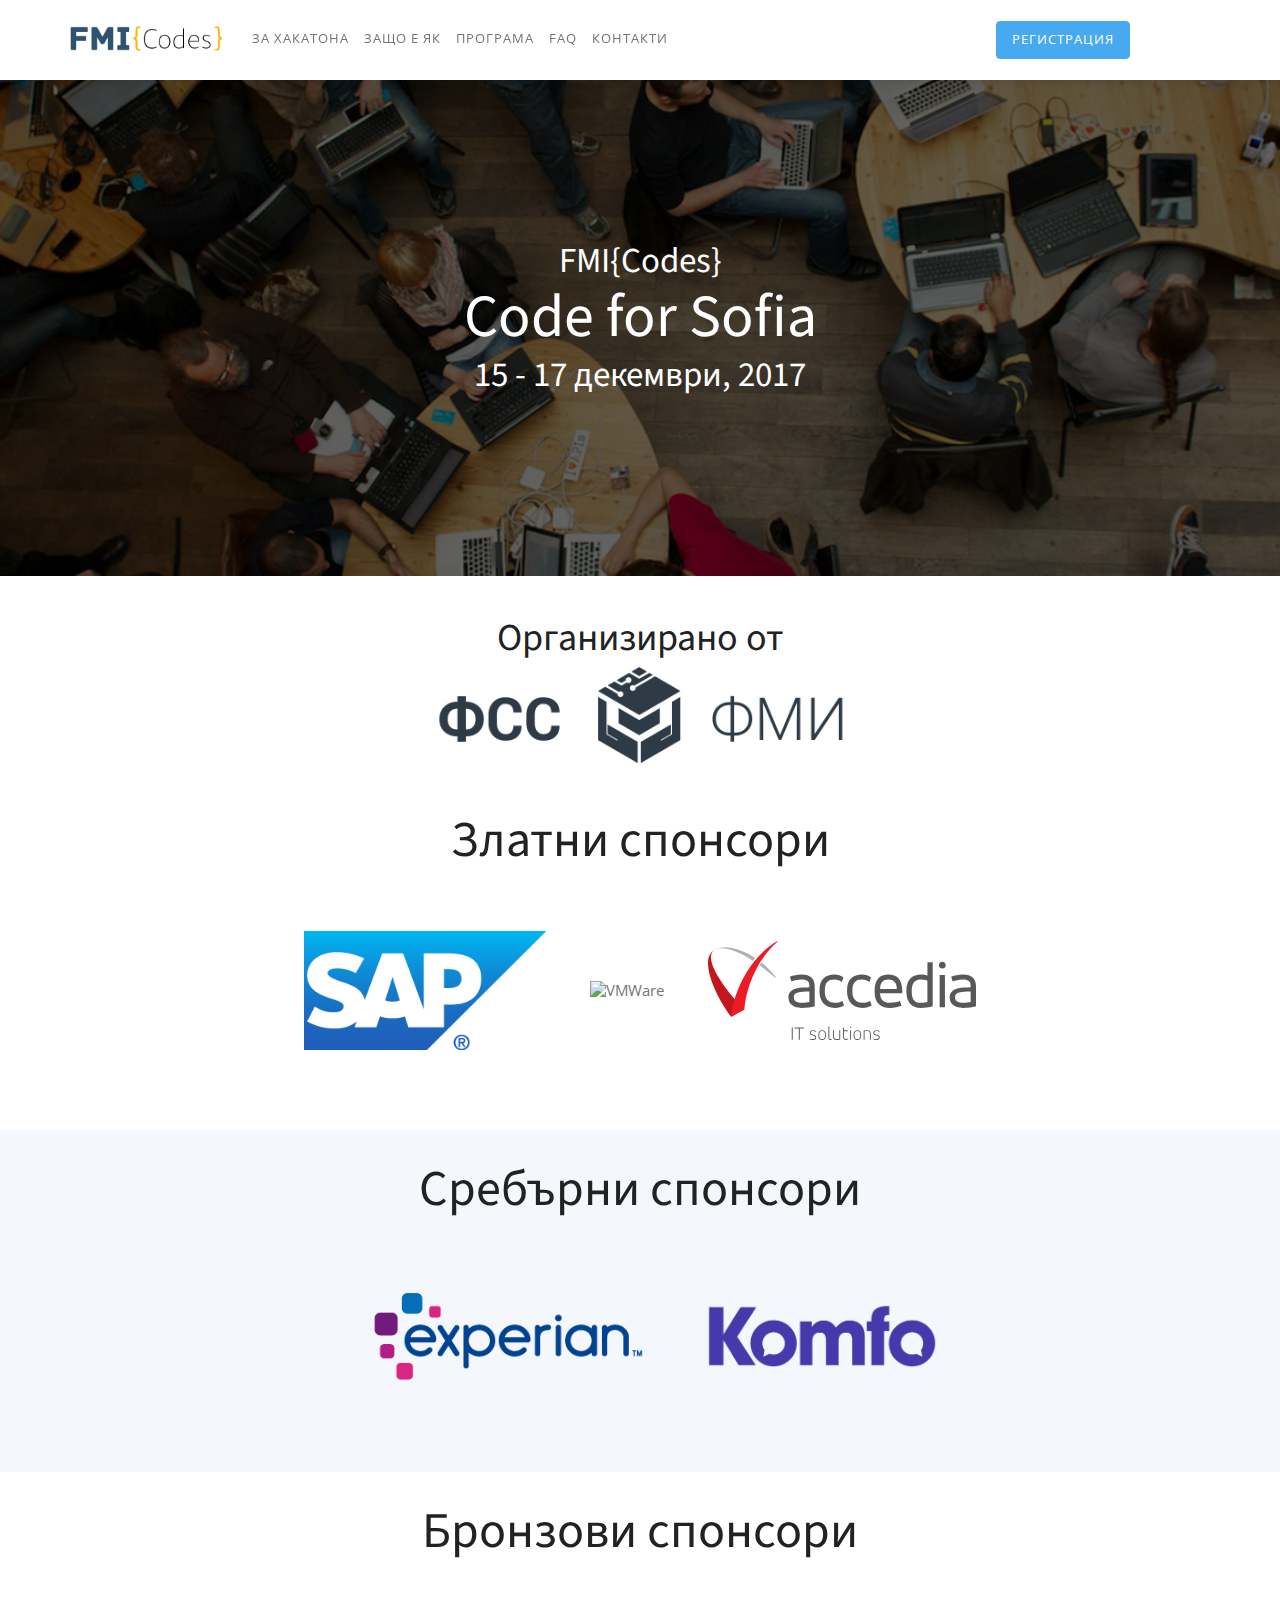
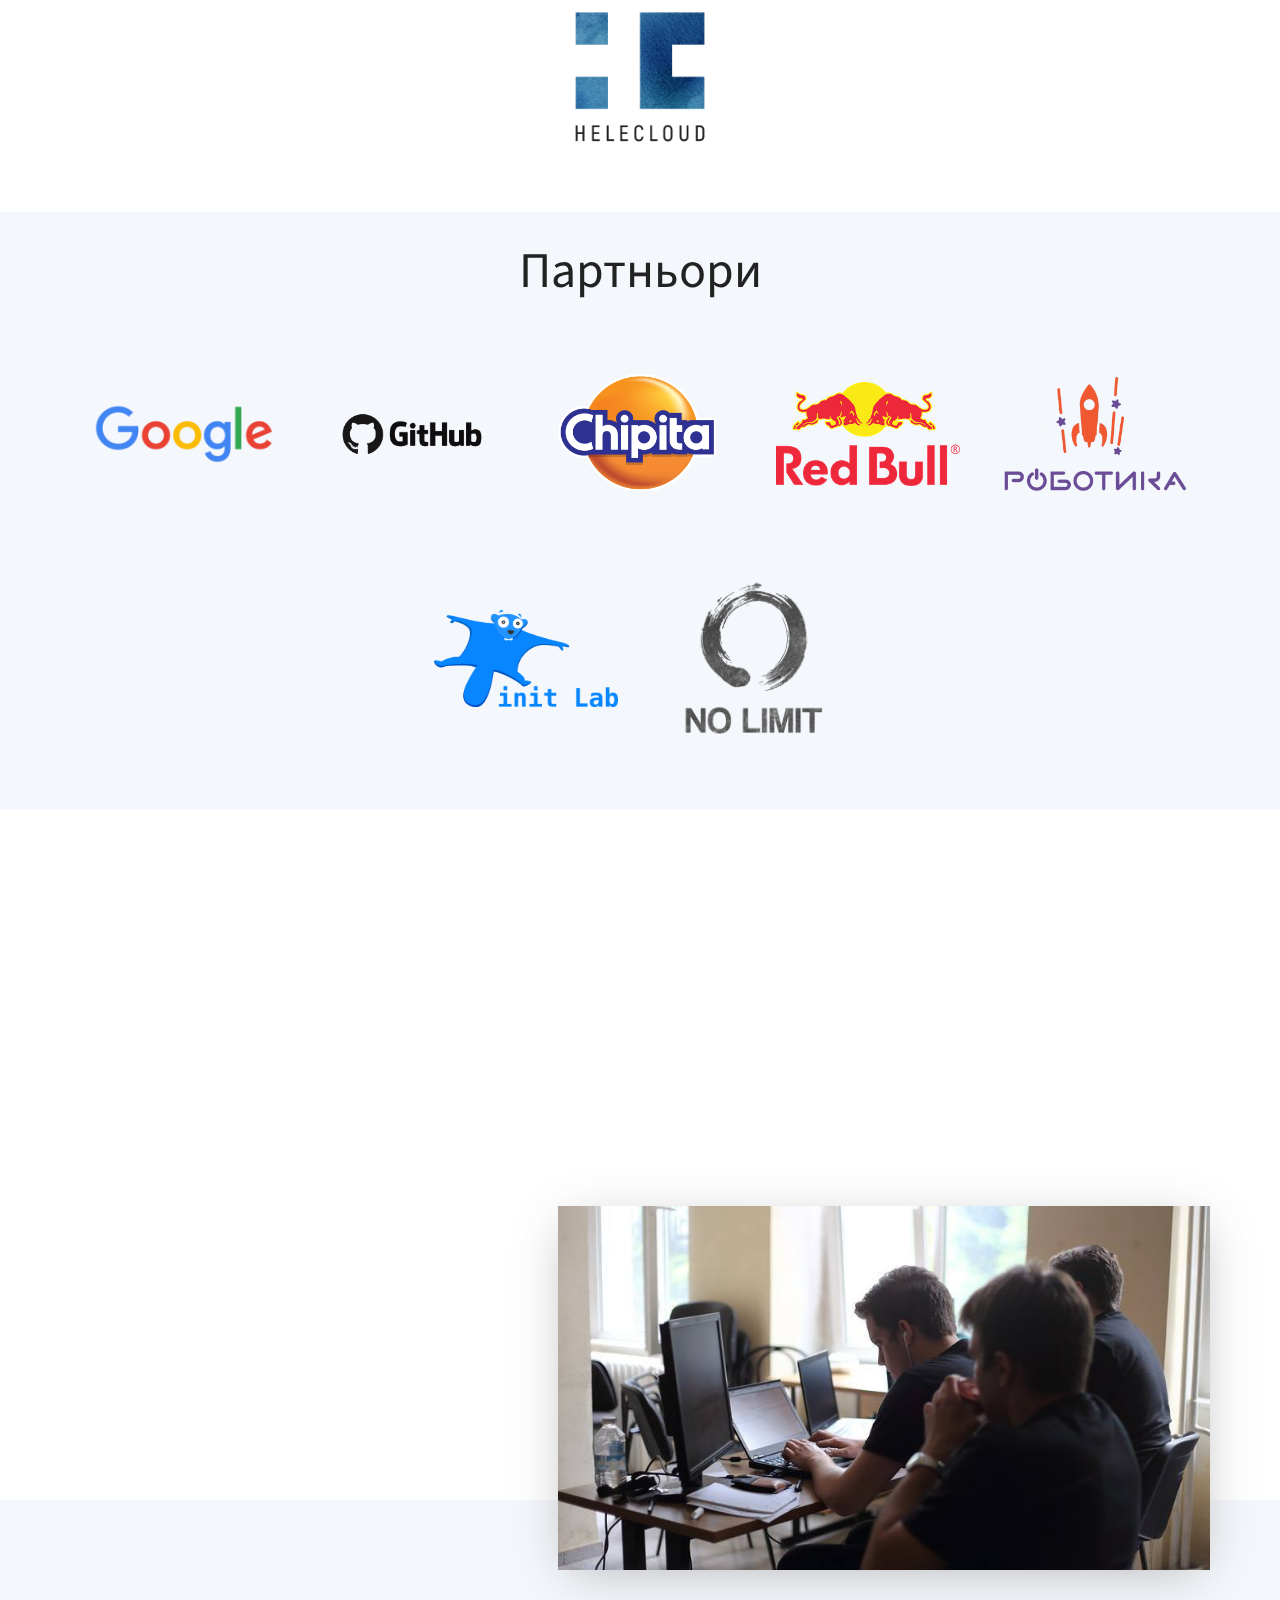
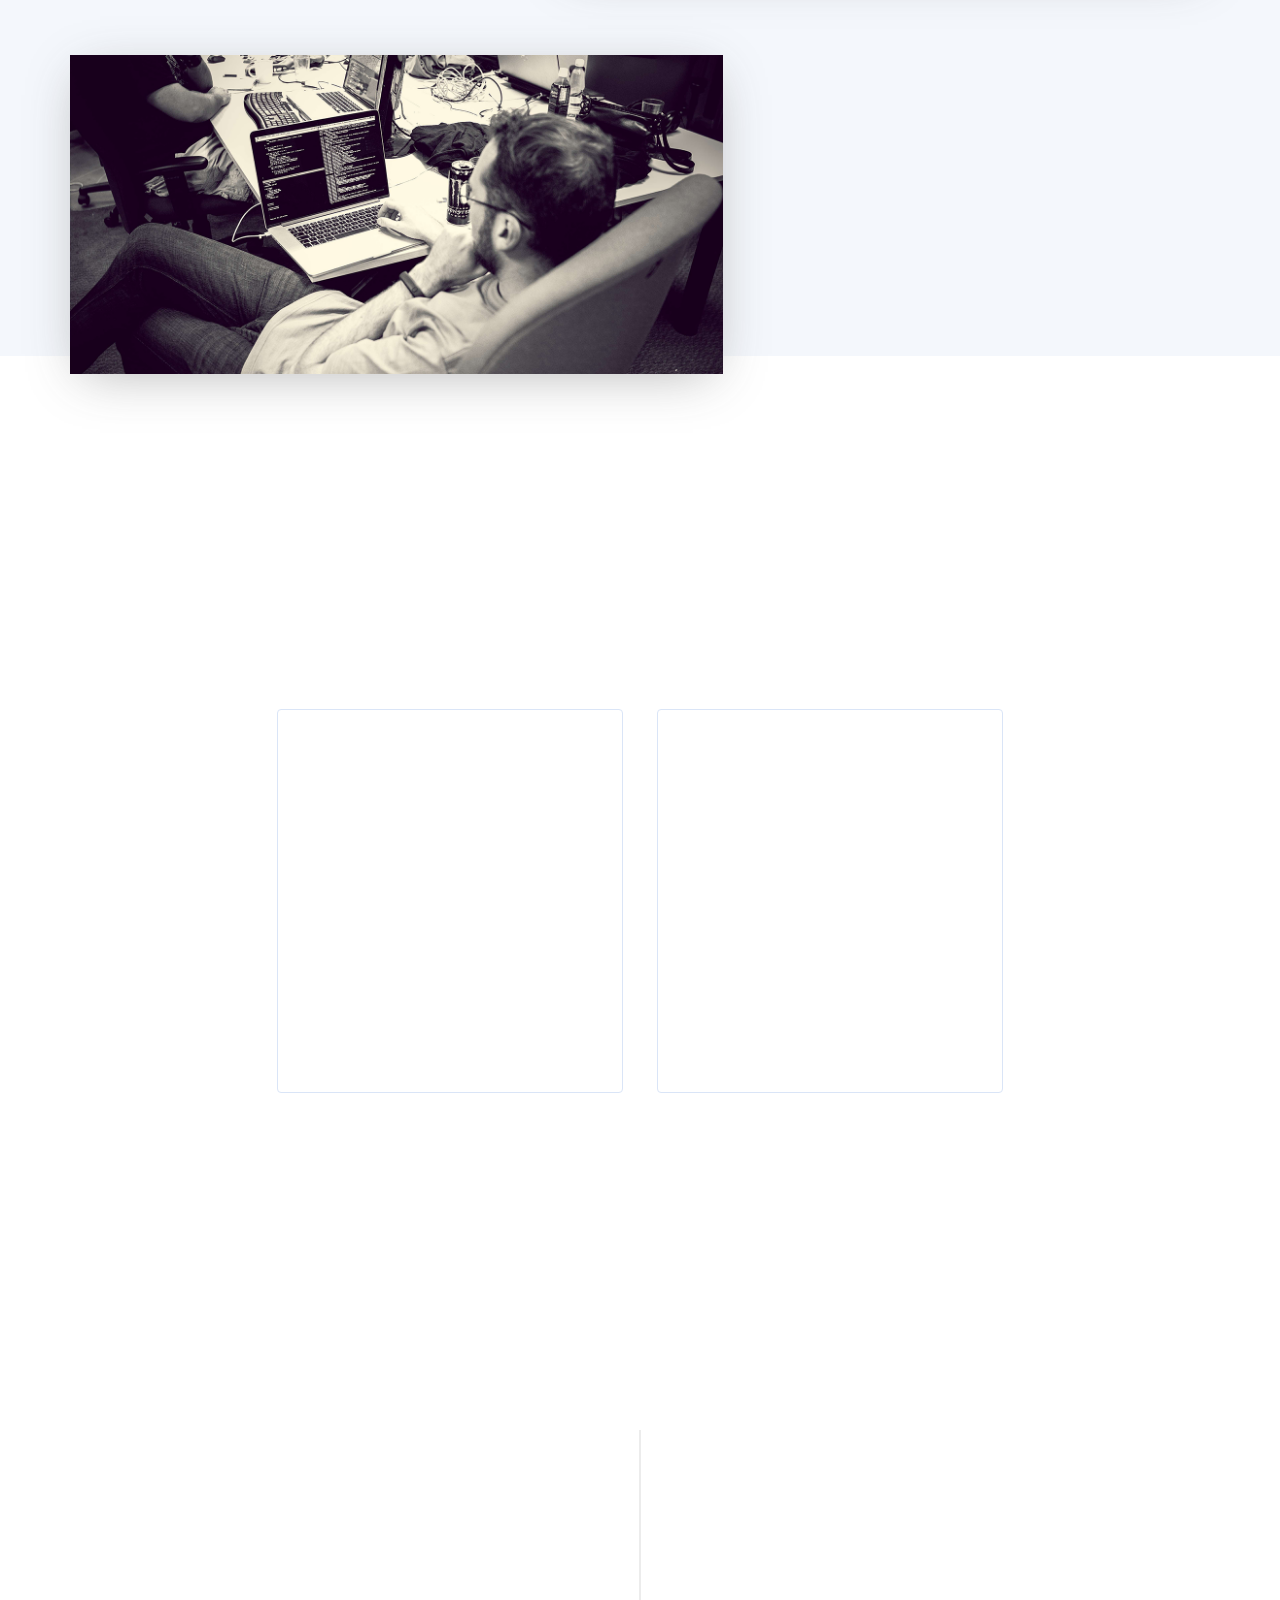
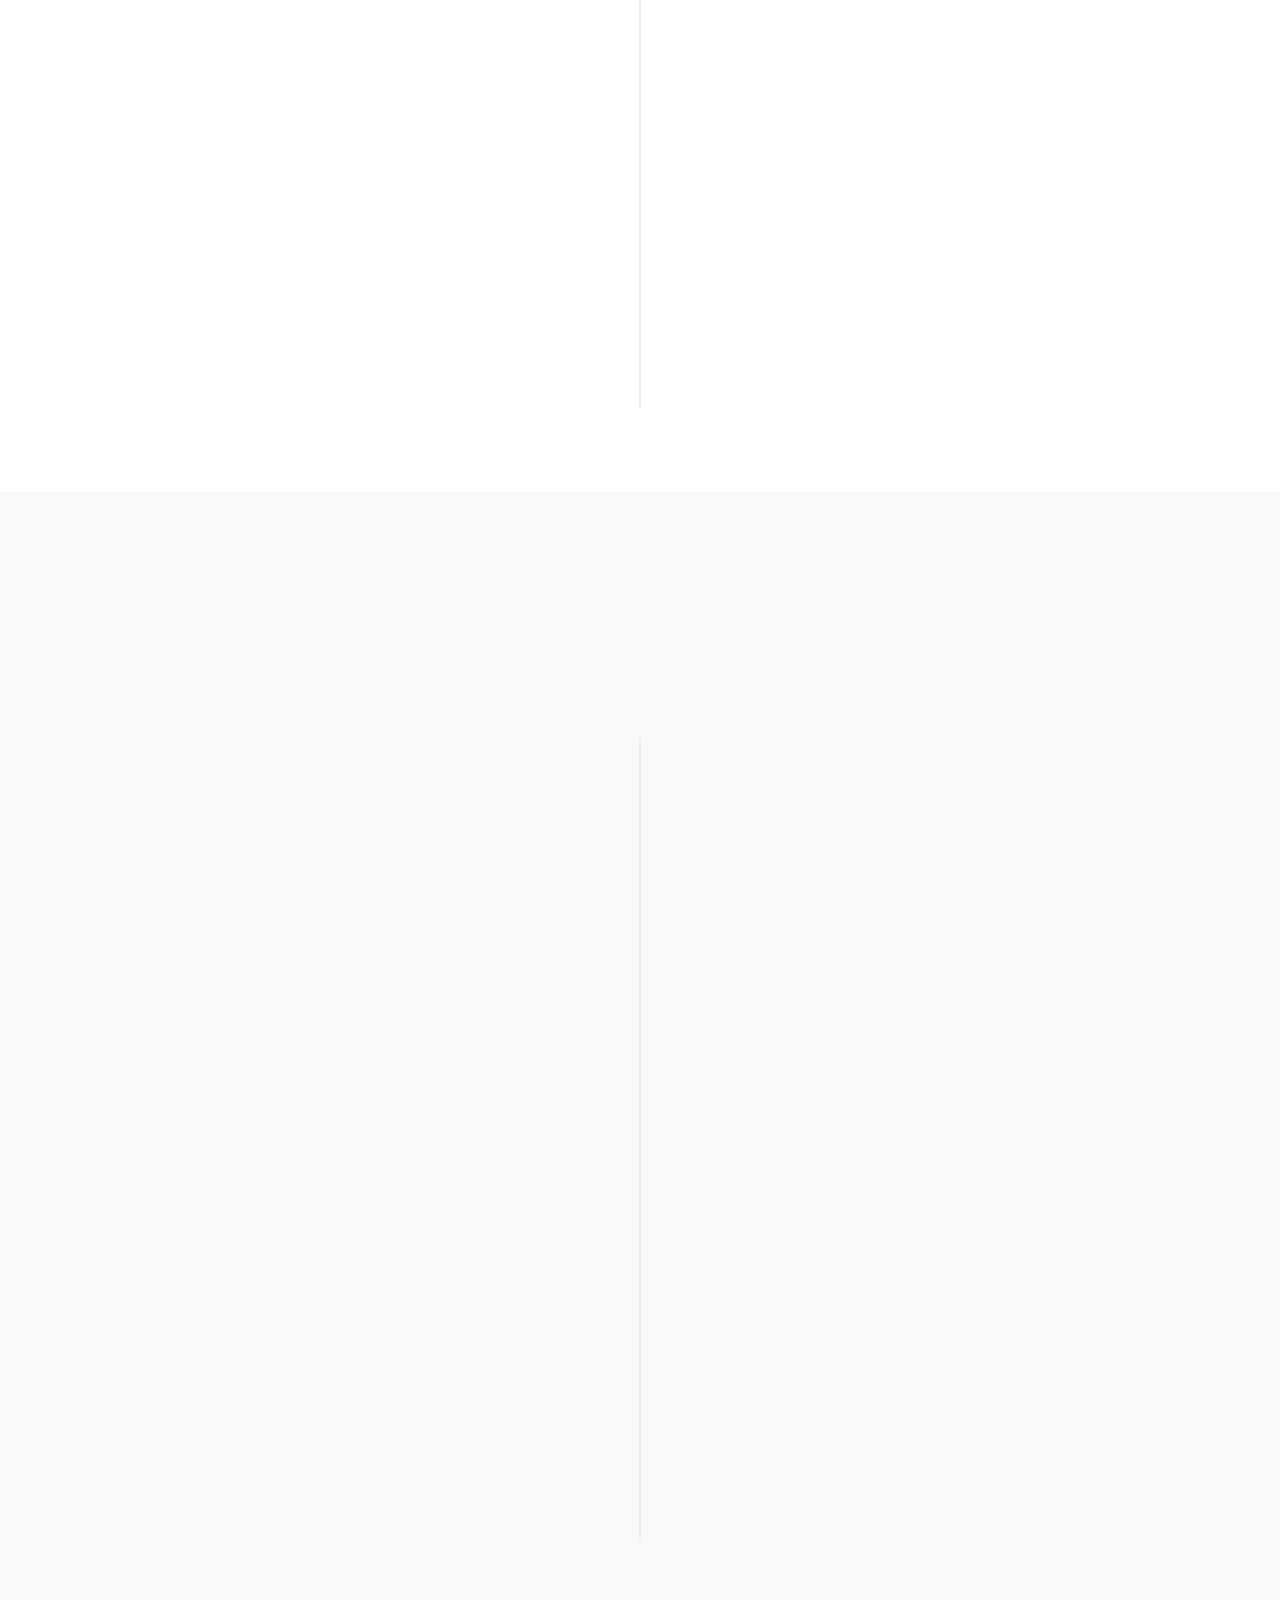
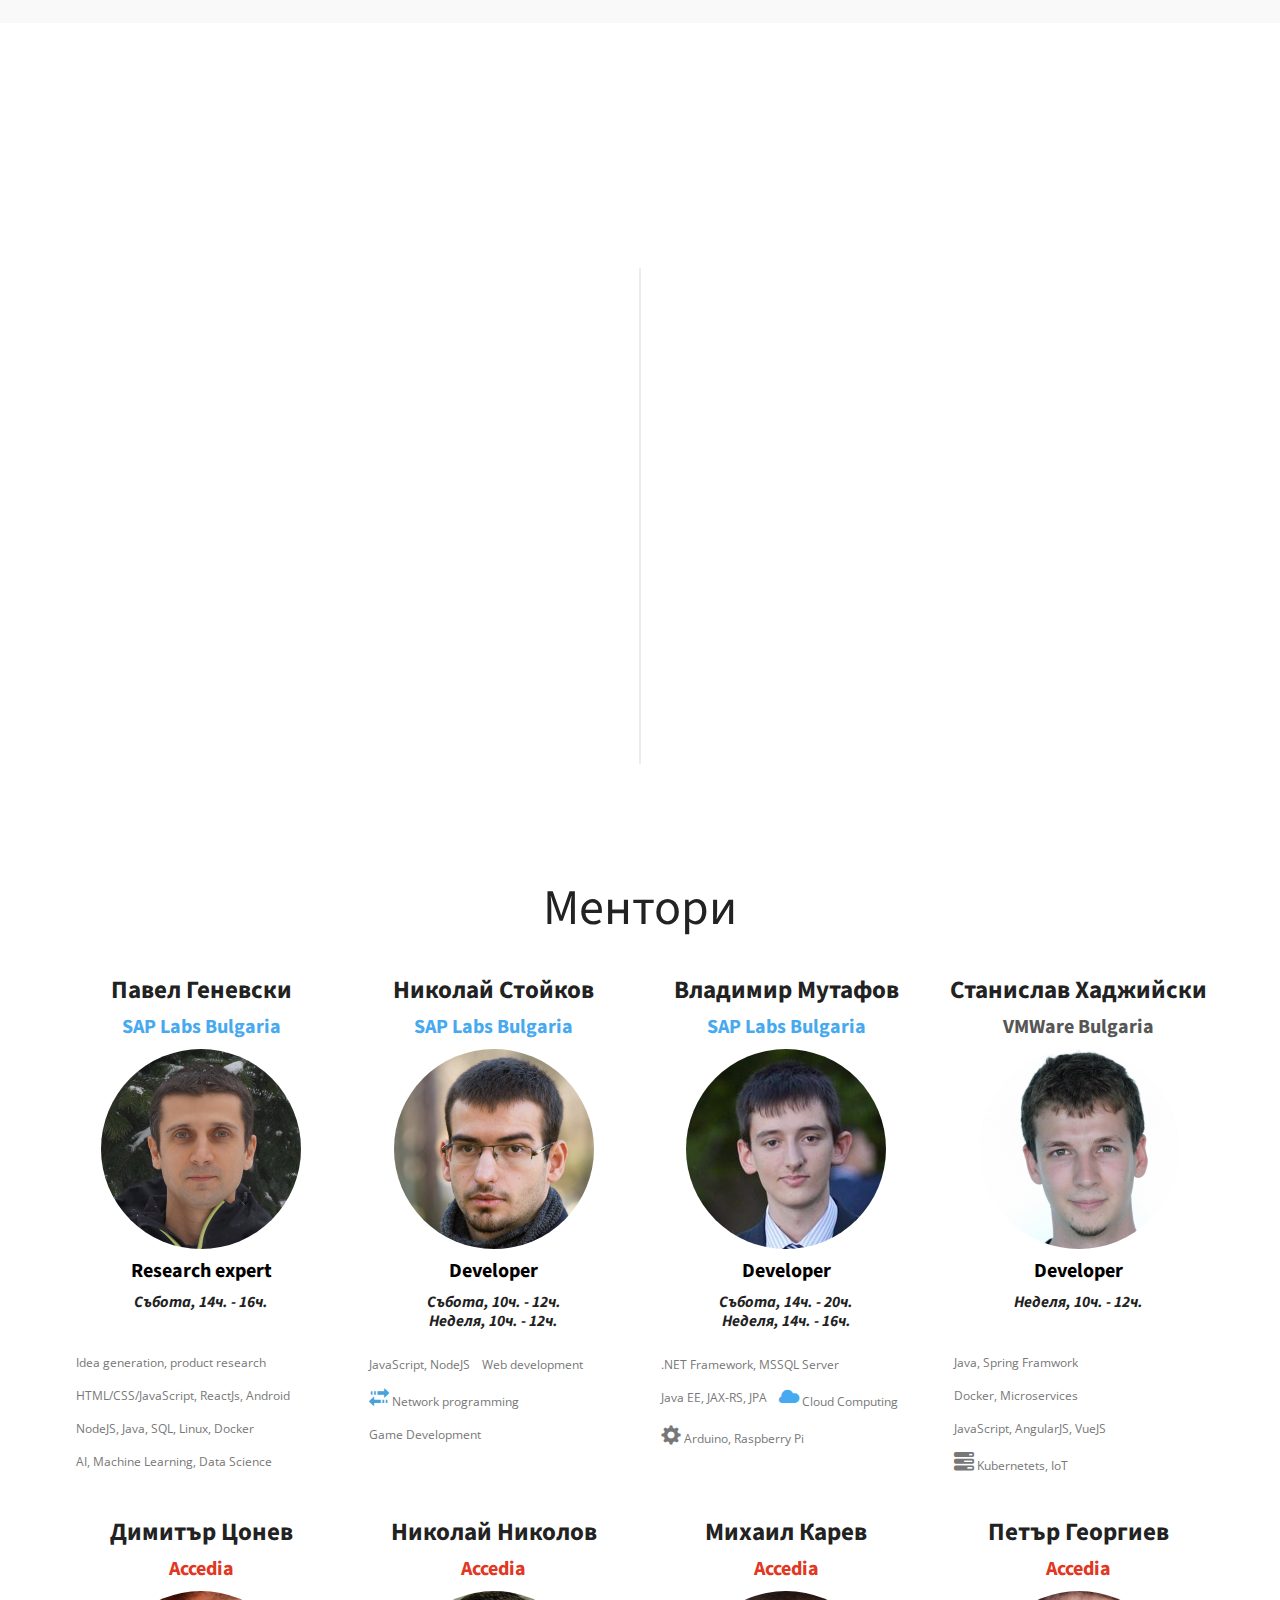
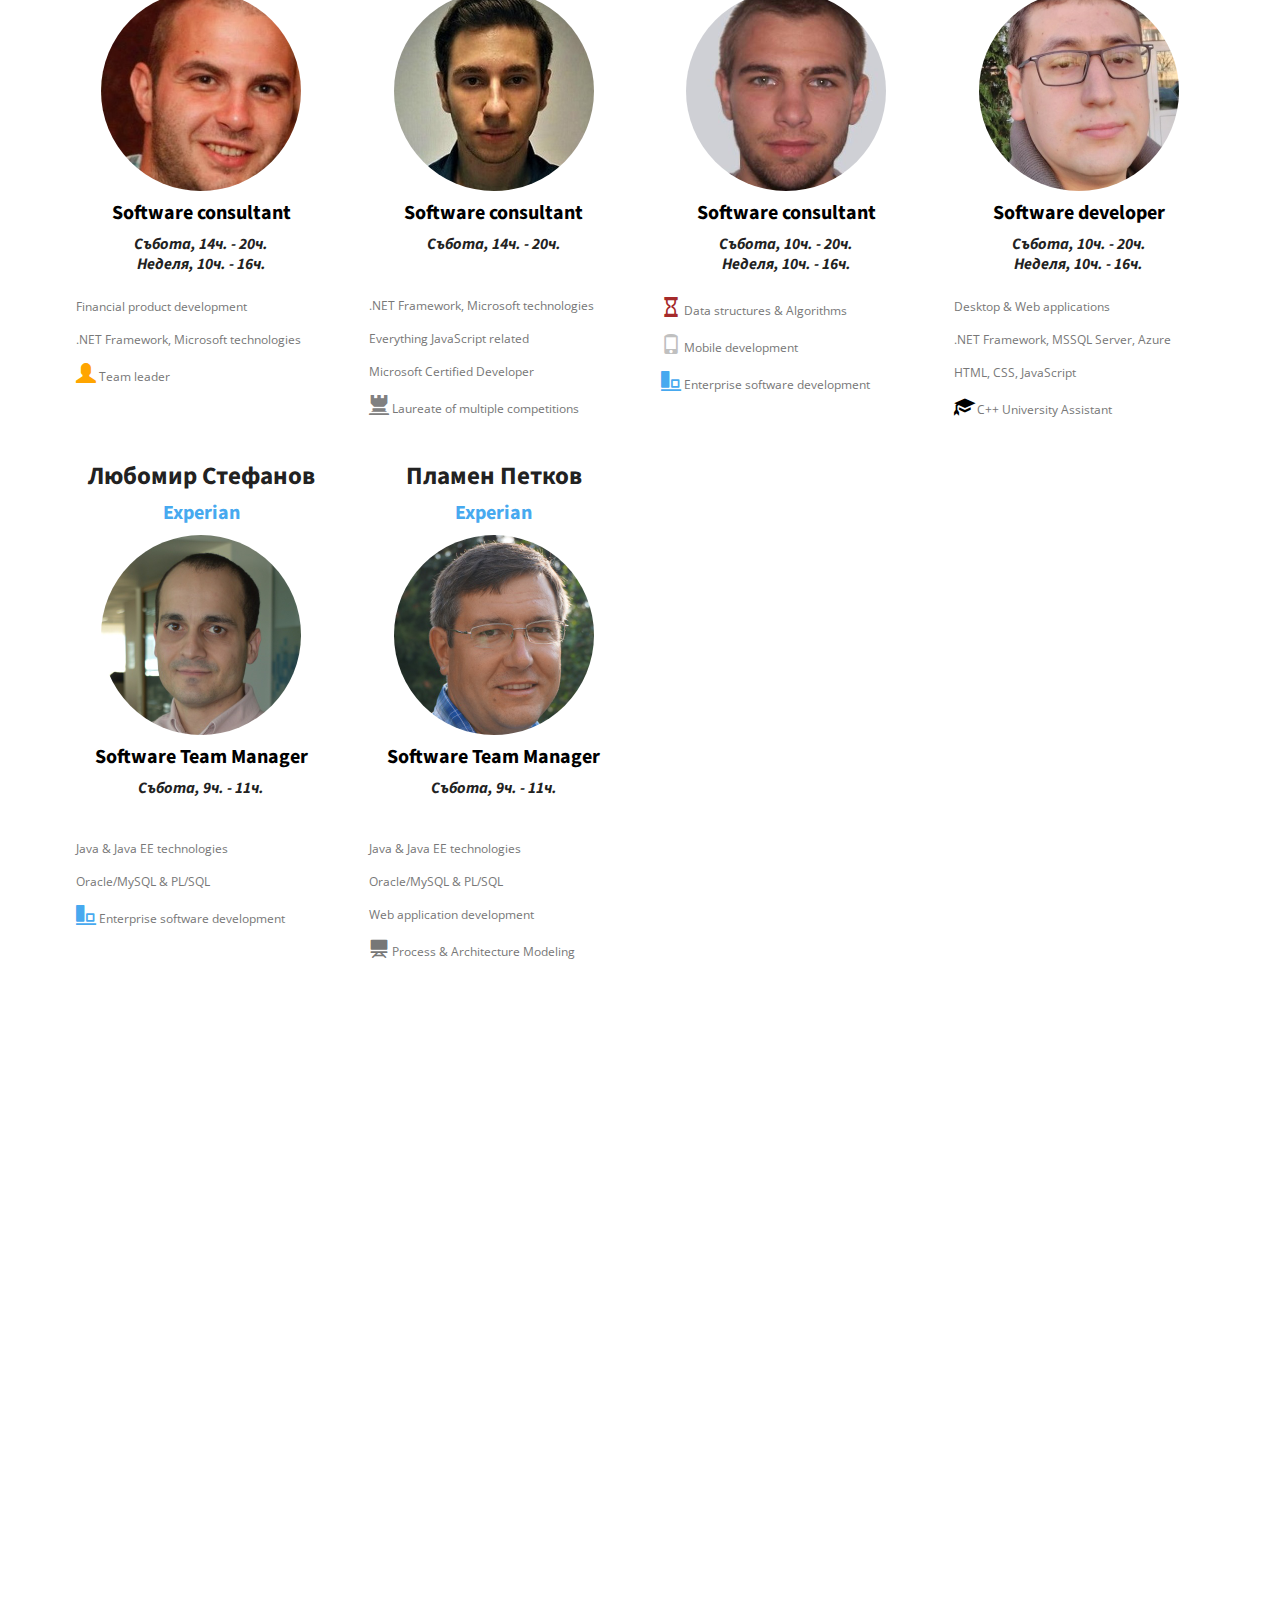
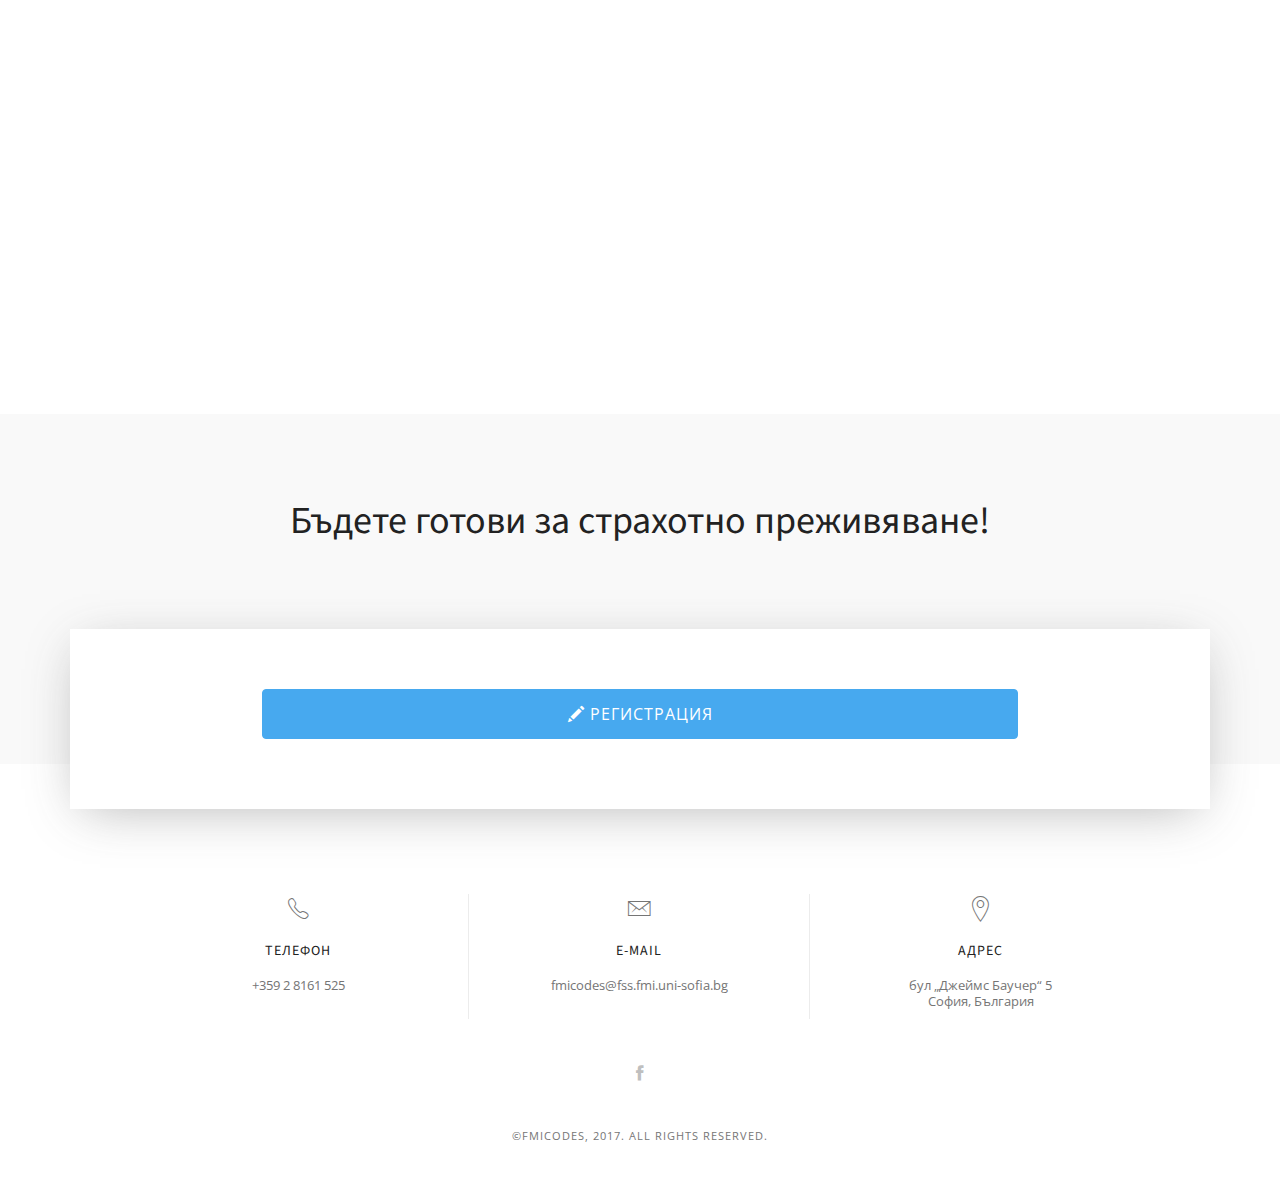
==== index.html @ cb4eb37b "Add Experian mentors" ====
<!DOCTYPE html>
<!--[if IE 9]>    <html class="ie9" lang="en"> <![endif]-->
<html class="" lang="en">

<head>
<meta http-equiv="Content-Type" content="text/html; charset=utf-8" />
<meta name="viewport" content="width=device-width, initial-scale=1"/>
<link rel="icon" sizes="60x60" href="images/icon-60x60.png">
<title>FMI{Codes}</title>
<!-- Google Fonts -->
<link href="https://fonts.googleapis.com/css?family=Open+Sans:400,400i,600,600i%7cSource+Sans+Pro:300" rel="stylesheet">
<!-- Ionicons CSS -->
<link href="css/ionicons.min.css" rel="stylesheet" type="text/css">
<!-- Main Bootstrap CSS -->
<link href="css/bootstrap.min.css" rel="stylesheet" type="text/css">
<!-- Owl Carousel CSS -->
<link href="css/owl.carousel.min.css" rel="stylesheet" type="text/css">
<!-- Owl Carousel Default Theme  CSS -->
<link href="css/owl.theme.default.min.css" rel="stylesheet" type="text/css">
<!-- Animate CSS  -->
<link href="css/animate.css" rel="stylesheet" type="text/css">
<!-- Magnific Popup CSS  -->
<link href="css/magnific-popup.css" rel="stylesheet" type="text/css">
<!-- in your header -->
<!-- Dev icons -->
<link rel="stylesheet" href="https://cdn.rawgit.com/konpa/devicon/df6431e323547add1b4cf45992913f15286456d3/devicon.min.css">
<!-- Main CSS  -->
<link href="css/style.css" rel="stylesheet" type="text/css">
<!-- Custom CSS  -->
<link href="css/custom.css" rel="stylesheet" type="text/css">
<!-- Modernizer JS Script -->
<script src="js/lib/modernizr-min.js" type="text/javascript"></script>
<!-- Font awesome -->
<script defer src="https://use.fontawesome.com/releases/v5.0.1/js/all.js"></script>
</head>

<body>
   <div class="preloader">
       <div class="disp-table">
           <div class="disp-tablecell">
               <div class="preloader-in text-center">
                   <div class="preload-elem"></div>
                   <!--.preload-elem-->
               </div>
               <!--.preloader-in-->
           </div>
           <!--.disp-tablecell-->
       </div>
       <!--.disp-table-->
   </div>
   <!--.preloader-->

    <div id="page-wrap">
        <!--<a id="mlh-trust-badge" style="display:block;max-width:100px;min-width:60px;position:fixed;right:50px;top:0;width:10%;z-index:10000" href="https://mlh.io/seasons/eu-2017/events?utm_source=eu-2017&utm_medium=TrustBadge&utm_campaign=eu-2017&utm_content=white" target="_blank"><img src="https://s3.amazonaws.com/logged-assets/trust-badge/2017/white.svg" alt="Major League Hacking 2017 Hackathon Season" style="width:100%"></a>-->
        <header id="top-main-header" class="navbar">
            <div id="top-main-header-in" class="container">
               <div class="navbar-left">
                    <a class="navbar-brand" href="#hero-section">
                        <img src="images/fmicodes.png" alt="Shuka Landing Bootstrap Template">
                    </a>
                    <!--.navbar-brand-->
                    <ul class="nav navbar-nav main-nav">
                       <li><a href="#about">За Хакатона</a></li>
                        <li><a href="#whyjoin">Защо е як</a></li>
                        <li><a href="#schedule">Програма</a></li>
						<li><a href="#FAQ">FAQ</a></li>
                        <li><a href="#contact-area">Контакти</a></li>
                    </ul>
                    <!--.navbar-nav-->
               </div>
               <!--.navbar-left-->

                <div class="navbar-right">
                    <ul class="nav navbar-nav">
                        <li>
                            <a href="#footer-sign-up" class="btn btn-primary navbar-btn top-cta">Регистрация</a>
                        </li>
                    </ul>
                </div>
                <!--.navbar-right-->
            </div>
            <!--#top-main-header-in-->
        </header>
        <!--#top-main-header-->

        <div id="hero-section" class="hero-default-style hero-app">
            <div class="hero-bg-image-holder hero-bg-media-holder">
                <img src="images/application-landing-hero.jpg" alt="Shuka is a bootstrap-based landing page template">
           </div>
           <!--.hero-bg-media-holder-->
            <div class="container section-content-container">
                <div class="row section-padd-hor">
                   <div class="col-md-12 section-content-cols padd-bot-top">
                      <div class="hero-copy white-text text-center">
                            <div class="hero-copy-title wow fadeInDown" data-wow-delay="0.3s" data-wow-duration="1s">
                              <h1 id="ogi-hero-name">FMI{Codes}</h1>
								<h1 id="ogi-hero-theme">Code for Sofia</h1>
								<h1 id="ogi-hero-date">15 - 17 декември, 2017</h1>
                            </div>
                            <!--.hero-copy-title-->
                            <!--.hero-copy-desc-->
                            <!--.cta-cont-->
                       </div>
                       <!--.hero-copy-->
                   </div>
                   <!--.col-md-12-->
                </div>
                <!--.row-->
            </div>
            <!--.container-->

        </div>
        <!--#hero-section-->
        <div id="" class="page-sections" style="  padding-top: 30px;">
              <div class="container section-content-container">
                <div class="row">
                    <div class="col-md-12 text-center" style="padding-top:10px">
                        <h2>Организирано от</h2>
                        <a href="http://fss.fmi.uni-sofia.bg/">
                          <img src="images/new-fss-fmi-logo.png" alt="FSSFMI" class="img-responsive fss-special">
                        </a>
                    </div>
                </div>
              </div>
        </div>
	<div id="gold-sponsors" class="page-sections">
            <div class="container section-content-container">
                <div class="row">
                    <div class="col-md-12 clients-list text-center">
                        <header class="clients-list-head">
                            <h1>Златни спонсори</h1>
                        </header>
                        <div class="sponsors-list margin-40-0">
                            <a href="https://www.sap.com/bulgaria/about.html">
                                <img class="max-width-gold" src="images/SAP_grad_R_pref.png" alt="SAP Labs">
                            </a>
                            <a href="https://www.vmware.com">
                                <img class="max-width-gold vmware-special" src="images/vmware-10years.png" alt="VMWare">
                            </a>
                            <a href="https://accedia.com/">
                                <img class="max-width-gold accedia-special" src="images/accedia_logo.svg" alt="Accedia">
                            </a>
							<!--
                            <a href="https://students.uni-sofia.bg/">
                                <img class="max-width-gold" src="images/LogoSS.png" alt="Sofia University Student Union">
                            </a>
							-->
                        </div>

                    </div>
                    <!--.clients-list-->
                </div>
                <!--.row-->
            </div>
            <!--.container-->
        </div>
        <!-- gold -->

        <div id="" class="page-sections divider">
            <div class="container section-content-container">
                <div class="row">
                    <div class="col-md-12 clients-list text-center">
						<header class="clients-list-head">
                            <h1>Сребърни спонсори</h1>
                        </header>
                        <div class="sponsors-list margin-20-0">
                            <a href="https://www.experian.com/">
                                <img class="max-width-silver experian-special" src="images/Experian-BM-TM-RGB.png" alt="Experian">
                            </a>
                            <a href="https://komfo.com/careers/">
                                <img class="max-width-silver" src="images/logo blue high res.png" alt="Komfo">
                            </a>
							<!--
							<a href="https://students.uni-sofia.bg/">
                                <img class="max-width-silver" src="images/LogoSS.png" alt="Sofia University Student Union">
                            </a>
							-->
                        </div>
                    </div>
                    <!--.clients-list-->
                </div>
                <!--.row-->
            </div>
            <!--.container-->
        </div>
        <!-- silver -->

        <div id="" class="page-sections">
            <div class="container section-content-container">
                <div class="row">
                    <div class="col-md-12 clients-list text-center">
						<header class="clients-list-head">
                            <h1>Бронзови спонсори</h1>
                        </header>
                        <div class="sponsors-list margin-20-0">
                            <a href="https://www.helecloud.com/">
                                <img class="max-width-bronze hele-special" src="images/HeleCloud_logo_big.png" alt="HeleCould">
                            </a>
							<!--
							<a href="https://students.uni-sofia.bg/">
                                <img class="max-width-bronze" src="images/LogoSS.png" alt="Sofia University Student Union">
                            </a>
							-->
                        </div>
                    </div>
                    <!--.clients-list-->
                </div>
                <!--.row-->
            </div>
            <!--.container-->
        </div>
        <!-- bronze -->

        <div id="partners" class="page-sections divider">
            <div class="container section-content-container">
                <div class="row">
                    <div class="col-md-12 clients-list text-center">
                        <header class="clients-list-head">
                            <h1>Партньори</h1>
                        </header>
                        <div class="sponsors-list margin-20-0">
                            <a href="https://www.google.com/intl/en/about/" target="_blank">
                                <img class="max-width-bronze" src="images/google_logo.png" alt="Google">
                            </a>
                            <a href="https://github.com/" target="_blank">
                                <img class="max-width-bronze" src="images/github_logo.png" alt="GitHub">
                            </a>
                            <a href="http://www.chipita.com/" target="_blank">
                                <img class="max-width-bronze" src="images/chipita_logo.png" alt="Chipita">
                            </a>
                            <a href="https://www.redbull.com/" target="_blank">
                                <img class="max-width-bronze" src="images/redbull_logo.png" alt="Redbull">
                            </a>
                            <a href="https://robotika.bg/" target="_blank">
                                <img class="max-width-bronze" src="images/robotika logo_png.png" alt="robotika">
                            </a>
							<a href="https://initlab.org/" target="_blank">
                                <img class="max-width-bronze" src="images/initlab-both.png" alt="initLab">
                            </a>
							<a href="http://www.nolimit.studio/" target="_blank">
                                <img class="max-width-bronze" src="images/no_limit.png" alt="NoLimit">
                            </a>
                            <!--
                            <a href="https://students.uni-sofia.bg/">
                                <img class="max-width-bronze" src="images/LogoSS.png" alt="Sofia University Student Union">
                            </a>
                            -->
                        </div>
                    </div>
                    <!--.clients-list-->
                </div>
                <!--.row-->
            </div>
            <!--.container-->
        </div>
        <!-- partners -->

        <div id="about" class="page-sections">
           <section class="sub-sections proposition-container">
                <div class="container section-content-container">
                    <div class="row" style="padding-bottom:70px; padding-top:50px">
                        <div class="col-md-8 col-md-offset-2 text-center">
                           <div class="text-copy">
                               <header class="text-copy-ttl page-section-ttl wow fadeInUp" data-wow-delay="0.1s" data-wow-duration="1.4s">
                                   <h2>Какво е FMI{Codes}</h2>
                               </header>
                               <!--.text-copy-ttl-->
                               <div class="text-copy-body wow fadeInUp" data-wow-delay="0.1s" data-wow-duration="1.6s">
                                   <p>
									<strong>FMI{Codes}</strong> е хакатонът, който се провежда във <strong>Факултета по Математика и Информатика на Софийски университет</strong>. Участието е отворено за студенти от цялата страна и е напълно безплатно. Състезанието е отборно като всяко издание има своя тема, по която отборът разработва своя проект. Тази година темата е “<strong>Code for Sofia</strong>”. Ние от <strong>ФСС при ФМИ</strong> искаме да дадем поле за изява на всички, които имат идея как да подобрят заобикалящата ни среда. Иновации. Образование. Култура. Екология. Достъпност. Транспорт. Качеството на живот. Ти избираш в коя насока да бъде твоят проект!
								   </p>
                               </div>
                               <!--.text-copy-body-->
                           </div>
                           <!--.text-copy-->
                        </div>
                        <!--.col-md-10-->
                    </div>
                    <!--.row-->
                </div>
                <!--.container-->
           </section>
           <!--.sub-sections-->

           <section class="sub-sections features-list-container">
                <div class="features-list-item">
                    <div class="container section-content-container">
                       <div class="row">
                            <div class="feature-text-desc col-md-5">
                                   <header class="feature-text-desc-head wow fadeInUp" data-wow-delay="0.1s" data-wow-duration="1.4s">
                                       <h3>FMI{Codes} : Code for Sofia</h3>
                                   </header>
                                   <!--.feature-text-desc-head-->
                                    <div class="feature-text-desc-body wow fadeInUp" data-wow-delay="0.1s" data-wow-duration="1.6s">
                                        <p>
										Дали някога си се чудил възможно ли е да промениш света? Ние не се чудим. Ние вярваме, че това е възможно, защото малки проекти водят до нещо голямо. Сега даваме сцена на <b>теб</b>, ти, който имаш идеи и ентусиазъм, с които да започнеш промяната. И то не от къде да е, а от мястото, където се намираме тук и сега - София. Средата, в която живеем е в твои ръце! Какво ще избереш да подобриш, решаваш сам, а ние ще ти помогнем да реализираш идеята си.
										</p>
                                    </div>
                                    <!--.feature-text-desc-body-->
                            </div>
                            <!--.feature-text-desc-->
                            <figure class="feature-img col-md-7">
                                    <img src="images/fmicodes-codeforfun-last1.jpg" alt="Shuka is a bootstrap-based landing page template">
                            </figure>
                            <!--.feature-img-->
                       </div>
                       <!--.row-->
                   </div>
                   <!--.container-->
                </div>
                <!--features-list-item-->

                <div class="features-list-item">
                    <div class="container section-content-container">
                       <div class="row">
                            <div class="feature-text-desc col-md-5">
                                    <header class="feature-text-desc-head wow fadeInUp" data-wow-delay="0.1s" data-wow-duration="1.4s">
                                       <h3>Какво ще представлява хакатонът?</h3>
                                   </header>
                                   <!--.feature-text-desc-head-->
                                    <div class="feature-text-desc-body wow fadeInUp" data-wow-delay="0.1s" data-wow-duration="1.6s">
                                        <p>
										Един уикенд 15-17 декември, една сграда - тази на ФМИ, ще съберат енергията, която е нужна, за да направим по една малка крачка към по-добрата среда. Не е нужно идеята да бъде грандиозна, а ти - да бъдеш специалист. Важното е да събереш съмишленици - това всъщност е твоят отбор от 2 до 6 човека. А ние ще ти осигурим ментори, които ще дават насоки, място където да се съберете и работите по своята инициатива, безплатен WI-FI, хапване, swag, игри и много изненади, за които скоро ще споделим. Регистрацията е отворена до <b>12.12.2017г</b>.										</p>
                                    </div>
                                    <!--.feature-text-desc-body-->
                            </div>
                            <!--.feature-text-desc-->
                            <figure class="feature-img col-md-7">
                                    <img src="images/screenshot-2.png" alt="Shuka is a bootstrap-based landing page template">
                            </figure>
                            <!--.feature-img-->
                       </div>
                       <!--.row-->
                   </div>
                   <!--.container-->
                </div>
                <!--features-list-item-->
           </section>
           <!--.sub-sections -->

           <section id="whyjoin" class="sub-sections proposition-container">
                <div class="container section-content-container">
                    <div class="row section-padd-hor">
                        <div class="col-md-8 col-md-offset-2 text-center">
                           <div class="text-copy">
                               <header class="text-copy-ttl page-section-ttl wow fadeInUp" data-wow-delay="0.1s" data-wow-duration="1.5s">
                                   <h2>Защо трябва да се включите</h2>
                               </header>
                               <!--.text-copy-ttl-->
                               <div class="text-copy-body wow fadeInUp" data-wow-delay="0.1s" data-wow-duration="1.8s">
                                   <p>Трябва да се включите, ако споделяте нашата страст за:</p>
                               </div>
                               <!--.text-copy-body-->
                           </div>
                           <!--.text-copy-->
                        </div>
                        <!--.col-md-10-->
                    </div>
                    <!--.row-->
                </div>
                <!--.container-->
           </section>
           <!--.sub-sections-->
           <section class="sub-sections benefit-list-container">
               <div class="container section-content-container">
                   <div class="benefit-list-items">
                       <div class="benefit-list-item">
                           <div class="benefit-logo wow fadeInUp" data-wow-delay="0.2s" data-wow-duration="1.6s">
                               <span class="benefit-logo-icon ion-heart"></span>
                           </div>
                           <!--benefit-logo-->
                           <div class="benefit-desc wow fadeInUp" data-wow-delay="0.1s" data-wow-duration="1.8s">
                               <h3>Създаване на проекти</h3>
                               <p>
							   Ние обичаме всичко свързано с писането на код, обичаме да създаваме красив софтуер. Ако се чуствате като нас и знаете, че винаги има нещо готино, което да научите за софтуера и че българските програмисти имат едни от най-интересните идеи, определено трябва да присъствате.
							   </p>
                           </div>
                           <!--benefit-desc-->
                       </div>
                       <!--.benefit-list-item-->
                       <div class="benefit-list-item">
                           <div class="benefit-logo wow fadeInUp" data-wow-delay="0.2s" data-wow-duration="1.6s">
                               <span class="benefit-logo-icon ion-person-stalker"></span>
                           </div>
                           <!--benefit-logo-->
                           <div class="benefit-desc wow fadeInUp" data-wow-delay="0.1s" data-wow-duration="1.8s">
                               <h3>Запознанства с нови хора</h3>
                               <p>
							  За нас запознанствата с нови хора са много ценни, освен това вярваме, че създаването на позитивна и голяма общност е от съществено значение за IT сферата. Ако искате да разширите своя кръг от приятели и познати, да споделяте идеи и преживяжания и да си прекарате стахотно, то този хакатон е точно за вас.
							   </p>
                           </div>
                           <!--benefit-desc-->
                       </div>
                       <!--.benefit-list-item-->
       <!-- Ogi
                       <div class="benefit-list-item">
                           <div class="benefit-logo wow fadeInUp" data-wow-delay="0.2s" data-wow-duration="1.6s">
                               <span class="benefit-logo-icon ion-pizza"></span>
                           </div>
                           <div class="benefit-desc wow fadeInUp" data-wow-delay="0.1s" data-wow-duration="1.8s">
                               <h3>Pizza!</h3>
                               <p>Lorem ipsum dolor sit amet, consectetur adipiscing elit. Quisque dapibus dignissim sapien eget gravida. Praesent sit amet tristique lorem. Vivamus in tellus lobortis, maximus ex quis, posuere ligula.</p>
                           </div>
		//-->
                           <!--benefit-desc-->
                       </div>
                       <!--.benefit-list-item-->
                   </div>
                   <!--.benefit-list-items-->
               </div>
               <!--.container-->
           </section>
           <!--.sub-sections-->
        </div>
        <!--#features-->




        <div id="schedule" class="padd-sections page-sections">
            <div class="container section-content-container">
                <div class="row section-padd-hor">
                   <div class="col-md-8 col-md-offset-2 text-center">
                       <div class="text-copy">
                           <header class="text-copy-ttl page-section-ttl wow fadeInUp" data-wow-delay="0.1s" data-wow-duration="1.5s">
                               <h2>Ден 1</h2>
                           </header>
                           <!--.text-copy-ttl-->
                       </div>
                       <!--.text-copy-->
                    </div>
                    <!--.col-md-8-->
                </div>
                <!--.row-->
                <div class="row">
                    <ul class="how-list col-md-10 col-md-offset-1 col-sm-12 col-xs-12  text-center">
                    <!--  <li class="wow fadeInUp" data-wow-delay="0.3s" data-wow-duration="1.4s">
                            <span class="step-no-cont"><span class="step-no">1</span></span>
                            <div class="step-desc">
                                <header class="step-desc-head">
                                    <span class="step-desc-icon ion-document-text"></span>
                                    <h3 class="step-desc-title">Registration</h3>
                                </header>
                                <div class="step-desc-body">
                                    <p>
									On spot registration will be at the lobby of FMI.
									</p>
                                </div>
                            </div>
                        </li>
					//-->
                        <li class="wow fadeInUp" data-wow-delay="0.3s" data-wow-duration="1.4s">
                            <span class="step-no-cont"><span class="step-no">1</span></span>
                            <div class="step-desc">
                                <header class="step-desc-head">
                                    <span class="step-desc-icon ion-chatbubbles"></span>
                                    <h3 class="step-desc-title">Oткриване</h3>
                                </header>
                                <div class="step-desc-body">
                                    <p>
									Регистрацията започва в 17:00 часа на 15.12.2017 във фоайето на ФМИ. В <b>18:00 часа</b>, <b>зала 325</b> е <b>официалното откриване</b>, на което ще се запознаете с това, което ще правим през следващите дни. Отборите, които предварително са заявили, че искат да разкажат за идеята си, ще имат тази възможност.									</p>
                                </div>
                                <!--.step-desc-body-->
                            </div>
                            <!--step-desc-->
                        </li>
                        <li class="wow fadeInUp" data-wow-delay="0.3s" data-wow-duration="1.4s">
                            <span class="step-no-cont"><span class="step-no">2</span></span>
                            <div class="step-desc">
                                <header class="step-desc-head">
                                    <!--<span class="step-desc-icon ion-code-working"></span>-->
									<span class="step-desc-icon ion-laptop"></span>
                                    <h3 class="step-desc-title">Ready, Set, Code!</h3>
                                </header>
                                <div class="step-desc-body">
                                    <p>
									Настаняване по залите.
									</p>
                                </div>
                                <!--.step-desc-body-->
                            </div>
                            <!--step-desc-->
                        </li>
						<li class="wow fadeInUp" data-wow-delay="0.3s" data-wow-duration="1.4s">
                            <span class="step-no-cont"><span class="step-no">3</span></span>
                            <div class="step-desc">
                                <header class="step-desc-head">
                                    <!--<span class="step-desc-icon ion-code-working"></span>-->
									<span class="step-desc-icon ion-pizza"></span>
                                    <h3 class="step-desc-title">Вечеря</h3>
                                </header>
                                <div class="step-desc-body">
                                    <p>
									От 19:00 вечеря, с която ще се заредите с енергия за през нощта.
									</p>
                                </div>
                                <!--.step-desc-body-->
                            </div>
                            <!--step-desc-->
                        </li>
<!--
                         <li class="wow fadeInUp" data-wow-delay="0.3s" data-wow-duration="1.4s">
                            <span class="step-no-cont"><span class="step-no">3</span></span>
                            <div class="step-desc">
                                <header class="step-desc-head">
                                    <span class="step-desc-icon ion-code-working"></span>
                                    <h3 class="step-desc-title">Code</h3>
                                </header>
                                <div class="step-desc-body">
                                    <p>
Lorem ipsum dolor sit amet, consectetur adipiscing elit. Quisque dapibus dignissim sapien eget gravida. Praesent sit amet tristique lorem. Vivamus in tellus lobortis, maximus ex quis, posuere ligula.</p>
                                </div>
                            </div>
                      </li>
   //-->                   </ul>
                    <!--.how-list-->
                </div>
                <!--row-->
            </div>
            <!--.container-->
        </div>
        <!--#how-it-works-->

		<div id="how-it-works" class="padd-sections page-sections">
            <div class="container section-content-container">
                <div class="row section-padd-hor">
                   <div class="col-md-8 col-md-offset-2 text-center">
                       <div class="text-copy">
                           <header class="text-copy-ttl page-section-ttl wow fadeInUp" data-wow-delay="0.1s" data-wow-duration="1.5s">
                               <h2>Ден 2</h2>
                           </header>
                           <!--.text-copy-ttl-->
                       </div>
                       <!--.text-copy-->
                    </div>
                    <!--.col-md-8-->
                </div>
                <!--.row-->

                <div class="row">
                    <ul class="how-list col-md-10 col-md-offset-1 col-sm-12 col-xs-12  text-center">

						<li class="wow fadeInUp" data-wow-delay="0.3s" data-wow-duration="1.4s">
                            <span class="step-no-cont"><span class="step-no">1</span></span>
                            <div class="step-desc">
                                <header class="step-desc-head">
                                    <!--<span class="step-desc-icon ion-code-working"></span>-->
									<span class="step-desc-icon ion-coffee"></span>
                                    <h3 class="step-desc-title">Похапване</h3>
                                </header>
                                <div class="step-desc-body">
                                    <p>
									Не се притеснявайте - няма да останете гладни! Ще има закуска от 9:00ч., обяд от 13:00ч. и вечеря от 19:30ч.
									</p>
                                </div>
                                <!--.step-desc-body-->
                            </div>
                            <!--step-desc-->
                        </li>

						<li class="wow fadeInUp" data-wow-delay="0.3s" data-wow-duration="1.4s">
                            <span class="step-no-cont"><span class="step-no">2</span></span>
                            <div class="step-desc">
                                <header class="step-desc-head">
                                    <span class="step-desc-icon ion-ios-compose"></span>
                                    <h3 class="step-desc-title">Design Thinking</h3>
                                </header>
                                <div class="step-desc-body">
                                    <p>
                                    Отборът ви все още няма идея какво да накоди или се опитва да доизбистри сегашната си идея? От 9:00ч. до 11:00ч. ще можете да посетите специалния ни <strong>Design Thinking</strong> уъркшоп, където с помощта на специализирани треньори, ще можете да доразвиете вашата идея.
									</p>
                                </div>
                                <!--.step-desc-body-->
                            </div>
                            <!--step-desc-->
                        </li>

                        <li class="wow fadeInUp" data-wow-delay="0.3s" data-wow-duration="1.4s">
                            <span class="step-no-cont"><span class="step-no">3</span></span>
                            <div class="step-desc">
                                <header class="step-desc-head">
                                    <span class="step-desc-icon ion-ios-people"></span>
                                    <h3 class="step-desc-title">Мentor hours</h3>
                                </header>
                                <div class="step-desc-body">
                                    <p>
									Менторите ще обикалят из стаите и ще ви помагат, ако имате някакви затруднения. Ще може да ги попитате за всеки един ваш проблем.
									</p>
                                </div>
                                <!--.step-desc-body-->
                            </div>
                            <!--step-desc-->
                        </li>

                        <li class="wow fadeInUp" data-wow-delay="0.3s" data-wow-duration="1.4s">
                            <span class="step-no-cont"><span class="step-no">4</span></span>
                            <div class="step-desc">
                                <header class="step-desc-head">
                                    <span class="step-desc-icon ion-happy-outline"></span>
                                    <h3 class="step-desc-title">Cup stacking/Board Games</h3>
                                </header>
                                <div class="step-desc-body">
                                    <p>
									Подготвили сме ви Cup stacking турнир и Board Games, c които да разпуснете, да се позабавлявате и да се запознаете с другите участници.
									</p>
                                </div>
                                <!--.step-desc-body-->
                            </div>
                            <!--step-desc-->
                        </li>
                    </ul>
                    <!--.how-list-->
                </div>
                <!--row-->
            </div>
            <!--.container-->
        </div>
        <!--#how-it-works-->

		<div id="schedule" class="padd-sections page-sections">
            <div class="container section-content-container">
                <div class="row section-padd-hor">
                   <div class="col-md-8 col-md-offset-2 text-center">
                       <div class="text-copy">
                           <header class="text-copy-ttl page-section-ttl wow fadeInUp" data-wow-delay="0.1s" data-wow-duration="1.5s">
                               <h2>Ден 3</h2>
                           </header>
                           <!--.text-copy-ttl-->
                       </div>
                       <!--.text-copy-->
                    </div>
                    <!--.col-md-8-->
                </div>
                <!--.row-->
                <div class="row">
                    <ul class="how-list col-md-10 col-md-offset-1 col-sm-12 col-xs-12  text-center">
                    <!--  <li class="wow fadeInUp" data-wow-delay="0.3s" data-wow-duration="1.4s">
                            <span class="step-no-cont"><span class="step-no">1</span></span>
                            <div class="step-desc">
                                <header class="step-desc-head">
                                    <span class="step-desc-icon ion-document-text"></span>
                                    <h3 class="step-desc-title">Registration</h3>
                                </header>
                                <div class="step-desc-body">
                                    <p>
									On spot registration will be at the lobby of FMI.
									</p>
                                </div>
                            </div>
                        </li>
					//-->
                        <li class="wow fadeInUp" data-wow-delay="0.3s" data-wow-duration="1.4s">
                            <span class="step-no-cont"><span class="step-no">1</span></span>
                            <div class="step-desc">
                                <header class="step-desc-head">
                                    <span class="step-desc-icon ion-ios-people"></span>
                                    <h3 class="step-desc-title">Mentor hours</h3>
                                </header>
                                <div class="step-desc-body">
                                    <p>
									Отново ще имате възможността, да споделите проблемите си с менторите. Те ще са готови да ви помогнат във всеки един момент.
									</p>
                                </div>
                                <!--.step-desc-body-->
                            </div>
                            <!--step-desc-->
                        </li>

                        <li class="wow fadeInUp" data-wow-delay="0.3s" data-wow-duration="1.4s">
                            <span class="step-no-cont"><span class="step-no">2</span></span>
                            <div class="step-desc">
                                <header class="step-desc-head">
                                    <span class="step-desc-icon ion-android-bulb"></span>
                                    <h3 class="step-desc-title">Закриване и представяне на идеите</h3>
                                </header>
                                <div class="step-desc-body">
                                    <p>
									От 16:00ч. ще започне закриването на хакатона и отборите ще представят своите проекти пред публиката и журито.
									</p>
                                </div>
                                <!--.step-desc-body-->
                            </div>
                            <!--step-desc-->
                        </li>

						<li class="wow fadeInUp" data-wow-delay="0.3s" data-wow-duration="1.4s">
                            <span class="step-no-cont"><span class="step-no">4</span></span>
                            <div class="step-desc">
                                <header class="step-desc-head">
                                    <span class="step-desc-icon ion-ribbon-a"></span>
                                    <h3 class="step-desc-title">Награди</h3>
                                </header>
                                <div class="step-desc-body">
                                    <p>
									Накрая журито ще излъчи победителите.
									</p>
                                </div>
                                <!--.step-desc-body-->
                            </div>
                            <!--step-desc-->
                        </li>
<!--
                         <li class="wow fadeInUp" data-wow-delay="0.3s" data-wow-duration="1.4s">
                            <span class="step-no-cont"><span class="step-no">3</span></span>
                            <div class="step-desc">
                                <header class="step-desc-head">
                                    <span class="step-desc-icon ion-code-working"></span>
                                    <h3 class="step-desc-title">Code</h3>
                                </header>
                                <div class="step-desc-body">
                                    <p>
Lorem ipsum dolor sit amet, consectetur adipiscing elit. Quisque dapibus dignissim sapien eget gravida. Praesent sit amet tristique lorem. Vivamus in tellus lobortis, maximus ex quis, posuere ligula.</p>
                                </div>
                            </div>
                      </li>
   //-->                   </ul>
                    <!--.how-list-->
                </div>
                <!--row-->
            </div>
            <!--.container-->
        </div>
        <!--#how-it-works-->

        <div id="coaches" class="page-sections">
            <div class="container section-content-container">
                <div class="row">
                    <div class="col-md-12 clients-list text-center">
                        <header class="clients-list-head">
                            <h1>Ментори</h1>
                        </header>
                        <br>
                        <br>
                        <!-- FIRST ROW -->
                        <section class="row text-center placeholders">
                            <div class="col-6 col-sm-3 placeholder">
                              <h4 class="coach-name">Павел Геневски</h4>
                              <h5 class="organization sap-org">SAP Labs Bulgaria</h5>
                              <img src="images/coaches/sap/p_genevski.jpg" width="200" height="200" class="img-fluid rounded-circle" alt="Generic placeholder thumbnail">
                              <h5 class="coach-expertise">Research expert</h5>
                              <h6 class="coach-availability">Събота, 14ч. - 16ч.</h6>
                              <br>
                              <div class="skills">
                                <div class="skill text-muted"><i class="devicon far fa-lightbulb"></i> Idea generation, product research</div>
                                <div class="skill text-muted"><i class="devicon devicon-android-plain-wordmark"></i> HTML/CSS/JavaScript, ReactJs, Android</div>
                                <div class="skill text-muted"><i class="devicon devicon-linux-plain colored"></i> NodeJS, Java, SQL, Linux, Docker</div>
                                <div class="skill text-muted"><i class="devicon fab fa-connectdevelop"></i> AI, Machine Learning, Data Science</div>
                              </div>
                            </div>
                            <div class="col-6 col-sm-3 placeholder">
                              <h4 class="coach-name">Николай Стойков</h4>
                              <h5 class="organization sap-org">SAP Labs Bulgaria</h5>
                              <img src="images/coaches/sap/n_stoykov.jpg" width="200" height="200" class="img-fluid rounded-circle" alt="Generic placeholder thumbnail">
                              <h5 class="coach-expertise">Developer</h5>
                              <h6 class="coach-availability">Събота, 10ч. - 12ч.</h6>
                              <h6 class="coach-availability">Неделя, 10ч. - 12ч.</h6>
                              <div class="skills">
                                <div class="skill text-muted"><i class="devicon devicon-nodejs-plain"></i> JavaScript, NodeJS</div>
                                <div class="skill text-muted"><i class="devicon fas fa-globe"></i> Web development</div>
                                <div class="skill text-muted"><i class="devicon glyphicon glyphicon-transfer"></i> Network programming</div>
                                <div class="skill text-muted"><i class="devicon fas fa-gamepad"></i> Game Development</div>
                              </div>
                            </div>
                            <div class="col-6 col-sm-3 placeholder">
                              <h4 class="coach-name">Владимир Мутафов</h4>
                              <h5 class="organization sap-org">SAP Labs Bulgaria</h5>
                              <img src="images/coaches/sap/v_mutafov.png" width="200" height="200" class="img-fluid rounded-circle" alt="Generic placeholder thumbnail">
                              <h5 class="coach-expertise">Developer</h5>
                              <h6 class="coach-availability">Събота, 14ч. - 20ч.</h6>
                              <h6 class="coach-availability">Неделя, 14ч. - 16ч.</h6>
                              <div class="skills">
                                <div class="skill text-muted"><i class="devicon devicon-dot-net-plain-wordmark colored"></i> .NET Framework, MSSQL Server</div>
                                <div class="skill text-muted"><i class="devicon devicon-java-plain-wordmark"></i> Java EE, JAX-RS, JPA </div>
                                <div class="skill text-muted"><i class="devicon glyphicon glyphicon-cloud"></i> Cloud Computing</div>
                                <div class="skill text-muted"><i class="devicon glyphicon glyphicon-cog"></i> Arduino, Raspberry Pi</div>
                              </div>
                            </div>
                            <div class="col-6 col-sm-3 placeholder">
                              <h4 class="coach-name">Станислав Хаджийски</h4>
                              <h5 class="organization vm-org">VMWare Bulgaria</h5>
                              <img src="images/coaches/vmware/s_hadjiiski.jpg" width="200" height="200" class="img-fluid rounded-circle" alt="Generic placeholder thumbnail">
                              <h5 class="coach-expertise">Developer</h5>
                              <h6 class="coach-availability">Неделя, 10ч. - 12ч.</h6>
                              <br>
                              <div class="skills">
                                <div class="skill text-muted"><i class="devicon devicon-java-plain-wordmark"></i> Java, Spring Framwork</div>
                                <div class="skill text-muted"><i class="devicon devicon-docker-plain"></i> Docker, Microservices</div>
                                <div class="skill text-muted"><i class="devicon devicon-angularjs-plain colored"></i> JavaScript, AngularJS, VueJS </div>
                                <div class="skill text-muted"><i class="devicon glyphicon glyphicon-tasks"></i> Kubernetets, IoT</div>
                              </div>
                            </div>
                        </section>
                        <br>
                        <br>
                        <!-- SECOND ROW -->
                        <section class="row text-center placeholders">
                            <div class="col-6 col-sm-3 placeholder">
                              <h4 class="coach-name">Димитър Цонев</h4>
                              <h5 class="organization accedia-org">Accedia</h5>
                              <img src="images/coaches/accedia/d_tsonev.png" width="200" height="200" class="img-fluid rounded-circle" alt="Generic placeholder thumbnail">
                              <h5 class="coach-expertise">Software consultant</h5>
                              <h6 class="coach-availability">Събота, 14ч. - 20ч.</h6>
                              <h6 class="coach-availability">Неделя, 10ч. - 16ч.</h6>
                              <div class="skills">
                                <div class="skill text-muted"><i class="devicon fas fa-credit-card"></i> Financial product development</div>
                                <div class="skill text-muted"><i class="devicon devicon-dot-net-plain-wordmark colored"></i> .NET Framework, Microsoft technologies</div>
                                <div class="skill text-muted"><i class="devicon glyphicon glyphicon-user"></i> Team leader</div>
                                <br>
                              </div>
                            </div>
                            <div class="col-6 col-sm-3 placeholder">
                              <h4 class="coach-name">Николай Николов</h4>
                              <h5 class="organization accedia-org">Accedia</h5>
                              <img src="images/coaches/accedia/n_nikolov.jpg" width="200" height="200" class="img-fluid rounded-circle" alt="Generic placeholder thumbnail">
                              <h5 class="coach-expertise">Software consultant</h5>
                              <h6 class="coach-availability">Събота, 14ч. - 20ч.</h6>
                              <br>
                              <div class="skills">
                                <div class="skill text-muted"><i class="devicon devicon-dot-net-plain-wordmark colored"></i> .NET Framework, Microsoft technologies</div>
                                <div class="skill text-muted"><i class="devicon devicon-javascript-plain colored"></i> Everything JavaScript related</div>
                                <div class="skill text-muted"><i class="devicon fas fa-trophy"></i> Microsoft Certified Developer</div>
                                <div class="skill text-muted"><i class="devicon glyphicon glyphicon-tower"></i> Laureate of multiple competitions</div>
                              </div>
                            </div>
                            <div class="col-6 col-sm-3 placeholder">
                              <h4 class="coach-name">Михаил Карев</h4>
                              <h5 class="organization accedia-org">Accedia</h5>
                              <img src="images/coaches/accedia/m_karev.jpg" width="200" height="200" class="img-fluid rounded-circle" alt="Generic placeholder thumbnail">
                              <h5 class="coach-expertise">Software consultant</h5>
                              <h6 class="coach-availability">Събота, 10ч. - 20ч.</h6>
                              <h6 class="coach-availability">Неделя, 10ч. - 16ч.</h6>
                              <div class="skills">
                                <div class="skill text-muted"><i class="devicon glyphicon glyphicon-hourglass"></i> Data structures & Algorithms</div>
                                <div class="skill text-muted"><i class="devicon glyphicon glyphicon-phone"></i> Mobile development</div>
                                <div class="skill text-muted"><i class="devicon glyphicon glyphicon-object-align-bottom"></i> Enterprise software development</div>
                                <br>
                              </div>
                            </div>
                            <div class="col-6 col-sm-3 placeholder">
                              <h4 class="coach-name">Петър Георгиев</h4>
                              <h5 class="organization accedia-org">Accedia</h5>
                              <img src="images/coaches/accedia/p_georgiev.jpg" width="200" height="200" class="img-fluid rounded-circle" alt="Generic placeholder thumbnail">
                              <h5 class="coach-expertise">Software developer</h5>
                              <h6 class="coach-availability">Събота, 10ч. - 20ч.</h6>
                              <h6 class="coach-availability">Неделя, 10ч. - 16ч.</h6>
                              <div class="skills">
                                <div class="skill text-muted"><i class="devicon fas fa-tv"></i> Desktop & Web applications</div>
                                <div class="skill text-muted"><i class="devicon devicon-dot-net-plain-wordmark colored"></i> .NET Framework, MSSQL Server, Azure</div>
                                <div class="skill text-muted"><i class="devicon  devicon-javascript-plain colored"></i> HTML, CSS, JavaScript</div>
                                <div class="skill text-muted"><i class="devicon glyphicon glyphicon-education"></i> C++ University Assistant</div>
                              </div>
                            </div>
                        </section>
                        <br>
                        <br>
                        <!-- THIRD ROW -->
                        <section class="row text-center placeholders">
                            <div class="col-6 col-sm-3 placeholder">
                              <h4 class="coach-name">Любомир Стефанов</h4>
                              <h5 class="organization experian-org">Experian</h5>
                              <img src="images/coaches/experian/l_stefanov.jpg" width="200" height="200" class="img-fluid rounded-circle" alt="Generic placeholder thumbnail">
                              <h5 class="coach-expertise">Software Team Manager</h5>
                              <h6 class="coach-availability">Събота, 9ч. - 11ч.</h6>
                              <br>
                              <div class="skills">
                                <div class="skill text-muted"><i class="devicon devicon-java-plain-wordmark"></i> Java & Java EE technologies</div>
                                <div class="skill text-muted"><i class="devicon fas fa-database"></i> Oracle/MySQL & PL/SQL</div>
                                <div class="skill text-muted"><i class="devicon glyphicon glyphicon-object-align-bottom"></i> Enterprise software development</div>
                                <br>
                              </div>
                            </div>
                            <div class="col-6 col-sm-3 placeholder">
                              <h4 class="coach-name">Пламен Петков</h4>
                              <h5 class="organization experian-org">Experian</h5>
                              <img src="images/coaches/experian/p_petkov.jpg" width="200" height="200" class="img-fluid rounded-circle" alt="Generic placeholder thumbnail">
                              <h5 class="coach-expertise">Software Team Manager</h5>
                              <h6 class="coach-availability">Събота, 9ч. - 11ч.</h6>
                              <br>
                              <div class="skills">
                                <div class="skill text-muted"><i class="devicon devicon-java-plain-wordmark"></i> Java & Java EE technologies</div>
                                <div class="skill text-muted"><i class="devicon fas fa-database"></i> Oracle/MySQL & PL/SQL</div>
                                <div class="skill text-muted"><i class="devicon fas fa-laptop"></i> Web application development</div>
                                <div class="skill text-muted"><i class="devicon glyphicon glyphicon-blackboard"></i> Process & Architecture Modeling</div>
                              </div>
                            </div>
                            <!--
                            <div class="col-6 col-sm-3 placeholder">
                              <h4 class="coach-name">Владимир Мутафов</h4>
                              <h5 class="organization sap-org">SAP Labs Bulgaria</h5>
                              <img src="images/coaches/sap/v_mutafov.png" width="200" height="200" class="img-fluid rounded-circle" alt="Generic placeholder thumbnail">
                              <h5 class="coach-expertise">Developer</h5>
                              <h6 class="coach-availability">Събота, 14ч. - 20ч.</h6>
                              <h6 class="coach-availability">Неделя, 14ч. - 16ч.</h6>
                              <div class="skills">
                                <div class="skill text-muted"><i class="devicon devicon-dot-net-plain-wordmark colored"></i> .NET Framework, MSSQL Server</div>
                                <div class="skill text-muted"><i class="devicon devicon-java-plain-wordmark"></i> Java EE, JAX-RS, JPA </div>
                                <div class="skill text-muted"><i class="devicon glyphicon glyphicon-cloud"></i> Cloud Computing</div>
                                <div class="skill text-muted"><i class="devicon glyphicon glyphicon-cog"></i> Arduino, Raspberry Pi</div>
                              </div>
                            </div>
                            <div class="col-6 col-sm-3 placeholder">
                              <h4 class="coach-name">Станислав Хаджийски</h4>
                              <h5 class="organization vm-org">VMWare Bulgaria</h5>
                              <img src="images/coaches/vmware/s_hadjiiski.jpg" width="200" height="200" class="img-fluid rounded-circle" alt="Generic placeholder thumbnail">
                              <h5 class="coach-expertise">Developer</h5>
                              <h6 class="coach-availability">Неделя, 10ч. - 12ч.</h6>
                              <br>
                              <div class="skills">
                                <div class="skill text-muted"><i class="devicon devicon-java-plain-wordmark"></i> Java, Spring Framwork</div>
                                <div class="skill text-muted"><i class="devicon devicon-docker-plain"></i> Docker, Microservices</div>
                                <div class="skill text-muted"><i class="devicon devicon-angularjs-plain colored"></i> JavaScript, AngularJS, VueJS </div>
                                <div class="skill text-muted"><i class="devicon glyphicon glyphicon-tasks"></i> Kubernetets, IoT</div>
                              </div>
                            </div>
                          -->
                        </section>

                    </div>
                    <!--.clients-list-->
                </div>
                <!--.row-->
            </div>
            <!--.container-->
        </div>

		<!--#FAQ -->
        <div id="FAQ" class="page-sections">
     <!--      <section class="sub-sections proposition-container"> -->
                <div class="container section-content-container">
                    <div class="row" style="padding-bottom:70px; padding-top:50px">
                        <div class="col-md-8 col-md-offset-2 text-center">
                           <div class="text-copy">
                               <header class="text-copy-ttl page-section-ttl wow fadeInUp" data-wow-delay="0.1s" data-wow-duration="1.4s">
                                   <h2>F.A.Q</h2>
                               </header>
                               <div class="text-copy-body wow fadeInUp" data-wow-delay="0.1s" data-wow-duration="1.6s">
                                   <p>
								   <strong style="color:black;">Не знаеш какво е хакатон? <br></strong>
								  Това е маратон, на който идеите се превръщат в реални проекти. Отбори от 2-6 човека създават софтуерни и хардуерни продукти в рамките на един уикенд. По време на <strong>FMI{Codes}</strong> те очакват опитни ментори, забавни игри, хапване, swag и oще изненади.
								   </p>
								   <br>
								   <p>
								   <strong style="color:black;">Кой може да участва?<br></strong>
								  Студенти от цялата страна.
								   </p>
								   <br>
								   <p>
								   <strong style="color:black;">Какви са ограниченията?<br></strong>
								  Участниците в отборите са между 2 и 6 човека. Броят на участниците е ограничен, така че не оставяйте регистрацията за последния момент.
								   </p>
								   <br>
								   <p>
								   <strong style="color:black;">Какво трябва да си носиш?<br></strong>
								  Собствен лаптоп. Хардуерните устройства, които биха били необходими за проекта, се осигуряват от участниците. <b>Препоръчваме</b> всеки отбор да има GitHub repository, в което да качва своя код, още от началото на хакатона.
								   </p>
								   <br>
								   <p>
								   <strong style="color:black;">Има ли награди?<br></strong>
								  Печелят се знания, печелят се приятели, печелят се и спомени. Разбира се, има и награди, има и шампиони, които се определят от нашето почетно жури на финала на събитието.
								   </p>
								   <br>
								   <p>
								   <strong style="color:black;">Code of Conduct<br></strong>
								Целта на <strong>FMI{Codes}</strong> е да даде възможност на всички, които имат идеи да им вдъхнат живот докато се забавляват. Не толерираме тормоз, използването на обидни и груби думи, изрази и действия, както и дискриминация под никаква форма. Употребата на алкохол на територията на ФМИ е забранена. Участниците, които нарушават тези правила ще бъдат предупредени да прекратят действията си и при необходимост задължени да напуснат събитието.
								   </p>
								   <br>
								   <p>
								   <strong style="color:black;">Имаш още въпроси?<br></strong>
								   Пиши ни на <a href="mailto:fmicodes@fss.fmi.uni-sofia.bg">fmicodes@fss.fmi.uni-sofia.bg</a> или ни намери във <a href="https://www.facebook.com/FMICodes/">Facebook</a>.
								   </p>
                              </div>
						   </div>
					    </div>
			        </div>
			    </div>
	</div>

        <div id="footer-sign-up">
            <div class="container">
                <div class="row section-padd-hor">
                    <div class="col-md-12 footer-sign-up-in site-form text-center">
                       <header class="footer-sign-up-in-header text-center">
                           <h2>Бъдете готови за страхотно преживяване!</h2>
                       </header>
                       <!--.sign-up-in-header-->
                       <form>
                            <!--.form-group-->
                            <button id="register-footer-btn" onclick="window.open('https://goo.gl/forms/wC0mTb56UJ73y0VD3')" target="_blank" class="btn btn-primary button-confirm center"><span class="glyphicon glyphicon-pencil"></span> Регистрация</button>
                            <div class="msgSubmit hidden"></div>
                        </form>
                    </div>
                    <!--sign-up-in-->
                </div>
                <!--.row-->
            </div>
            <!--.container-->
        </div>
        <!--#footer-sign-up-->

        <footer id="contact-area" class="page-sections">
                <div class="container">
                    <div class="row footer-contact-details contact-area-rows">
                        <div class="col-md-12">
                            <div class="contact-details-module">
                                <div class="contact-details-module-head ion-ios-telephone-outline">
                                    <h4>Телефон</h4>
                                </div>
                                <!--.contact-details-module-head-->
                                <div class="contact-details-module-body">
                                    <p><a href="tel:+254700000000">+359 2 8161 525 </a></p>
                                </div>
                                <!--.contact-details-module-body-->
                            </div>
                            <!--.contact-details-module-->

                            <div class="contact-details-module">
                                <div class="contact-details-module-head ion-ios-email-outline">
                                    <h4>E-mail</h4>
                                </div>
                                <!--.contact-details-module-head-->
                                <div class="contact-details-module-body">
                                    <p>fmicodes@fss.fmi.uni-sofia.bg</p>
                                </div>
                                <!--.contact-details-module-body-->
                            </div>
                            <!--.contact-details-module-->

                            <div class="contact-details-module">
                                <div class="contact-details-module-head ion-ios-location-outline">
                                    <h4>Адрес</h4>
                                </div>
                                <!--.contact-details-module-head-->
                                <div class="contact-details-module-body">
                                    <p> <a href = "https://www.google.bg/maps/dir//42.6745631,23.3303717/@42.6745486,23.331043,18z/data=!4m2!4m1!3e0?hl=en">бул „Джеймс Баучер“ 5<br>
                                    София, България</a></p>
                                </div>
                                <!--.contact-details-module-body-->
                            </div>
                            <!--.contact-details-module-->
                        </div>
                        <!--.col-md-12-->
                    </div>
                    <!--.row-->

                    <div class="row footer-social contact-area-rows">
                        <div class="col-md-12">
                            <ul class="social-icons-list">
                                 <li><a href="https://www.facebook.com/FMICodes/" class="ion-social-facebook"></a></li>
                               <!-- <li><a href="#" class="ion-social-twitter"></a></li>
                                <li><a href="#" class="ion-social-instagram"></a></li>
                                <li><a href="#" class="ion-social-pinterest"></a></li> -->
                            </ul>
                        </div>
                        <!--.col-md-12-->
                    </div>
                    <!--.row-->

                    <div class="row footer-copyright contact-area-rows">
                        <div class="col-md-12">
                            <p class="copyright text-center">&copy;FMICodes, 2017. All Rights Reserved.</p>
                        </div>
                        <!--.col-md-12-->
                    </div>
                    <!--.row-->
                </div>
                <!--.container-->
            </footer>
            <!--#contact-area-->
        </div>
        <!--page-wrap-->

        <!-- jQuery Library -->
        <script src="js/lib/jquery-1.11.1.min.js" type="text/javascript"></script>
        <!-- Bootstrap JS -->
        <script src="js/lib/bootstrap.min.js" type="text/javascript"></script>
        <!-- Owl Carousel Js -->
        <script src="js/lib/owl.carousel.min.js" type="text/javascript"></script>
        <!-- Resize Sensor JS -->
        <script src="js/lib/resizesensor.min.js" type="text/javascript"></script>
        <!-- Theia Sticky Sidebar JS -->
        <script src="js/lib/theia-sticky-sidebar.min.js" type="text/javascript"></script>
        <!-- WOW JS -->
        <script src="js/lib/wow.min.js" type="text/javascript"></script>
        <!-- Validator JS -->
        <script src="js/lib/validator.min.js" type="text/javascript"></script>
        <!-- Magnific Popup JS -->
        <script src="js/lib/jquery.magnific-popup.min.js" type="text/javascript"></script>
        <!-- Main Custom JS -->
        <script src="js/main.js" type="text/javascript"></script>
        <!-- Custom Document Scrolling JS -->
        <script src="js/scroll.js" type="text/javascript"></script>
    </body>
</html>
---- css/style.css ----
/************ RESET **/
* {
  margin: 0;
  padding: 0;
  outline: 0;
  border: none;
  -o-box-sizing: border-box;
  -webkit-box-sizing: border-box;
  -moz-box-sizing: border-box;
  box-sizing: border-box; }

body {
  font-family: "Open Sans", Helvetica, Arial, sans-serif;
  font-weight: 400;
  font-style: normal;
  font-size: 15px;
  line-height: 120%;
  color: #757575;
  background: #ffffff; }

a, a:focus, a:hover {
  text-decoration: none;
  outline: 0;
  outline-offset: 0; }

a {
  color: #757575; }
  a:hover {
    color: #222222; }

ul, ol {
  list-style: none;
  margin-bottom: 0; }

input[type="text"], input[type="email"], textarea {
  -o-transition: all ease-in-out 0.4s;
  -webkit-transition: all ease-in-out 0.4s;
  transition: all ease-in-out 0.4s; }

iframe {
  width: 100%;
  overflow: hidden; }

/************ TYPOGRAPHY **/
p {
  font-size: 16px;
  line-height: 170%;
  padding: 0 0 10px;
  margin: 0; }

h1, h2, h3, h4, h5, h6 {
  font-family: "Source Sans Pro", Helvetica, Arial, sans-serif;
  font-weight: 400;
  font-style: normal;
  line-height: 120%;
  margin: 0;
  color: #222222; }

h1 {
  font-size: 50px; }

h2 {
  font-size: 38px; }

h3 {
  font-size: 30px; }

h4 {
  font-size: 25px; }

h5 {
  font-size: 20px; }

h6 {
  font-size: 16px; }

/************ GENERAL ELEMENTS AND CLASSES  **/
strong, b {
  font-family: "Open Sans", Helvetica, Arial, sans-serif;
  font-weight: 600;
  font-style: normal; }

em, i {
  font-family: "Open Sans", Helvetica, Arial, sans-serif;
  font-weight: 400;
  font-style: italic; }

em strong, i strong, em bold, i bold, strong em, strong i, bold em, bold i {
  font-family: "Open Sans", Helvetica, Arial, sans-serif;
  font-weight: 600;
  font-style: italic; }

.view-port-size .container, .view-port-size .section-padd-hor, .view-port-size .section-content-cols {
  height: 100%; }
.view-port-size .section-padd-hor {
  padding-top: 0 !important;
  padding-bottom: 0 !important; }
  .no-flexbox .view-port-size .section-padd-hor {
    padding-top: 105px !important; }
.view-port-size .section-content-cols {
  padding-top: 80px; }

.disp-table {
  display: table;
  width: 100%;
  height: 100%; }

.disp-tablecell {
  display: table-cell;
  width: 100%;
  height: 100%;
  vertical-align: middle; }

.btn {
  line-height: 120%;
  text-transform: uppercase;
  letter-spacing: 1px;
  font-size: 13px;
  padding: 11px 14px;
  -o-transition: all ease-in-out 0.4s;
  -webkit-transition: all ease-in-out 0.4s;
  transition: all ease-in-out 0.4s; }
  .btn.active, .btn:active {
    -webkit-box-shadow: none;
    box-shadow: none;
    outline: 0; }
    .btn.active:focus, .btn.active.focus, .btn:active:focus, .btn:active.focus {
      outline: 0;
      outline-offset: 0; }
  .btn:focus, .btn.focus {
    outline: 0;
    outline-offset: 0; }

.btn-default {
  border-color: #47a9ef;
  color: #47a9ef;
  background: transparent; }
  .btn-default:hover, .btn-default:focus {
    background: #286090;
    border-color: #286090;
    color: #ffffff; }

.btn-primary {
  color: #ffffff;
  background-color: #47a9ef;
  border-color: #47a9ef; }
  .btn-primary:hover, .btn-primary:focus {
    background-color: #286090;
    border-color: #286090; }

.btn.disabled, .btn[disabled], fieldset[disabled] .btn {
  opacity: 1; }

.page-sections {
  background: #ffffff;
  overflow: hidden; }

.padd-sections {
  padding: 0 0 85px; }

.white-text {
  color: #ffffff; }
  .white-text .hero-copy-title h1, .white-text .app-showcase-title h1 {
    color: #ffffff; }
    .white-text .hero-copy-title h1:after, .white-text .app-showcase-title h1:after {
      /* ogi content: ""; */
      display: block;
      width: 30px;
      height: 1px;
      background: #dae5f7;
      margin: 30px 0; }
  .white-text .watch-video {
    color: #dae5f7; }
    .white-text .watch-video:hover {
      color: #ffffff; }
      .white-text .watch-video:hover:before {
        color: #ffffff;
        -webkit-box-shadow: 0 0 0 1px #ffffff;
        box-shadow: 0 0 0 1px #ffffff; }
    .white-text .watch-video:before {
      color: #dae5f7;
      -webkit-box-shadow: 0 0 0 1px #dae5f7;
      box-shadow: 0 0 0 1px #dae5f7; }
  .white-text.text-center .hero-copy-title h1:after, .white-text.text-center .app-showcase-title h1:after {
    margin-left: auto;
    margin-right: auto; }

.owl-dots {
  margin: 30px 0 0;
  text-align: center; }
  .owl-dots .owl-dot {
    display: inline-block;
    width: 12px;
    height: 12px;
    background: transparent;
    border-color: #222222;
    border: 1px solid;
    -webkit-border-radius: 50%;
    border-radius: 50%;
    margin: 0 5px; }
    .owl-dots .owl-dot.active {
      background: #222222; }

.text-danger {
  color: #e692a8; }

.text-success {
  color: #2fb979; }

.text-content h2 {
  padding: 10px 0 30px;
  color: #47a9ef;
  font-size: 30px; }
.text-content h3 {
  font-size: 25px;
  padding: 10px 0; }
.text-content h4 {
  font-size: 20px;
  padding: 10px 0; }
.text-content ol, .text-content ul {
  padding: 0 0 10px 10px; }
.text-content ol {
  list-style: decimal inside; }
.text-content ul li {
  position: relative;
  padding-left: 16px; }
  .text-content ul li:before {
    content: "";
    position: absolute;
    left: 0;
    top: 10px;
    width: 5px;
    height: 5px;
    background: #222222; }
.text-content li {
  font-size: 16px;
  line-height: 170%;
  padding: 0 0 10px; }

/** Animations **/
@-o-keyframes rotate {
  0% {
    -o-transform: rotate(0deg); }
  100% {
    -o-transform: rotate(360deg); } }
@-webkit-keyframes rotate {
  0% {
    -webkit-transform: rotate(0deg); }
  100% {
    -webkit-transform: rotate(360deg); } }
@keyframes rotate {
  0% {
    transform: rotate(0deg); }
  100% {
    transform: rotate(360deg); } }
/**** Small Screens Default Settings **/
.sml-scrn-menu {
  overflow: hidden;
  position: fixed;
  right: 0;
  top: 0;
  z-index: 2;
  width: 300px;
  height: 100%;
  background: #ffffff;
  -webkit-transform: translate3d(300px, 0, 0);
  transform: translate3d(300px, 0, 0);
  -o-transition: all ease-in-out 0.4s;
  -webkit-transition: all ease-in-out 0.4s;
  transition: all ease-in-out 0.4s; }
  .menu-open .sml-scrn-menu {
    -webkit-transform: translate3d(0, 0, 0);
    transform: translate3d(0, 0, 0); }
  .no-csstransforms3d .sml-scrn-menu {
    -ms-transform: translate(300px, 0);
    -o-transform: translate(300px, 0);
    -webkit-transform: translate(300px, 0);
    transform: translate(300px, 0); }
    .menu-open .no-csstransforms3d .sml-scrn-menu {
      -ms-transform: translate(0, 0);
      -o-transform: translate(0, 0);
      -webkit-transform: translate(0, 0);
      transform: translate(0, 0); }

.sml-scrn-menu-in {
  height: 100%;
  overflow: auto; }
  .sml-scrn-menu-in .navbar-nav, .sml-scrn-menu-in .navbar-right {
    width: 100%;
    margin: 0; }
  .sml-scrn-menu-in .navbar-nav > li {
    width: 100%;
    margin: 0;
    text-align: center; }
    .sml-scrn-menu-in .navbar-nav > li.active a {
      color: #47a9ef; }
    .sml-scrn-menu-in .navbar-nav > li a {
      padding: 20px;
      border-bottom: 1px solid #ececec; }
      .sml-scrn-menu-in .navbar-nav > li a:hover {
        color: #47a9ef; }
      .sml-scrn-menu-in .navbar-nav > li a:after {
        display: none; }
  .sml-scrn-menu-in .navbar-right {
    margin: 30px 0; }
    .sml-scrn-menu-in .navbar-right .navbar-text {
      text-align: center;
      width: 100%;
      padding-bottom: 20px;
      margin-left: 0; }
      .sml-scrn-menu-in .navbar-right .navbar-text a {
        font-size: 16px; }
    .sml-scrn-menu-in .navbar-right .navbar-nav > li a.navbar-btn {
      padding: 15px 20px;
      display: inline-block;
      border-bottom: none; }

.sml-scrn-tog-btn {
  position: absolute;
  right: 150px;
  top: 50%;
  margin: -17.5px 0 0;
  font-size: 15px;
  line-height: 35px;
  text-transform: uppercase;
  letter-spacing: 1px;
  cursor: pointer;
  display: none; }
  .sml-scrn-tog-btn:before {
    display: inline-block;
    vertical-align: middle;
    font-size: 32px;
    line-height: 35px;
    margin: -3px 10px 0 0; }

.close-menu span {
  display: block;
  background: #47a9ef;
  color: #ffffff;
  text-transform: uppercase;
  line-height: 100%;
  font-size: 15px;
  letter-spacing: 1px;
  cursor: pointer;
  padding: 20px 0;
  text-align: center; }

/************ SITE LAYOUT **/
.preloader {
  position: fixed;
  left: 0;
  top: 0;
  z-index: 3;
  width: 100%;
  height: 100%;
  background: #ffffff;
  -o-transition: all ease-in-out 0.7s;
  -webkit-transition: all ease-in-out 0.7s;
  transition: all ease-in-out 0.7s;
  -webkit-transform: translate3d(0, 0, 0);
  transform: translate3d(0, 0, 0); }
  .no-csstransforms3d .preloader {
    -ms-transform: translate(0, 0);
    -o-transform: translate(0, 0);
    -webkit-transform: translate(0, 0);
    transform: translate(0, 0); }
  .preloader.slide-out {
    -webkit-transform: translate3d(-100%, 0, 0);
    transform: translate3d(-100%, 0, 0); }
    .no-csstransforms3d .preloader.slide-out {
      -ms-transform: translate(-100%, 0);
      -o-transform: translate(-100%, 0);
      -webkit-transform: translate(-100%, 0);
      transform: translate(-100%, 0); }

.preload-elem {
  width: 70px;
  height: 70px;
  display: inline-block;
  -webkit-border-radius: 50%;
  border-radius: 50%;
  border: 2px solid;
  border-top-color: rgba(0, 0, 0, 0.65);
  border-bottom-color: rgba(0, 0, 0, 0.15);
  border-left-color: rgba(0, 0, 0, 0.65);
  border-right-color: rgba(0, 0, 0, 0.15);
  -o-animation: rotate 0.8s linear infinite;
  -webkit-animation: rotate 0.8s linear infinite;
  animation: rotate 0.8s linear infinite; }

#page-wrap {
  position: relative;
  z-index: 1;
  background: #ffffff; }
  .menu-open #page-wrap:before {
    content: "";
    position: fixed;
    top: 0;
    left: 0;
    z-index: 20;
    width: 100%;
    height: 100%;
    background: rgba(0, 0, 0, 0.38);
    display: block; }

/******* Header Section **/
#top-main-header {
  padding: 20px 0;
  background: #ffffff;
  margin-bottom: 0;
  position: fixed;
  left: 0;
  top: 0;
  z-index: 10;
  width: 100%;
  -webkit-box-shadow: 1px 2px 8px rgba(0, 0, 0, 0.1);
  box-shadow: 1px 2px 8px rgba(0, 0, 0, 0.1);
  -o-transition: all ease-in-out 0.4s;
  -webkit-transition: all ease-in-out 0.4s;
  transition: all ease-in-out 0.4s;
  -ms-transform: translate(0, 0);
  -o-transform: translate(0, 0);
  -webkit-transform: translate(0, 0);
  transform: translate(0, 0);
  -webkit-backface-visibility: hidden;
  backface-visibility: hidden; }
  #top-main-header.hide-header {
    -ms-transform: translate(0, -100%);
    -o-transform: translate(0, -100%);
    -webkit-transform: translate(0, -100%);
    transform: translate(0, -100%); }
  #top-main-header.show-header {
    -ms-transform: translate(0, 0);
    -o-transform: translate(0, 0);
    -webkit-transform: translate(0, 0);
    transform: translate(0, 0); }

#top-main-header-in {
  position: relative; }

.navbar {
  min-height: initial;
  -webkit-border-radius: 0px;
  border-radius: 0px; }
  .navbar .container .navbar-brand {
    margin: 0 10px 0 0; }

.navbar-brand {
  height: 25px;
  padding: 0;
  float: none;
  display: inline-block;
  vertical-align: middle; }
  .navbar-brand img {
    max-height: 100%;
    width: auto; }

.navbar-right {
  margin-right: 80px; }

.main-nav > li > a {
  position: relative; }
  .main-nav > li > a:after {
    content: "";
    position: absolute;
    right: 0;
    bottom: 0;
    display: block;
    width: 100%;
    height: 1px;
    background: #757575;
    -ms-transform: scaleX(0);
    -o-transform: scaleX(0);
    -webkit-transform: scaleX(0);
    transform: scaleX(0);
    -ms-transform-origin: right;
    -o-transform-origin: right;
    -webkit-transform-origin: right;
    transform-origin: right;
    -o-transition: all ease-in-out 0.4s;
    -webkit-transition: all ease-in-out 0.4s;
    transition: all ease-in-out 0.4s; }
  .main-nav > li > a:hover {
    color: #222222; }
    .main-nav > li > a:hover:after {
      -ms-transform: scaleX(1);
      -o-transform: scaleX(1);
      -webkit-transform: scaleX(1);
      transform: scaleX(1);
      -ms-transform-origin: right;
      -o-transform-origin: right;
      -webkit-transform-origin: right;
      transform-origin: right; }
.main-nav > li.active a {
  color: #222222; }
  .main-nav > li.active a:after {
    -ms-transform: scaleX(1);
    -o-transform: scaleX(1);
    -webkit-transform: scaleX(1);
    transform: scaleX(1);
    -ms-transform-origin: right;
    -o-transform-origin: right;
    -webkit-transform-origin: right;
    transform-origin: right; }

.navbar-left .navbar-nav {
  float: none;
  display: inline-block;
  vertical-align: middle; }
.navbar-right .navbar-nav {
  margin-top: 0; }
.navbar-nav > li {
  margin: 0 0 0 15px; }
  .navbar-nav > li > a {
    padding: 10px 0;
    line-height: 120%;
    text-transform: uppercase;
    letter-spacing: 1px;
    font-size: 13px;
    color: #757575;
    -o-transition: all ease-in-out 0.4s;
    -webkit-transition: all ease-in-out 0.4s;
    transition: all ease-in-out 0.4s; }
    .navbar-nav > li > a:hover, .navbar-nav > li > a:focus {
      background-color: transparent; }
    .navbar-nav > li > a.navbar-btn {
      margin-top: 0;
      margin-bottom: 0;
      padding-left: 15px;
      padding-right: 15px; }
    .navbar-nav > li > a.btn-default {
      color: #47a9ef; }
      .navbar-nav > li > a.btn-default:hover, .navbar-nav > li > a.btn-default:focus {
        background: #286090;
        border-color: #286090;
        color: #ffffff; }
    .navbar-nav > li > a.btn-primary {
      color: #ffffff; }
      .navbar-nav > li > a.btn-primary:hover, .navbar-nav > li > a.btn-primary:focus {
        background-color: #286090;
        border-color: #286090; }

.navbar-text {
  margin-right: 0;
  margin-top: 0;
  margin-bottom: 0;
  padding-top: 10px;
  padding-bottom: 10px;
  line-height: 120%;
  font-size: 14px;
  letter-spacing: 1px; }
  .navbar-text a {
    color: #757575; }
    .navbar-text a:before {
      font-size: 23px;
      vertical-align: middle;
      margin-right: 10px; }
  .mobileapp-layout-2 .navbar-text {
    padding-top: 0;
    padding-bottom: 0; }

.site-form .form-group, .mc_embed_signup .form-group {
  position: relative;
  margin: 0 0 30px; }
  .site-form .form-group:last-child, .mc_embed_signup .form-group:last-child {
    margin-bottom: 0; }
  .site-form .form-group.has-error .form-control, .mc_embed_signup .form-group.has-error .form-control {
    border-color: #e692a8; }
.site-form input:-webkit-autofill, .site-form input:-webkit-autofill:focus, .site-form input:-webkit-autofill:hover, .site-form textarea:-webkit-autofill, .site-form textarea:-webkit-autofill:focus, .site-form textarea:-webkit-autofill:hover, .site-form select:-webkit-autofill, .site-form select:-webkit-autofill:focus, .site-form select:-webkit-autofill:hover, .mc_embed_signup input:-webkit-autofill, .mc_embed_signup input:-webkit-autofill:focus, .mc_embed_signup input:-webkit-autofill:hover, .mc_embed_signup textarea:-webkit-autofill, .mc_embed_signup textarea:-webkit-autofill:focus, .mc_embed_signup textarea:-webkit-autofill:hover, .mc_embed_signup select:-webkit-autofill, .mc_embed_signup select:-webkit-autofill:focus, .mc_embed_signup select:-webkit-autofill:hover {
  background: #f9f9f9 !important; }
.site-form label, .mc_embed_signup label {
  color: #bfbfbf;
  text-transform: uppercase;
  font-family: "Open Sans", Helvetica, Arial, sans-serif;
  font-weight: 600;
  font-style: normal;
  font-size: 13px;
  line-height: 50px;
  letter-spacing: 1px;
  margin-bottom: 0;
  -o-transition: all ease-in-out 0.4s;
  -webkit-transition: all ease-in-out 0.4s;
  transition: all ease-in-out 0.4s; }
  .site-form label.unfocused, .site-form label.focused, .mc_embed_signup label.unfocused, .mc_embed_signup label.focused {
    position: absolute;
    bottom: 100%;
    width: 100%; }
  .site-form label.unfocused, .mc_embed_signup label.unfocused {
    -ms-transform: translate(15px, 50px);
    -o-transform: translate(15px, 50px);
    -webkit-transform: translate(15px, 50px);
    transform: translate(15px, 50px); }
  .site-form label.focused, .mc_embed_signup label.focused {
    -ms-transform: translate(0, 10px);
    -o-transform: translate(0, 10px);
    -webkit-transform: translate(0, 10px);
    transform: translate(0, 10px);
    color: #757575; }
.site-form .form-control, .mc_embed_signup .form-control {
  height: 50px;
  line-height: 50px;
  background: #f9f9f9;
  border: none;
  border-bottom: 2px solid #ececec;
  -webkit-box-shadow: none;
  box-shadow: none;
  -webkit-border-radius: 0px;
  border-radius: 0px;
  -o-transition: all ease-in-out 0.4s;
  -webkit-transition: all ease-in-out 0.4s;
  transition: all ease-in-out 0.4s; }
  .site-form .form-control:focus, .mc_embed_signup .form-control:focus {
    -webkit-box-shadow: 1px 2px 8px rgba(0, 0, 0, 0.1);
    box-shadow: 1px 2px 8px rgba(0, 0, 0, 0.1); }
.site-form textarea, .mc_embed_signup textarea {
  height: 150px; }
.site-form .terms-conditions .checkbox-holder, .mc_embed_signup .terms-conditions .checkbox-holder {
  position: absolute;
  left: 0;
  top: 0; }
.site-form .terms-conditions label, .mc_embed_signup .terms-conditions label {
  font-size: 11px;
  position: relative;
  padding-left: 50px;
  line-height: 20px;
  min-height: 0;
  color: #757575; }
  .site-form .terms-conditions label a, .mc_embed_signup .terms-conditions label a {
    color: #757575;
    border-bottom: 1px dotted #bfbfbf;
    -o-transition: all ease-in-out 0.4s;
    -webkit-transition: all ease-in-out 0.4s;
    transition: all ease-in-out 0.4s; }
    .site-form .terms-conditions label a:hover, .mc_embed_signup .terms-conditions label a:hover {
      color: #222222;
      border-color: #222222; }

.checkbox-holder {
  width: 40px;
  height: 20px;
  display: block; }
  .checkbox-holder input[type="checkbox"] {
    margin-top: 3px;
    position: absolute;
    left: 0;
    top: 0;
    margin-left: 0;
    opacity: 0;
    visibility: hidden;
    width: 100%;
    height: 100%; }
    .checkbox-holder input[type="checkbox"]:checked ~ .checkbox-sub {
      background: #47a9ef; }
      .checkbox-holder input[type="checkbox"]:checked ~ .checkbox-sub:before {
        -webkit-box-shadow: -2px 1px 1px rgba(0, 0, 0, 0.1);
        box-shadow: -2px 1px 1px rgba(0, 0, 0, 0.1);
        -ms-transform: translate(100%, 0);
        -o-transform: translate(100%, 0);
        -webkit-transform: translate(100%, 0);
        transform: translate(100%, 0); }

.checkbox-sub {
  display: block;
  width: 100%;
  height: 100%;
  background: #bfbfbf;
  -webkit-border-radius: 20px;
  border-radius: 20px;
  -o-transition: all ease-in-out 0.4s;
  -webkit-transition: all ease-in-out 0.4s;
  transition: all ease-in-out 0.4s;
  position: relative; }
  .checkbox-sub:before {
    content: "";
    position: absolute;
    left: 0;
    top: 0;
    height: 20px;
    width: 20px;
    display: block;
    background: #ffffff;
    -webkit-box-shadow: 2px 1px 1px rgba(0, 0, 0, 0.1);
    box-shadow: 2px 1px 1px rgba(0, 0, 0, 0.1);
    -ms-transform: translate(0, 0);
    -o-transform: translate(0, 0);
    -webkit-transform: translate(0, 0);
    transform: translate(0, 0);
    -webkit-border-radius: 20px;
    border-radius: 20px;
    -o-transition: all ease-in-out 0.4s;
    -webkit-transition: all ease-in-out 0.4s;
    transition: all ease-in-out 0.4s; }
  .has-error .checkbox-sub {
    background: #e692a8; }

.msgSubmit {
  font-family: "Open Sans", Helvetica, Arial, sans-serif;
  font-weight: 400;
  font-style: italic;
  font-size: 15px;
  line-height: 120%;
  margin: 30px 0 0;
  text-align: center;
  padding: 15px 10px;
  -webkit-border-radius: 4px;
  border-radius: 4px;
  border: 1px solid; }
  .msgSubmit.text-danger {
    border-color: #e692a8; }
  .msgSubmit.text-success {
    border-color: #2fb979; }

.page-section-ttl {
  margin: 0 0 30px; }

/**** Hero Section **/
#hero-section.hero-flexed-style .section-content-cols {
  display: -webkit-box;
  display: -moz-box;
  display: -ms-flexbox;
  display: -webkit-flex;
  display: flex;
  -ms-align-items: center;
  -moz-align-items: center;
  -webkit-align-items: center;
  align-items: center;
  -ms-flex-wrap: nowrap;
  -moz-flex-wrap: nowrap;
  -webkit-flex-wrap: nowrap;
  flex-wrap: nowrap;
  -ms-flex-direction: row;
  -moz-flex-direction: row;
  -webkit-flex-direction: row;
  flex-direction: row;
  -ms-justify-content: flex-start;
  -moz-justify-content: flex-start;
  -webkit-justify-content: flex-start;
  justify-content: flex-start; }
#hero-section.hero-flexed-style.hero-mob-app .section-content-cols {
  display: -webkit-box;
  display: -moz-box;
  display: -ms-flexbox;
  display: -webkit-flex;
  display: flex;
  -ms-align-items: center;
  -moz-align-items: center;
  -webkit-align-items: center;
  align-items: center;
  -ms-flex-wrap: nowrap;
  -moz-flex-wrap: nowrap;
  -webkit-flex-wrap: nowrap;
  flex-wrap: nowrap;
  -ms-flex-direction: row;
  -moz-flex-direction: row;
  -webkit-flex-direction: row;
  flex-direction: row;
  -ms-justify-content: center;
  -moz-justify-content: center;
  -webkit-justify-content: center;
  justify-content: center; }
  .no-flexbox #hero-section.hero-flexed-style.hero-mob-app .section-content-cols {
    text-align: center; }
#hero-section.hero-flexed-style.hero-mob-app .hero-copy {
  width: 60%; }
  .no-flexbox #hero-section.hero-flexed-style.hero-mob-app .hero-copy {
    vertical-align: middle;
    display: inline-block; }
#hero-section.hero-flexed-style.hero-mob-app .hero-media {
  height: 545px; }
  #hero-section.hero-flexed-style.hero-mob-app .hero-media img {
    display: inline;
    max-height: 100%;
    width: auto; }
  .no-flexbox #hero-section.hero-flexed-style.hero-mob-app .hero-media {
    vertical-align: middle;
    display: inline-block; }
#hero-section.hero-flexed-style.hero-form .hero-copy {
  width: 58.33333333%; }
  .no-flexbox #hero-section.hero-flexed-style.hero-form .hero-copy {
    float: left; }
#hero-section.hero-flexed-style.hero-form .hero-media {
  width: 41.66666667%; }
  .no-flexbox #hero-section.hero-flexed-style.hero-form .hero-media {
    float: left; }
#hero-section.hero-flexed-style.hero-form .site-form {
  padding: 30px 30px 40px;
  background: #ffffff;
  -webkit-box-shadow: 0 10px 50px -12px rgba(171, 171, 171, 0.9);
  box-shadow: 0 10px 50px -12px rgba(171, 171, 171, 0.9); }
#hero-section.hero-app .section-padd-hor {
  padding-bottom: 0; }
#hero-section.hero-app .hero-media {
  margin: 50px 0 0;
  width: 100%;
  text-align: center; }
  #hero-section.hero-app .hero-media img {
    display: inline;
    max-width: 100%;
    height: auto;
    -webkit-box-shadow: 0 10px 50px -12px rgba(171, 171, 171, 0.9);
    box-shadow: 0 10px 50px -12px rgba(171, 171, 171, 0.9); }
#hero-section.hero-app .hero-copy {
  width: 66.66666667%;
  margin-left: 16.66666667%;
  padding: 0;
  overflow: hidden; }
#hero-section.hero-services .hero-copy {
  width: 66.66666667%;
  margin-left: 16.66666667%;
  padding: 0;
  overflow: hidden; }

#hero-section, #text-based-banner {
  background: #f9f9f9;
  position: relative; }
  #hero-section .container, #text-based-banner .container {
    position: relative;
    z-index: 2; }
  #hero-section .section-padd-hor, #text-based-banner .section-padd-hor {
    padding-top: 165px; }

.section-content-row {
  display: -webkit-box;
  display: -moz-box;
  display: -ms-flexbox;
  display: -webkit-flex;
  display: flex;
  -ms-align-items: center;
  -moz-align-items: center;
  -webkit-align-items: center;
  align-items: center;
  -ms-flex-wrap: nowrap;
  -moz-flex-wrap: nowrap;
  -webkit-flex-wrap: nowrap;
  flex-wrap: nowrap;
  -ms-flex-direction: row;
  -moz-flex-direction: row;
  -webkit-flex-direction: row;
  flex-direction: row;
  -ms-justify-content: flex-start;
  -moz-justify-content: flex-start;
  -webkit-justify-content: flex-start;
  justify-content: flex-start; }

.section-padd-hor {
  padding-top: 85px;
  padding-bottom: 85px; }

.hero-copy {
  padding: 0 85px 0 0; }

.hero-copy-title {
  margin: 0 0 30px; }

.hero-form-title {
  margin: 0 0 30px; }
  .hero-form-title h2 {
    font-size: 25px;
    letter-spacing: 1px; }

.hero-bg-media-holder {
  position: absolute;
  left: 0;
  right: 0;
  top: 0;
  bottom: 0;
  z-index: 1;
  overflow: hidden; }
  .hero-bg-media-holder video {
    position: absolute;
    top: 50%;
    left: 50%;
    min-width: 100%;
    min-height: 100%;
    width: auto;
    height: auto;
    z-index: -100;
    -ms-transform: translate(-50%, -50%);
    -o-transform: translate(-50%, -50%);
    -webkit-transform: translate(-50%, -50%);
    transform: translate(-50%, -50%); }
  .hero-bg-media-holder:after {
    content: "";
    position: absolute;
    left: 0;
    right: 0;
    top: 0;
    bottom: 0;
    background: rgba(0, 0, 0, 0.61);
    z-index: 1; }

.cta-cont {
  margin: 40px 0 0; }
  .cta-cont a {
    margin: 0 10px;
    vertical-align: middle; }

.watch-video {
  color: #757575;
  text-transform: uppercase;
  font-size: 14px;
  line-height: 100%;
  letter-spacing: 1px;
  display: inline-block;
  -o-transition: all ease-in-out 0.4s;
  -webkit-transition: all ease-in-out 0.4s;
  transition: all ease-in-out 0.4s; }
  .watch-video:before {
    color: #757575;
    font-size: 20px;
    line-height: 30px;
    display: inline-block;
    vertical-align: middle;
    margin: 0 10px 0 0;
    width: 30px;
    height: 30px;
    text-align: center;
    padding: 0 0 0 3px;
    -webkit-border-radius: 50%;
    border-radius: 50%;
    -webkit-box-shadow: 0 0 0 1px #757575;
    box-shadow: 0 0 0 1px #757575;
    -o-transition: all ease-in-out 0.4s;
    -webkit-transition: all ease-in-out 0.4s;
    transition: all ease-in-out 0.4s; }
  .watch-video:hover {
    color: #222222; }
    .watch-video:hover:before {
      color: #222222;
      -webkit-box-shadow: 0 0 0 1px #222222;
      box-shadow: 0 0 0 1px #222222; }

.app-links {
  margin: 40px 0 0; }
  .app-links a {
    display: inline-block;
    margin: 0 20px 0 0; }
  .app-links img {
    height: 50px;
    width: auto; }

/**** Clients Section **/
#clients {
  position: relative;
  z-index: 3;
  overflow-x: hidden;
  -webkit-box-shadow: 1px 2px 8px rgba(0, 0, 0, 0.1);
  box-shadow: 1px 2px 8px rgba(0, 0, 0, 0.1); }

.clients-list {
  padding-top: 30px;
  padding-bottom: 20px; }

.clients-list-head h2 {
  margin: 0 0 30px; }

.clients-list-head h2, .benefit-desc h3, .step-desc-title, .toggle-prices-label {
  text-transform: uppercase;
  letter-spacing: 1px;
  font-size: 14px;
  font-family: "Open Sans", Helvetica, Arial, sans-serif;
  font-weight: 600;
  font-style: normal; }

.clients-list-body.owl-carousel .owl-stage {
  display: inline-block; }
.clients-list-body.owl-carousel .owl-item {
  float: none;
  display: inline-block;
  vertical-align: middle; }
.clients-list-body.owl-carousel .clients-logo {
  margin: 0 40px; }
  .clients-list-body.owl-carousel .clients-logo img {
    max-width: 115px;
    height: auto;
   /*ogi -webkit-filter: grayscale(100%);
	filter: grayscale(100%); */
    opacity: 1 !important; }
.clients-list-body.owl-carousel .owl-nav > div {
  position: absolute;
  top: 50%;
  margin-top: -40px;
  font-size: 0px;
  line-height: 0;
  overflow: hidden;
  white-space: nowrap; }
  .clients-list-body.owl-carousel .owl-nav > div.owl-prev {
    left: -35px; }
    .clients-list-body.owl-carousel .owl-nav > div.owl-prev:after {
      content: "\2039"; }
  .clients-list-body.owl-carousel .owl-nav > div.owl-next {
    right: -35px; }
    .clients-list-body.owl-carousel .owl-nav > div.owl-next:after {
      content: "\203A"; }
  .clients-list-body.owl-carousel .owl-nav > div:after {
    font-size: 60px;
    line-height: 100%;
    display: block;
    color: #bfbfbf;
    -o-transition: all ease-in-out 0.4s;
    -webkit-transition: all ease-in-out 0.4s;
    transition: all ease-in-out 0.4s; }
  .clients-list-body.owl-carousel .owl-nav > div:hover:after {
    color: #222222; }
  .clients-list-body.owl-carousel .owl-nav > div.disabled {
    display: none; }
.clients-list-body.owl-carousel .owl-dots {
  margin: 30px 0 0; }
  .clients-list-body.owl-carousel .owl-dots .owl-dot {
    display: inline-block;
    margin: 0 8px; }
    .clients-list-body.owl-carousel .owl-dots .owl-dot.active span {
      background: #222222; }
    .clients-list-body.owl-carousel .owl-dots .owl-dot span {
      display: block;
      width: 10px;
      height: 10px;
      background: transparent;
      border-color: #222222;
      border: 1px solid;
      -webkit-border-radius: 50%;
      border-radius: 50%; }

/**** Features Section **/
.features-list-item {
  padding-top: 85px;
  position: relative; }
  .features-list-item .section-content-container {
    position: relative;
    z-index: 2; }
  .features-list-item:first-child {
    background: #ffffff;
    padding-top: 0; }
  .features-list-item:nth-child(odd):after {
    background: #f4f7fc; }
  .features-list-item:nth-child(odd):last-child:after {
    background: #ffffff; }
  .features-list-item:nth-child(even) {
    background: #f4f7fc; }
    .features-list-item:nth-child(even) .feature-text-desc {
      float: right;
      padding-left: 30px;
      padding-right: 15px;
      text-align: left; }
    .features-list-item:nth-child(even):after {
      background: #ffffff; }
    .features-list-item:nth-child(even).app-features .feature-text-desc {
      -ms-flex-order: 2;
      -webkit-order: 2;
      order: 2; }
      .no-flexbox .features-list-item:nth-child(even).app-features .feature-text-desc {
        float: none;
        text-align: right;
        display: inline-block;
        vertical-align: middle; }
  .features-list-item:after {
    content: "";
    display: block;
    width: 100%;
    height: 70px;
    position: absolute;
    left: 0;
    bottom: 0;
    z-index: 1; }

.feature-text-desc {
  padding-right: 30px;
  text-align: right; }
  .feature-text-desc h3 {
    line-height: 140%;
    margin: 0 0 30px;
    font-size: 23px;
    font-family: "Open Sans", Helvetica, Arial, sans-serif;
    font-weight: 600;
    font-style: normal; }

.feature-img img {
  max-width: 100%;
  height: auto;
  -webkit-box-shadow: 0 10px 50px -12px rgba(171, 171, 171, 0.9);
  box-shadow: 0 10px 50px -12px rgba(171, 171, 171, 0.9); }

.benefit-list-container {
  margin-bottom: 85px; }

.benefit-list-items {
  display: -webkit-box;
  display: -moz-box;
  display: -ms-flexbox;
  display: -webkit-flex;
  display: flex;
  -ms-align-items: stretch;
  -moz-align-items: stretch;
  -webkit-align-items: stretch;
  align-items: stretch;
  -ms-flex-wrap: wrap;
  -moz-flex-wrap: wrap;
  -webkit-flex-wrap: wrap;
  flex-wrap: wrap;
  -ms-flex-direction: row;
  -moz-flex-direction: row;
  -webkit-flex-direction: row;
  flex-direction: row;
  -ms-justify-content: center;
  -moz-justify-content: center;
  -webkit-justify-content: center;
  justify-content: center;
  margin-bottom: -3%; }
  .no-flexbox .benefit-list-items {
    text-align: center; }

.benefit-list-item {
  text-align: center;
  width: 30.333%;
  margin: 0 1.5% 40px;
  border: 1px solid #dae5f7;
  padding: 30px 15px;
  -webkit-border-radius: 4px;
  border-radius: 4px;
  overflow: hidden; }
  .no-flexbox .benefit-list-item {
    display: inline-block;
    margin-left: 1%;
    margin-right: 1%; }

.benefit-logo-icon, .pricing-table-item-icon {
  width: 70px;
  height: 70px;
  -webkit-border-radius: 50%;
  border-radius: 50%;
  background: #f4f7fc;
  display: inline-block; }
  .benefit-logo-icon:before, .pricing-table-item-icon:before {
    font-size: 29px;
    line-height: 70px; }

.benefit-desc h3 {
  margin: 20px 0 15px; }
.benefit-desc p {
  font-size: 14px; }

/**** How it works Section **/
#how-it-works {
  background: #f9f9f9; }

.how-list-out-head h2 {
  margin: 0 0 30px; }

.how-list {
  position: relative; }
  .how-list li {
    float: left;
    width: 50%;
    clear: both;
    position: relative;
    padding: 0 30px;
    margin-top: -45px;
    -o-transition: all ease-in-out 0.4s;
    -webkit-transition: all ease-in-out 0.4s;
    transition: all ease-in-out 0.4s; }
    .how-list li:first-child {
      margin-top: 0; }
    .how-list li:nth-child(odd) .step-no-cont {
      right: -20px; }
    .how-list li:nth-child(even) {
      float: right; }
      .how-list li:nth-child(even) .step-no-cont {
        left: -20px; }
  .how-list:before {
    content: "";
    position: absolute;
    left: 50%;
    top: 0;
    height: 100%;
    width: 2px;
    margin-left: -1px;
    display: block;
    background: #ececec; }

.step-no-cont {
  position: absolute;
  top: 85px;
  width: 40px;
  height: 40px; }
  .step-no-cont:after {
    content: "";
    position: absolute;
    left: -5px;
    top: -5px;
    right: -5px;
    bottom: -5px;
    z-index: 1;
    display: block; }

.step-no {
  font-size: 15px;
  line-height: 40px;
  position: relative;
  z-index: 2;
  display: block;
  width: 100%;
  height: 100%;
  background: #ececec;
  -webkit-border-radius: 50%;
  border-radius: 50%; }

.step-desc-icon {
  display: block; }
  .step-desc-icon:before {
    display: inline-block;
    font-size: 70px;
    color: #47a9ef; }

.step-desc-title {
  margin: 15px 0 20px; }

/**** Pricing Section **/
.pricing-table {
  display: -webkit-box;
  display: -moz-box;
  display: -ms-flexbox;
  display: -webkit-flex;
  display: flex;
  -ms-align-items: stretch;
  -moz-align-items: stretch;
  -webkit-align-items: stretch;
  align-items: stretch;
  -ms-flex-wrap: nowrap;
  -moz-flex-wrap: nowrap;
  -webkit-flex-wrap: nowrap;
  flex-wrap: nowrap;
  -ms-flex-direction: row;
  -moz-flex-direction: row;
  -webkit-flex-direction: row;
  flex-direction: row;
  -ms-justify-content: flex-start;
  -moz-justify-content: flex-start;
  -webkit-justify-content: flex-start;
  justify-content: flex-start; }
  .no-flexbox .pricing-table {
    text-align: center; }

.pricing-table-item {
  width: 33.333%;
  text-align: center;
  margin: 1.5em -0.5em;
  position: relative;
  z-index: 1;
  border: 1px solid #dae5f7;
  background: #ffffff;
  -webkit-border-radius: 4px;
  border-radius: 4px; }
  .pricing-table-item.pricing-table-item-featured {
    margin: 0;
    z-index: 2; }
  .no-flexbox .pricing-table-item {
    display: inline-block;
    vertical-align: middle; }

.pricing-table-item-plan {
  padding: 30px 15px;
  overflow: hidden; }
  .pricing-table-item-plan.inactive {
    opacity: 0;
    visibility: hidden;
    height: 0;
    padding: 0; }

.pricing-table-item-icon:before {
  font-size: 45px; }

.pricing-table-item-header h3 {
  margin: 20px 0 15px; }

.pricing-table-item-desc {
  display: block;
  line-height: 150%;
  font-size: 14px;
  margin: 0 0 20px; }

.pricing-table-item-features {
  margin: 0 0 20px; }
  .pricing-table-item-features li {
    line-height: 150%;
    font-size: 15px;
    margin: 0 0 5px;
    color: #222222; }

.item-price {
  position: relative;
  display: inline-block; }
  .item-price span {
    display: inline-block;
    line-height: 1;
    vertical-align: bottom; }
    .item-price span.item-price-currency {
      vertical-align: top;
      font-family: "Open Sans", Helvetica, Arial, sans-serif;
      font-weight: 600;
      font-style: normal;
      font-size: 16px; }

.item-price-highlight {
  font-family: "Open Sans", Helvetica, Arial, sans-serif;
  font-weight: 600;
  font-style: normal;
  font-size: 27px;
  color: #47a9ef; }

.item-price-unhighlight {
  font-size: 17px;
  color: #222222; }

.item-price-misc, .billed-type {
  margin: 10px 0 0; }

.item-price-misc-item, .billed-type-label {
  font-size: 11px;
  line-height: 100%;
  text-transform: uppercase;
  letter-spacing: 1px;
  display: inline-block; }

.billed-type-slide {
  display: inline-block;
  vertical-align: middle; }
  .billed-type-slide label {
    margin-bottom: 0; }
  .billed-type-slide .checkbox-sub {
    background: #2fb979; }

.pricing-table-item-cta {
  margin: 30px 0 0; }

.toggle-prices {
  display: none;
  text-align: center; }
  .price-table-action .toggle-prices {
    display: block; }

.toggle-prices-label {
  padding: 0;
  margin: 30px 0 15px;
  color: #222222; }

.toggle-prices-btns {
  display: inline-block;
  background: #ececec;
  -webkit-border-radius: 20px;
  border-radius: 20px; }
  .toggle-prices-btns li {
    float: left; }
    .toggle-prices-btns li.active span {
      background: #47a9ef;
      color: #ffffff; }
  .toggle-prices-btns span {
    display: block;
    font-size: 10px;
    line-height: 100%;
    text-transform: uppercase;
    letter-spacing: 1px;
    padding: 11px;
    cursor: pointer;
    background: transparent;
    -webkit-border-radius: 20px;
    border-radius: 20px;
    -o-transition: all ease-in-out 0.4s;
    -webkit-transition: all ease-in-out 0.4s;
    transition: all ease-in-out 0.4s; }

/**** Testimonials Section **/
#testimonials {
  background: #f4f7fc; }

.testimonial-item {
  display: -webkit-box;
  display: -moz-box;
  display: -ms-flexbox;
  display: -webkit-flex;
  display: flex;
  -ms-align-items: center;
  -moz-align-items: center;
  -webkit-align-items: center;
  align-items: center;
  -ms-flex-wrap: nowrap;
  -moz-flex-wrap: nowrap;
  -webkit-flex-wrap: nowrap;
  flex-wrap: nowrap;
  -ms-flex-direction: row;
  -moz-flex-direction: row;
  -webkit-flex-direction: row;
  flex-direction: row;
  -ms-justify-content: flex-start;
  -moz-justify-content: flex-start;
  -webkit-justify-content: flex-start;
  justify-content: flex-start; }
  .no-flexbox .testimonial-item {
    text-align: center; }

.testimonial-item-image {
  -ms-flex: 0 1 20%;
  -moz-flex: 0 1 20%;
  -webkit-flex: 0 1 20%;
  flex: 0 1 20%; }
  .testimonial-item-image img {
    max-width: 100%;
    height: auto;
    -webkit-border-radius: 50%;
    border-radius: 50%; }
  .no-flexbox .testimonial-item-image {
    vertical-align: middle;
    display: inline-block;
    width: 19%; }

.testimonial-item-text {
  -ms-flex: 0 1 80%;
  -moz-flex: 0 1 80%;
  -webkit-flex: 0 1 80%;
  flex: 0 1 80%;
  padding-left: 45px; }
  .no-flexbox .testimonial-item-text {
    vertical-align: middle;
    display: inline-block;
    width: 80%;
    text-align: left; }

.testimony-statement p {
  font-family: "Open Sans", Helvetica, Arial, sans-serif;
  font-weight: 400;
  font-style: italic;
  font-size: 17px; }

.testimony-author {
  position: relative;
  padding: 0 0 0 30px; }
  .testimony-author:before {
    content: "";
    display: block;
    width: 10px;
    height: 1px;
    background: #222222;
    position: absolute;
    left: 0;
    top: 53%; }
  .testimony-author p {
    padding: 0;
    font-size: 12px;
    line-height: 100%;
    text-transform: uppercase;
    letter-spacing: 1px;
    display: inline-block;
    vertical-align: middle; }

/**** FAQ Section **/
.faq-content, .faq-nav {
  border: 1px solid #dae5f7; }

.faq-nav {
  border-right: none;
  padding: 0 30px; }
  .faq-nav li.active {
    background: #dae5f7; }
    .faq-nav li.active a {
      color: #222222; }
  .faq-nav li:last-child a {
    border-bottom: none; }
  .faq-nav a {
    display: block;
    padding: 15px 10px;
    border-bottom: 1px solid #dae5f7;
    color: #222222;
    background: transparent;
    -o-transition: all ease-in-out 0.4s;
    -webkit-transition: all ease-in-out 0.4s;
    transition: all ease-in-out 0.4s; }
    .faq-nav a:hover {
      color: #47a9ef; }
  .faq-nav .selectWrapper, .faq-nav select {
    display: none; }

.faq-content {
  padding: 20px 30px 30px; }

.faq-content-grp {
  margin: 0 0 20px;
  position: relative; }
  .faq-content-grp:last-child {
    margin-bottom: 0; }

.faq-content-grp-head h3 {
  padding: 10px 0 30px;
  color: #47a9ef; }

.faq-accordion-list li:first-child h4 {
  margin-top: 0; }

.faq-question {
  margin: 10px 0 20px;
  font-family: "Open Sans", Helvetica, Arial, sans-serif;
  font-weight: 600;
  font-style: normal;
  font-size: 17px; }

/**** Sign Up Section **/
#footer-sign-up {
  background: #f9f9f9;
  position: relative; }
  #footer-sign-up:after {
    content: "";
    position: absolute;
    left: 0;
    bottom: 0;
    z-index: 1;
    width: 100%;
    height: 130px;
    display: block;
    background: #ffffff; }
  #footer-sign-up > .container {
    position: relative;
    z-index: 2; }

.footer-sign-up-in-header {
  margin: 0 0 85px; }

.footer-sign-up-in form {
  background: #ffffff;
  padding: 60px 30px 70px;
  position: relative;
  -webkit-box-shadow: 0 10px 50px -12px rgba(171, 171, 171, 0.9);
  box-shadow: 0 10px 50px -12px rgba(171, 171, 171, 0.9); }
.footer-sign-up-in .form-group, .footer-sign-up-in .button-confirm, .footer-sign-up-in .submit-btn-container {
  display: inline-block;
  width: 31%;
  margin: 0 1%;
  vertical-align: top; }
.footer-sign-up-in .button-confirm {
  height: 50px; }
.footer-sign-up-in .terms-conditions {
  position: absolute;
  right: 30px;
  right: -webkit-calc(30px + 2%);
  right: calc(30px + 2%);
  left: 0;
  bottom: 25px;
  text-align: right;
  width: auto;
  margin: 0; }
  .footer-sign-up-in .terms-conditions label {
    cursor: auto;
    margin: 0;
    line-height: 120%; }

.mc_embed_signup form {
  padding: 60px 30px; }
.mc_embed_signup label {
  line-height: 120%;
  margin: 0 0 20px; }
.mc_embed_signup .submit-btn-container .button-confirm {
  width: 100%;
  margin: 0;
  display: block; }
.mc_embed_signup .terms-conditions {
  position: relative;
  bottom: auto;
  right: auto;
  left: auto;
  width: 100%;
  padding: 30px 15px 0 0; }

/**** Footer Contact Details Section **/
.footer-contact-details .col-md-12 {
  width: 90%;
  margin-left: auto;
  margin-right: auto;
  float: none;
  display: -webkit-box;
  display: -moz-box;
  display: -ms-flexbox;
  display: -webkit-flex;
  display: flex;
  -ms-align-items: stretch;
  -moz-align-items: stretch;
  -webkit-align-items: stretch;
  align-items: stretch;
  -ms-flex-wrap: nowrap;
  -moz-flex-wrap: nowrap;
  -webkit-flex-wrap: nowrap;
  flex-wrap: nowrap;
  -ms-flex-direction: row;
  -moz-flex-direction: row;
  -webkit-flex-direction: row;
  flex-direction: row;
  -ms-justify-content: flex-start;
  -moz-justify-content: flex-start;
  -webkit-justify-content: flex-start;
  justify-content: flex-start; }
.no-flexbox .footer-contact-details .col-md-12 {
  text-align: center; }

#contact-area {
  background: #ffffff;
  position: relative; }

.contact-area-rows {
  padding: 0 0 45px; }

.contact-details-module {
  width: 33.33%;
  padding: 0 20px;
  border-right: 1px solid #ececec;
  text-align: center; }
  .contact-details-module:last-child {
    border-right: none; }
  .no-flexbox .contact-details-module {
    display: inline-block;
    vertical-align: top;
    width: 32.33%; }

.contact-details-module-head:before {
  font-size: 30px;
  margin-bottom: 20px; }
.contact-details-module-head h4 {
  font-size: 14px;
  line-height: 100%;
  text-transform: uppercase;
  letter-spacing: 1px;
  padding: 0;
  margin: 0 0 20px;
  color: #222222; }

.contact-details-module-body p, .contact-details-module-body a {
  color: #757575; }
.contact-details-module-body p {
  font-size: 13px;
  padding: 0 0 10px;
  line-height: 120%; }

.social-icons-list {
  text-align: center; }
  .social-icons-list li {
    display: inline-block;
    margin: 0 15px; }
  .social-icons-list a {
    display: block; }
    .social-icons-list a:before {
      font-size: 20px;
      line-height: 100%;
      color: #bfbfbf;
      -o-transition: all ease-in-out 0.4s;
      -webkit-transition: all ease-in-out 0.4s;
      transition: all ease-in-out 0.4s; }
    .social-icons-list a:hover:before {
      color: #222222; }

.copyright {
  font-size: 11px;
  line-height: 130%;
  text-transform: uppercase;
  letter-spacing: 1px; }

/************ Mobile App Landing Page **/
/**** Features Section **/
.app-features .row {
  display: -webkit-box;
  display: -moz-box;
  display: -ms-flexbox;
  display: -webkit-flex;
  display: flex;
  -ms-align-items: center;
  -moz-align-items: center;
  -webkit-align-items: center;
  align-items: center;
  -ms-flex-wrap: nowrap;
  -moz-flex-wrap: nowrap;
  -webkit-flex-wrap: nowrap;
  flex-wrap: nowrap;
  -ms-flex-direction: row;
  -moz-flex-direction: row;
  -webkit-flex-direction: row;
  flex-direction: row;
  -ms-justify-content: center;
  -moz-justify-content: center;
  -webkit-justify-content: center;
  justify-content: center; }
  .no-flexbox .app-features .row {
    text-align: center; }

.feature-text-desc {
  width: 41.66666667%; }
  .no-flexbox .feature-text-desc {
    display: inline-block;
    vertical-align: middle;
    float: none; }

.app-features .feature-img {
  width: auto; }
  .no-flexbox .app-features .feature-img {
    display: inline-block;
    vertical-align: middle;
    float: none; }

/************ Mobile App Layout 2 Landing Page **/
#page-wrap.mobileapp-layout-2 {
  background: #f9f9f9; }

#top-min-header {
  padding: 30px 0;
  margin-bottom: 0; }

#content-container {
  position: relative; }
  #content-container .container {
    position: relative;
    z-index: 2; }

.showcase-container {
  padding: 55px 0;
  display: -webkit-box;
  display: -moz-box;
  display: -ms-flexbox;
  display: -webkit-flex;
  display: flex;
  -ms-align-items: center;
  -moz-align-items: center;
  -webkit-align-items: center;
  align-items: center;
  -ms-flex-wrap: nowrap;
  -moz-flex-wrap: nowrap;
  -webkit-flex-wrap: nowrap;
  flex-wrap: nowrap;
  -ms-flex-direction: row;
  -moz-flex-direction: row;
  -webkit-flex-direction: row;
  flex-direction: row;
  -ms-justify-content: center;
  -moz-justify-content: center;
  -webkit-justify-content: center;
  justify-content: center; }
  .no-flexbox .showcase-container {
    text-align: center; }

.no-flexbox .showcase-container-left {
  display: inline-block;
  vertical-align: middle; }

.showcase-container-right {
  width: 60%;
  padding: 0 0 0 80px; }
  .no-flexbox .showcase-container-right {
    display: inline-block;
    vertical-align: middle;
    text-align: left; }

.app-showcase-desc.white-text h1 {
  color: #ffffff; }
.app-showcase-desc h1 {
  margin: 0 0 30px; }

.app-showcase-cont {
  height: 545px; }
  .app-showcase-cont img {
    display: inline;
    max-height: 100%; }

#bottom-min-footer {
  padding-top: 40px;
  background: #ffffff; }

/************ Terms and Conditions Page **/
#page-content {
  padding: 30px 0 85px; }

/************ Responsive Media Queries  **/
@media (min-width: 1200px) {
  /**** Small Screen Disable **/
  .sml-scrn-menu {
    -webkit-transform: translate3d(300px, 0, 0);
    transform: translate3d(300px, 0, 0); }
    .menu-open .sml-scrn-menu {
      -webkit-transform: translate3d(300px, 0, 0);
      transform: translate3d(300px, 0, 0); }
    .no-csstransforms3d .sml-scrn-menu {
      -ms-transform: translate(300px, 0);
      -o-transform: translate(300px, 0);
      -webkit-transform: translate(300px, 0);
      transform: translate(300px, 0); }
      .menu-open .no-csstransforms3d .sml-scrn-menu {
        -ms-transform: translate(300px, 0);
        -o-transform: translate(300px, 0);
        -webkit-transform: translate(300px, 0);
        transform: translate(300px, 0); }

  .menu-open #page-wrap:before {
    display: none; } }
@media (max-width: 1199px) {
  /************ TYPOGRAPHY **/
  h1 {
    font-size: 40px; }

  h2 {
    font-size: 32px; }

  h3 {
    font-size: 25px; }

  /**** Small Screen Enable **/
  #top-main-header-in .main-nav {
    display: none; }
  #top-main-header-in .navbar-right {
    display: none; }

  .sml-scrn-tog-btn {
    display: block; }

  /**** Features Section **/
  .features-list-item:nth-child(even) .feature-text-desc {
    text-align: center;
    float: none; }
  .features-list-item:nth-child(even).app-features .feature-text-desc {
    text-align: left;
    padding-right: 0;
    padding-left: 30px; }

  .feature-text-desc, .feature-img {
    padding: 0 15px 30px; }

  .feature-text-desc {
    width: 66.6666%;
    margin-left: 16.66666667%;
    text-align: center; }
    .app-features .feature-text-desc {
      width: 41.66666667%;
      margin-left: 0;
      text-align: right;
      padding-right: 30px; }

  .feature-img {
    width: 100%;
    padding-bottom: 0; }
    .app-features .feature-img {
      width: auto; } }
@media (max-width: 991px) {
  /**** Hero Section **/
  #hero-section.hero-flexed-style .section-content-cols {
    display: -webkit-box;
    display: -moz-box;
    display: -ms-flexbox;
    display: -webkit-flex;
    display: flex;
    -ms-align-items: stretch;
    -moz-align-items: stretch;
    -webkit-align-items: stretch;
    align-items: stretch;
    -ms-flex-wrap: nowrap;
    -moz-flex-wrap: nowrap;
    -webkit-flex-wrap: nowrap;
    flex-wrap: nowrap;
    -ms-flex-direction: column;
    -moz-flex-direction: column;
    -webkit-flex-direction: column;
    flex-direction: column;
    -ms-justify-content: flex-start;
    -moz-justify-content: flex-start;
    -webkit-justify-content: flex-start;
    justify-content: flex-start; }
  #hero-section.hero-flexed-style.hero-mob-app .section-content-cols {
    display: -webkit-box;
    display: -moz-box;
    display: -ms-flexbox;
    display: -webkit-flex;
    display: flex;
    -ms-align-items: stretch;
    -moz-align-items: stretch;
    -webkit-align-items: stretch;
    align-items: stretch;
    -ms-flex-wrap: nowrap;
    -moz-flex-wrap: nowrap;
    -webkit-flex-wrap: nowrap;
    flex-wrap: nowrap;
    -ms-flex-direction: column;
    -moz-flex-direction: column;
    -webkit-flex-direction: column;
    flex-direction: column;
    -ms-justify-content: flex-start;
    -moz-justify-content: flex-start;
    -webkit-justify-content: flex-start;
    justify-content: flex-start; }
  #hero-section.hero-flexed-style.hero-mob-app .hero-copy {
    width: 100%; }
  #hero-section.hero-flexed-style.hero-mob-app .hero-media {
    width: 100%;
    text-align: center;
    height: 440px; }
    .no-flexbox #hero-section.hero-flexed-style.hero-mob-app .hero-media {
      margin-top: 30px;
      text-align: center; }
  #hero-section.hero-flexed-style.hero-form .hero-copy {
    width: 100%; }
  #hero-section.hero-flexed-style.hero-form .hero-media {
    width: 100%; }
  #hero-section.hero-flexed-style.view-port-size .section-content-cols {
    display: -webkit-box;
    display: -moz-box;
    display: -ms-flexbox;
    display: -webkit-flex;
    display: flex;
    -ms-align-items: center;
    -moz-align-items: center;
    -webkit-align-items: center;
    align-items: center;
    -ms-flex-wrap: nowrap;
    -moz-flex-wrap: nowrap;
    -webkit-flex-wrap: nowrap;
    flex-wrap: nowrap;
    -ms-flex-direction: row;
    -moz-flex-direction: row;
    -webkit-flex-direction: row;
    flex-direction: row;
    -ms-justify-content: flex-start;
    -moz-justify-content: flex-start;
    -webkit-justify-content: flex-start;
    justify-content: flex-start; }
  #hero-section.hero-app .hero-copy, #hero-section.hero-services .hero-copy {
    width: 100%;
    margin-left: 0; }

  .hero-copy {
    width: 100%;
    text-align: center;
    padding: 0 0 30px; }

  .white-text .hero-copy-title h1:after, .white-text .app-showcase-title h1:after {
    margin-left: auto;
    margin-right: auto; }

  /**** Features Section **/
  .feature-text-desc {
    width: 100%;
    margin-left: 0; }

  .benefit-list-item {
    width: 46%;
    margin: 0 2% 4%; }

  /**** FAQ Section **/
  .faq-nav {
    border: none; }
    .faq-nav .theiaStickySidebar {
      display: none !important; }
    .faq-nav .selectWrapper {
      position: relative;
      margin: 0 0 30px;
      display: block; }
      .faq-nav .selectWrapper select {
        display: block;
        width: 100%;
        height: 100%;
        opacity: 0;
        position: absolute;
        left: 0;
        top: 0;
        z-index: 2;
        color: #222222;
        font-size: 14px;
        cursor: pointer; }
    .faq-nav .customSelectCont {
      cursor: pointer;
      display: block;
      width: 100%;
      background: #dae5f7;
      color: #222222;
      padding: 15px;
      position: relative;
      z-index: 1; }
      .faq-nav .customSelectCont:after {
        content: "";
        position: absolute;
        right: 15px;
        top: 50%;
        margin: -4px 0 0;
        width: 0;
        height: 0;
        border-left: 8px solid transparent;
        border-right: 8px solid transparent;
        border-top: 8px solid #222222; }

  .faq-nav, .faq-content {
    padding-left: 15px;
    padding-right: 15px;
    border: none; }

  .faq-content {
    padding-top: 0;
    padding-bottom: 0; }

  /**** Sign Up Section **/
  .footer-sign-up-in .form-group, .footer-sign-up-in .button-confirm {
    width: 100%;
    margin: 0 0 30px; }
  .footer-sign-up-in .terms-conditions {
    position: relative;
    right: auto;
    bottom: auto;
    text-align: left; }
    .footer-sign-up-in .terms-conditions label {
      padding-left: 0; }
  .footer-sign-up-in .button-confirm {
    width: auto; }

  /**** Mobile Layout 2 **/
  .showcase-container {
    display: -webkit-box;
    display: -moz-box;
    display: -ms-flexbox;
    display: -webkit-flex;
    display: flex;
    -ms-align-items: stretch;
    -moz-align-items: stretch;
    -webkit-align-items: stretch;
    align-items: stretch;
    -ms-flex-wrap: nowrap;
    -moz-flex-wrap: nowrap;
    -webkit-flex-wrap: nowrap;
    flex-wrap: nowrap;
    -ms-flex-direction: column;
    -moz-flex-direction: column;
    -webkit-flex-direction: column;
    flex-direction: column;
    -ms-justify-content: flex-start;
    -moz-justify-content: flex-start;
    -webkit-justify-content: flex-start;
    justify-content: flex-start; }

  .showcase-container-left {
    -ms-flex-order: 2;
    -webkit-order: 2;
    order: 2;
    width: 100%; }

  .showcase-container-right {
    width: 100%;
    text-align: center;
    padding: 0 0 30px; }

  .app-showcase-cont {
    height: 440px;
    text-align: center; } }
@media (max-width: 767px) {
  /************ TYPOGRAPHY **/
  h1 {
    font-size: 32px; }

  h2 {
    font-size: 25px; }

  h3 {
    font-size: 20px; }

  /************ GENERAL ELEMENTS AND CLASSES  **/
  .section-padd-hor {
    padding-top: 70px;
    padding-bottom: 70px; }

  .padd-sections {
    padding-bottom: 70px; }

  .view-port-size {
    height: auto !important; }

  /**** Hero Section **/
  .mobileapp-layout-2 .navbar-left {
    float: left; }

  .mobileapp-layout-2 .navbar-right {
    float: right; }
    .mobileapp-layout-2 .navbar-right .navbar-text {
      float: left;
      margin: 0 0 0 20px; }

  #hero-section .section-padd-hor {
    padding-top: 150px; }
  #hero-section.view-port-size .section-content-cols {
    padding-top: 110px;
    padding-bottom: 30px; }

  .cta-cont a, .app-links a {
    margin-bottom: 20px; }

  /**** Features Section **/
  .features-list-item {
    padding-top: 70px; }
    .features-list-item:nth-child(even).app-features .feature-text-desc {
      padding: 0 15px 30px;
      text-align: center;
      -ms-flex-order: initial;
      -webkit-order: initial;
      order: initial; }

  .feature-text-desc h3 {
    font-size: 20px; }

  .app-features .row {
    display: -webkit-box;
    display: -moz-box;
    display: -ms-flexbox;
    display: -webkit-flex;
    display: flex;
    -ms-align-items: stretch;
    -moz-align-items: stretch;
    -webkit-align-items: stretch;
    align-items: stretch;
    -ms-flex-wrap: nowrap;
    -moz-flex-wrap: nowrap;
    -webkit-flex-wrap: nowrap;
    flex-wrap: nowrap;
    -ms-flex-direction: column;
    -moz-flex-direction: column;
    -webkit-flex-direction: column;
    flex-direction: column;
    -ms-justify-content: flex-start;
    -moz-justify-content: flex-start;
    -webkit-justify-content: flex-start;
    justify-content: flex-start; }
  .app-features .feature-text-desc {
    width: 100%;
    padding: 0 15px 30px;
    text-align: center; }
  .app-features .feature-img {
    width: 100%;
    text-align: center; }

  .benefit-list-item {
    width: 100%;
    margin: 0 0 30px; }

  /**** How it works Section **/
  .how-list li {
    width: 100%;
    float: none;
    margin: 0 0 30px; }
    .how-list li:nth-child(odd) .step-no-cont {
      right: auto; }
    .how-list li:nth-child(even) {
      float: none; }
      .how-list li:nth-child(even) .step-no-cont {
        left: auto; }
  .how-list:before {
    display: none; }

  .step-no-cont {
    position: relative;
    top: auto;
    left: auto;
    right: auto;
    margin: 0 auto 30px;
    display: block; }
    .step-no-cont:after {
      display: none; }

  /**** Pricing Section **/
  .pricing-table {
    display: -webkit-box;
    display: -moz-box;
    display: -ms-flexbox;
    display: -webkit-flex;
    display: flex;
    -ms-align-items: stretch;
    -moz-align-items: stretch;
    -webkit-align-items: stretch;
    align-items: stretch;
    -ms-flex-wrap: nowrap;
    -moz-flex-wrap: nowrap;
    -webkit-flex-wrap: nowrap;
    flex-wrap: nowrap;
    -ms-flex-direction: column;
    -moz-flex-direction: column;
    -webkit-flex-direction: column;
    flex-direction: column;
    -ms-justify-content: flex-start;
    -moz-justify-content: flex-start;
    -webkit-justify-content: flex-start;
    justify-content: flex-start; }

  .pricing-table-item {
    width: 100%;
    margin: 0 0 30px; }
    .pricing-table-item.pricing-table-item-featured {
      margin-bottom: 30px; }

  /**** Testimonial Section **/
  .testimonial-item {
    display: -webkit-box;
    display: -moz-box;
    display: -ms-flexbox;
    display: -webkit-flex;
    display: flex;
    -ms-align-items: stretch;
    -moz-align-items: stretch;
    -webkit-align-items: stretch;
    align-items: stretch;
    -ms-flex-wrap: nowrap;
    -moz-flex-wrap: nowrap;
    -webkit-flex-wrap: nowrap;
    flex-wrap: nowrap;
    -ms-flex-direction: column;
    -moz-flex-direction: column;
    -webkit-flex-direction: column;
    flex-direction: column;
    -ms-justify-content: flex-start;
    -moz-justify-content: flex-start;
    -webkit-justify-content: flex-start;
    justify-content: flex-start; }

  .testimonial-item-image {
    width: 30%;
    margin: 0 auto 30px; }

  .testimonial-item-text {
    padding-left: 0;
    text-align: center; }

  .testimony-author {
    display: inline-block; }

  /**** Footer Contact Details Section **/
  .footer-contact-details .col-md-12 {
    display: -webkit-box;
    display: -moz-box;
    display: -ms-flexbox;
    display: -webkit-flex;
    display: flex;
    -ms-align-items: stretch;
    -moz-align-items: stretch;
    -webkit-align-items: stretch;
    align-items: stretch;
    -ms-flex-wrap: nowrap;
    -moz-flex-wrap: nowrap;
    -webkit-flex-wrap: nowrap;
    flex-wrap: nowrap;
    -ms-flex-direction: column;
    -moz-flex-direction: column;
    -webkit-flex-direction: column;
    flex-direction: column;
    -ms-justify-content: flex-start;
    -moz-justify-content: flex-start;
    -webkit-justify-content: flex-start;
    justify-content: flex-start; }

  .contact-details-module {
    width: 100%;
    border-right: none;
    padding-bottom: 30px; }
    .contact-details-module:last-child {
      padding-bottom: 0; } }
@media (max-width: 480px) {
  /**** Hero Section **/
  .mobileapp-layout-2 .navbar-left {
    width: 100%;
    margin: 0 0 20px;
    text-align: center; }
    .mobileapp-layout-2 .navbar-left .navbar-brand {
      display: inline-block;
      float: none; }

  .mobileapp-layout-2 .navbar-right {
    width: 100%;
    text-align: center; }
    .mobileapp-layout-2 .navbar-right .navbar-text {
      float: none;
      display: inline-block;
      margin: 0 10px 10px; }

  .app-links img {
    height: 37px; } }

/*# sourceMappingURL=style.css.map */
.padd-bot{
    padding-bottom: 75px;
}
.center{
    margin: 0 auto !important;
}

/* ogi */

#ogi-hero-name{
	color:white;
	font-size: 35px;
}

#ogi-hero-theme{
	color:white;
	font-size: 60px;
}

#ogi-hero-date{
	color:white;
	font-size: 35px;
}

.padd-bot-top{
	padding-bottom: 150px;
	padding-top: 75px;
}

.ogranized-by-logo{
	max-width:100px;
	height: auto;
}

.sponsors-list {
    width: 100%;
    text-align:center;
}

.sponsors-list a img {
    display: inline-block;
    max-width: 146px;
    height: auto;
    margin: 20px;
}

.max-width-gold {
    max-width: 242px !important;
}

.max-width-silver {
    max-width: 235px !important;
}

.max-width-bronze{
	max-width: 184px !important;
}

.margin-40-0 {
  margin:40px 0;
}

.margin-20-0 {
    margin: 20px 0;
}

.divider {
    background-color: #f4f7fc;
}

.hele-special{
	max-width: 150px !important;
}

.experian-special{
	max-width: 320px !important; 
}
.vmware-special {
    max-width: 340px !important;
}

.accedia-special {
    max-width: 268px !important;
    width: 100%;
}

.fss-special {
  margin: 0 auto;
  max-width:40%;
  height: auto;
  padding-top:5px;
}
---- css/custom.css ----
#register-footer-btn {
  width: 70%;
  font-size: 16px;
}

.sml-scrn-tog-btn {
  right: 20px;
}

.coach-name {
  font-weight: bold;
}

.organization {
  color: #47a9ef;
  font-weight: bold;
  margin: 0.5em;
}

.sap-org {
  color: #47a9ef;
}

.vm-org {
  color: #565656;
}

.accedia-org {
  color: #e13723;
}

.coach-expertise {
  margin: 0.5em;
  color: black;
  font-weight: bold;
}

.coach-availability {
  font-weight: bold;
  font-style: italic;
}

.rounded-circle {
  border-radius:50% !important
}

.img-fluid {
  max-width:100%;
  height:auto
}

.skills {
  margin-top: 1em;
  margin-left: auto;
  margin-right: auto;
}

.skill {
  float: left;
  font-size: 12px;
  margin: 0.5em;
}

.devicon {
  font-size: 20px;
}

.devicon-android-plain-wordmark {
  color: green;
}

.devicon-docker-plain {
  color: #47a9ef;
}

.fa-lightbulb {
  color: #fb9e25;
}

.fa-connectdevelop {
  color: black;
}

.devicon-nodejs-plain {
  color: blue;
}

.glyphicon-transfer {
  color: #47a3da;
}

.fa-globe {
  color: grey;
}

.fa-gamepad {
  color: black;
}

.devicon-java-plain-wordmark {
  color: red;
}

.glyphicon-cloud {
  color: #47a9ef;
}

.glyphicon-user {
  color: orange;
}

.fa-trophy {
  color: gold;
}

.glyphicon-tower {
  color: grey;
}

.glyphicon-hourglass {
  color: brown;
}

.glyphicon-phone {
  color: silver;
}

.glyphicon-object-align-bottom {
  color: #47a9ef;
}

.fa-tv {
  color: grey;
}

.glyphicon-education {
  color: black;
}

.fa-database {
  color: blue;
}

.fa-laptop {
  color: black;
}
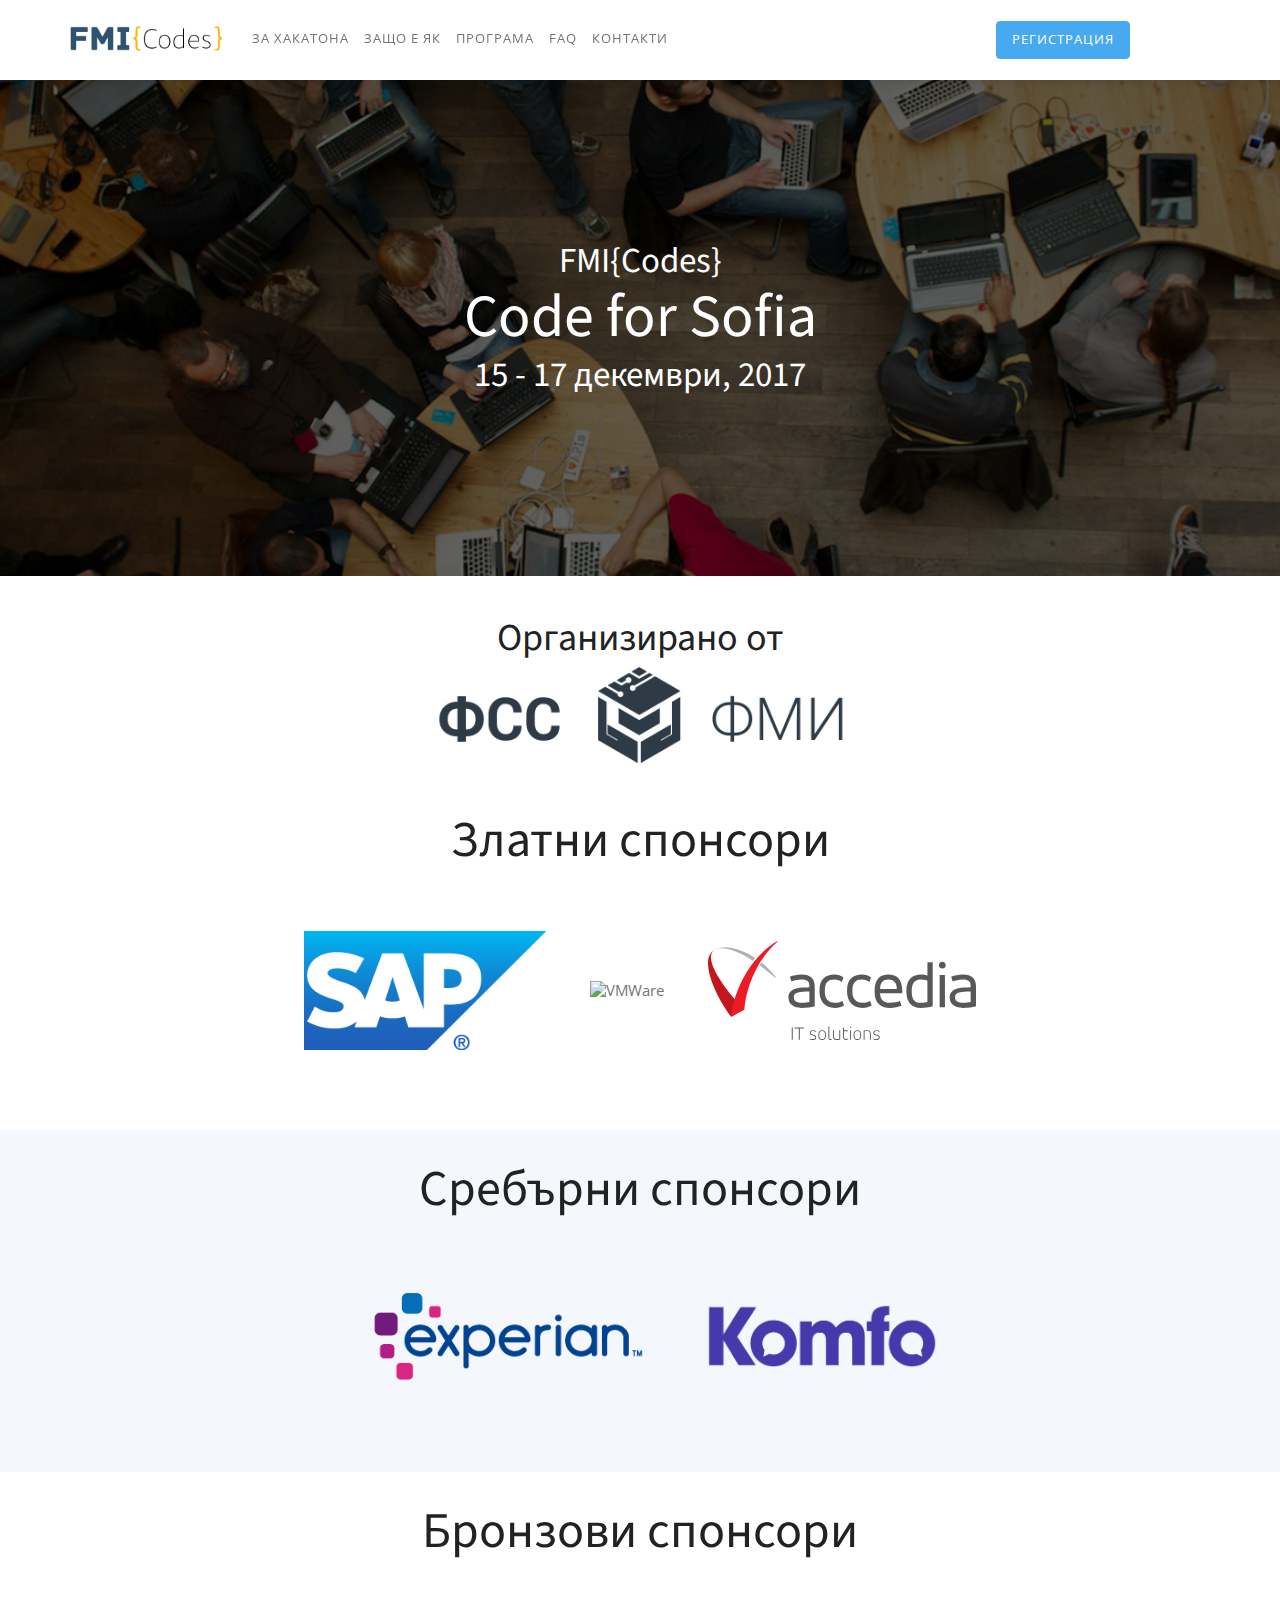
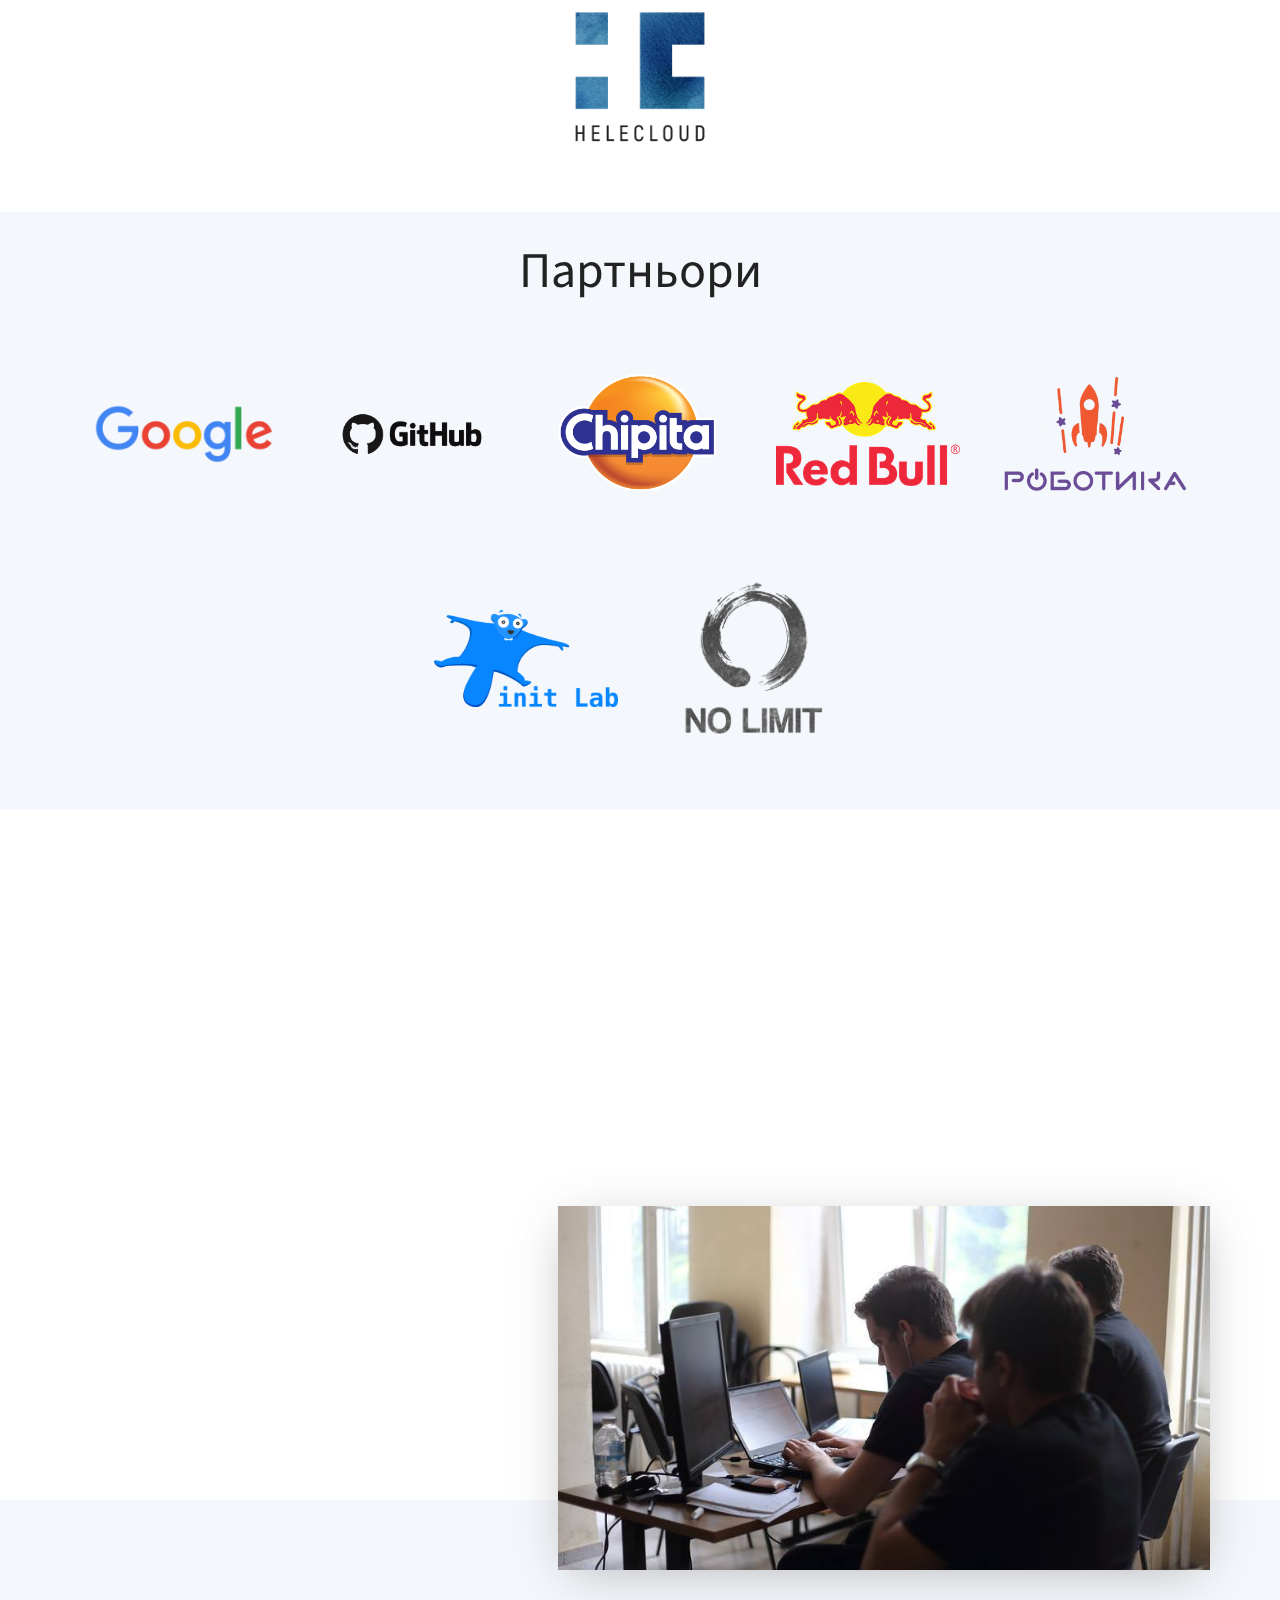
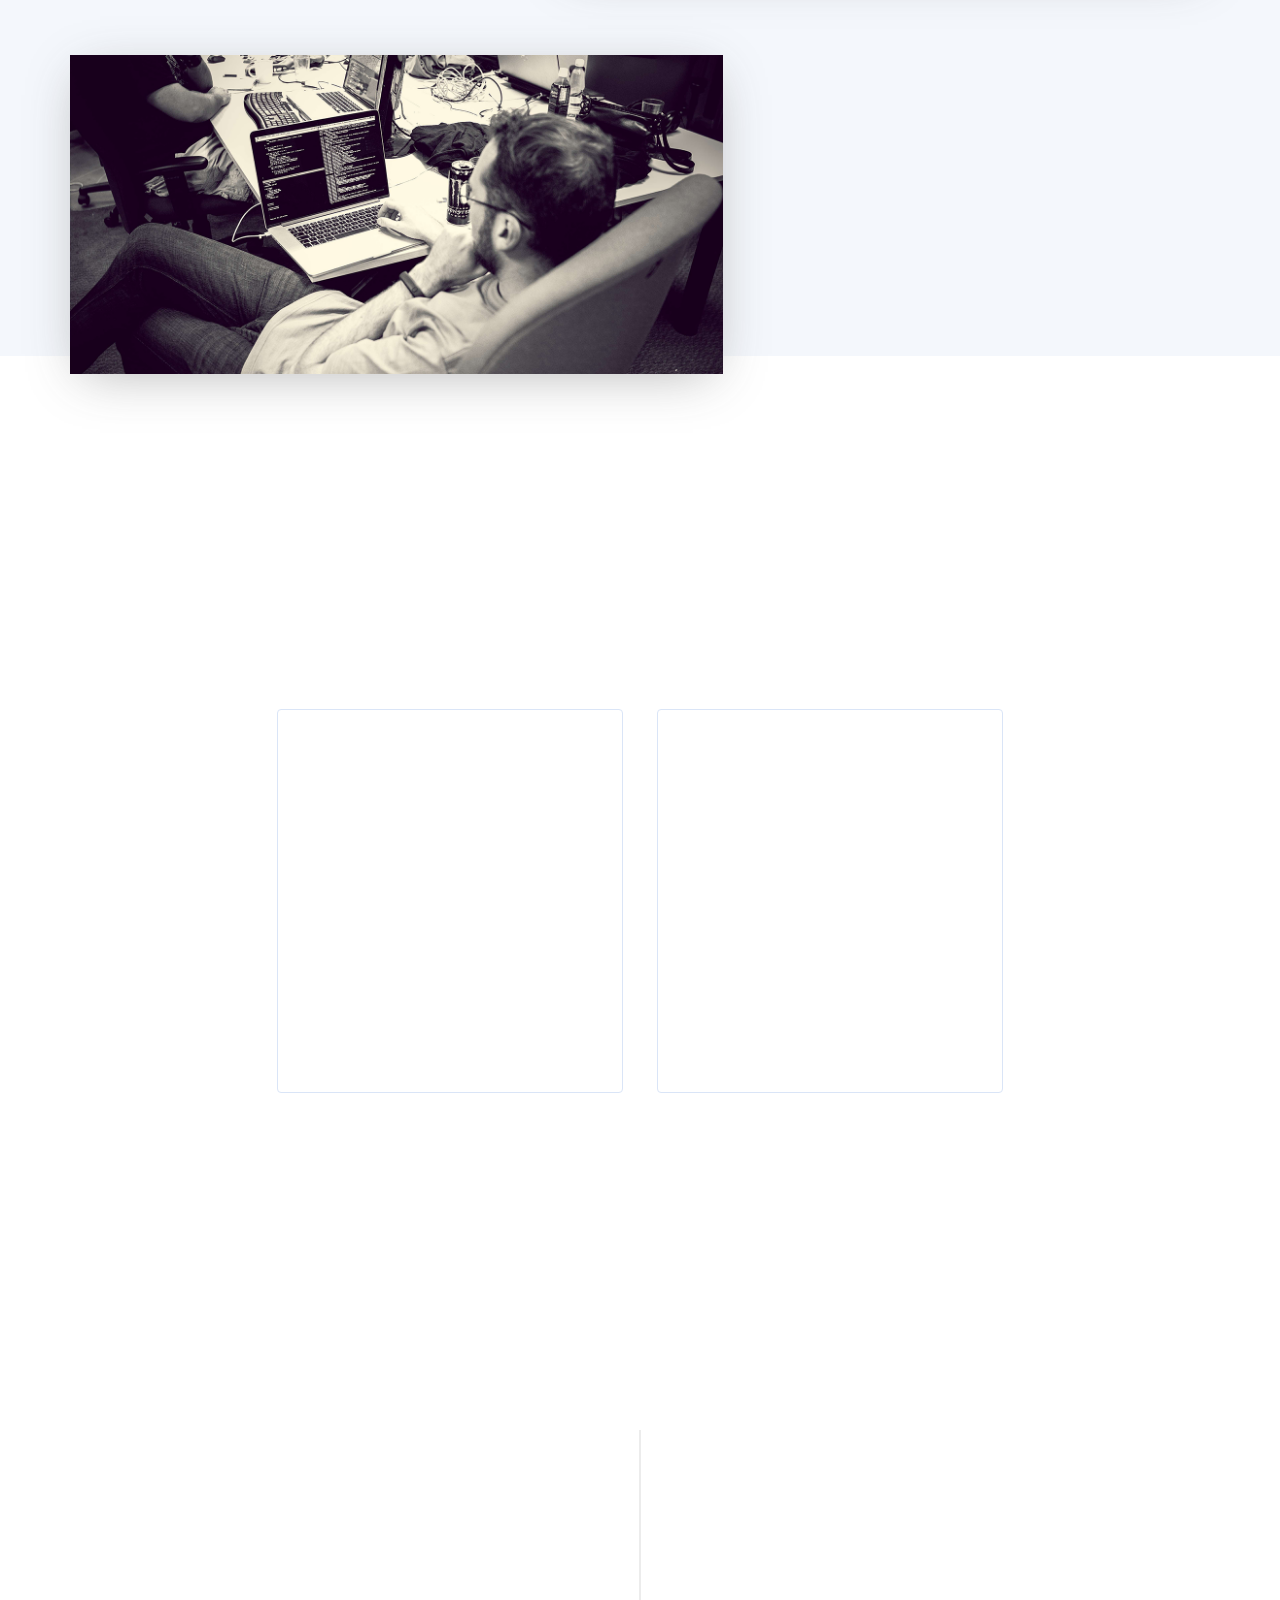
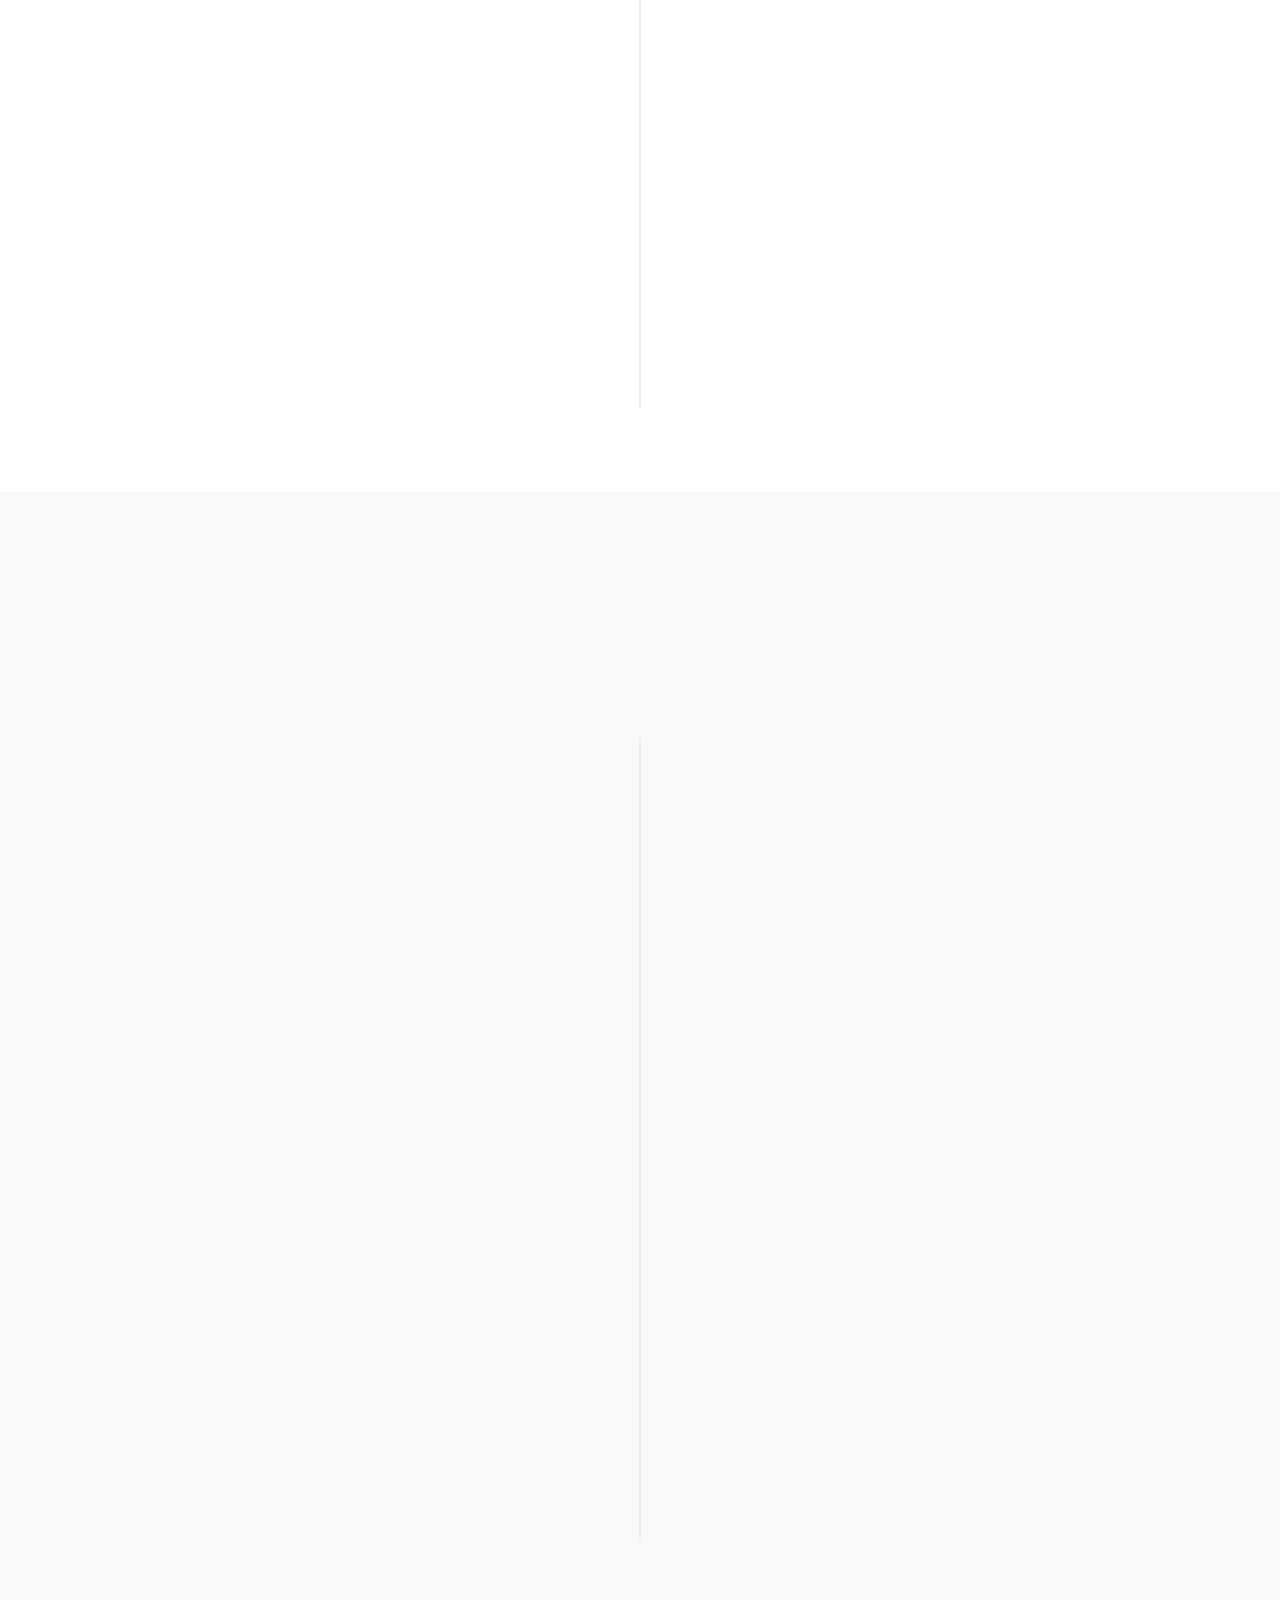
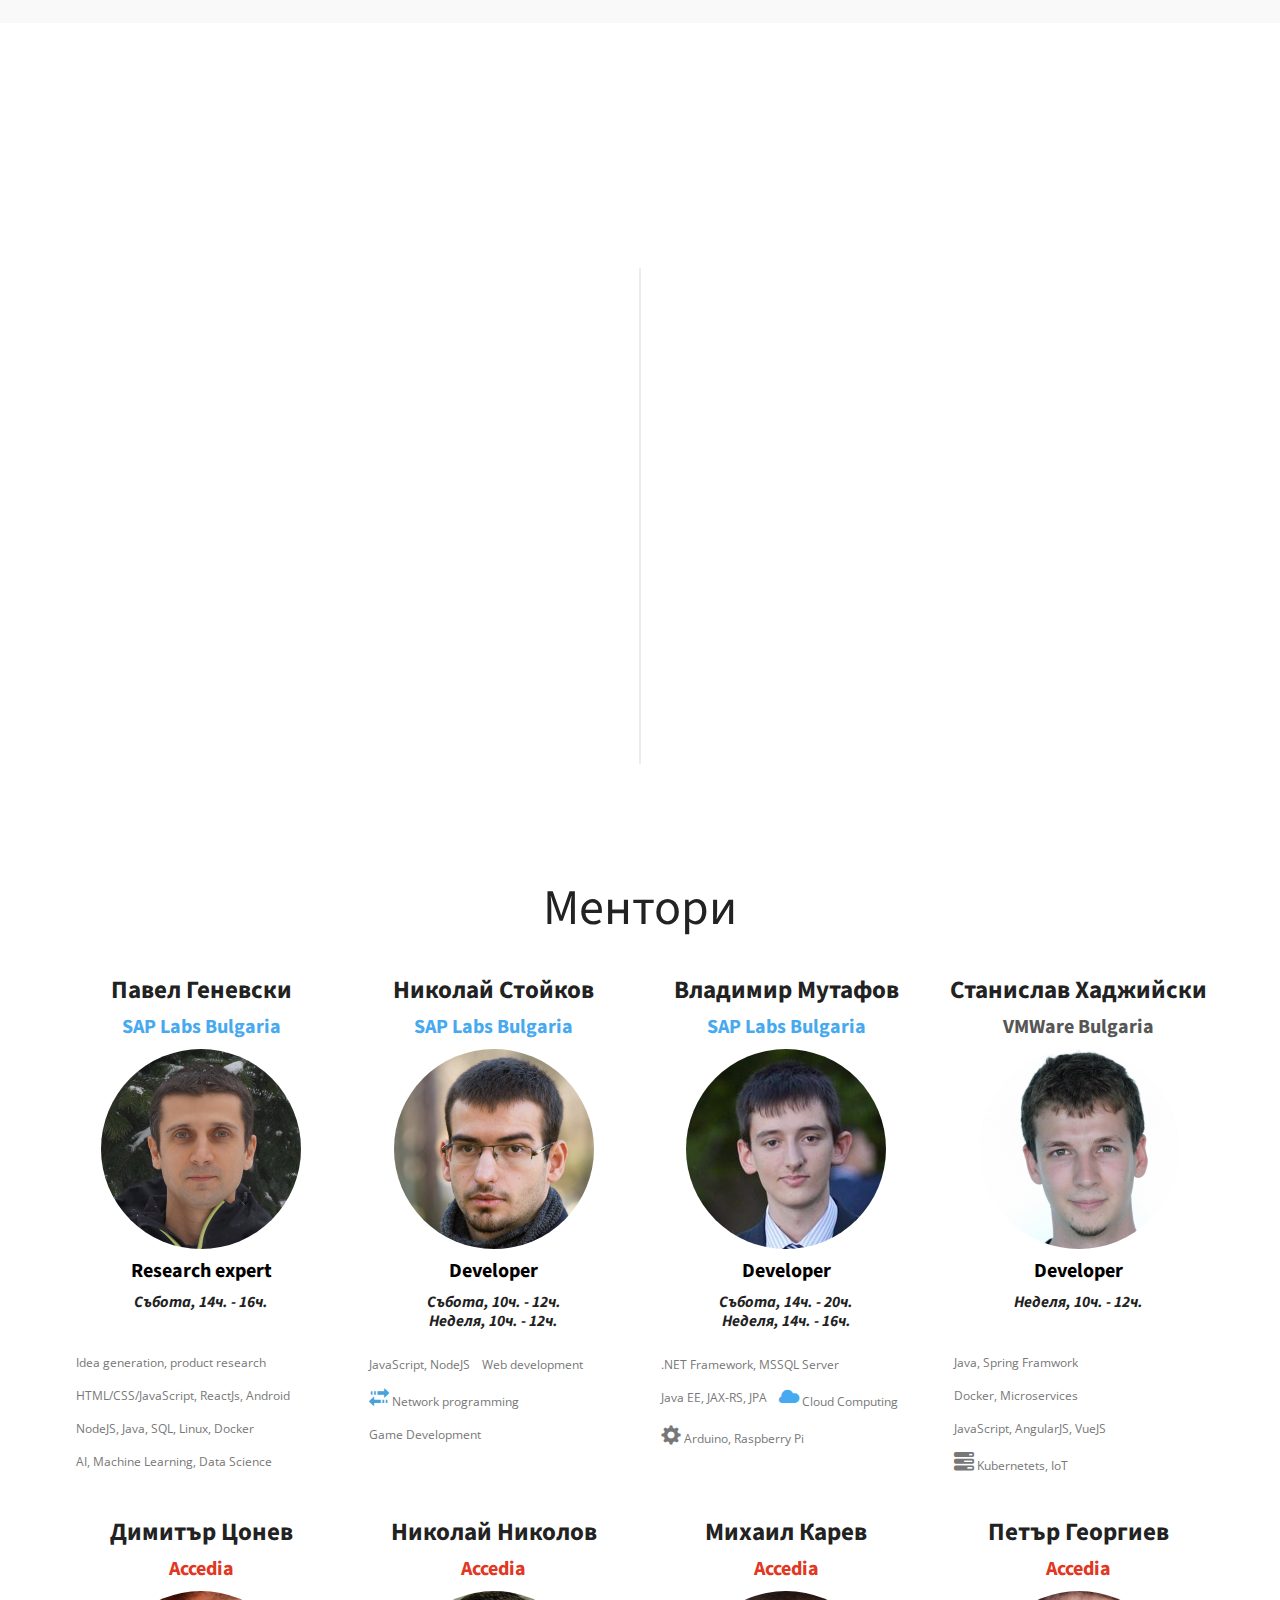
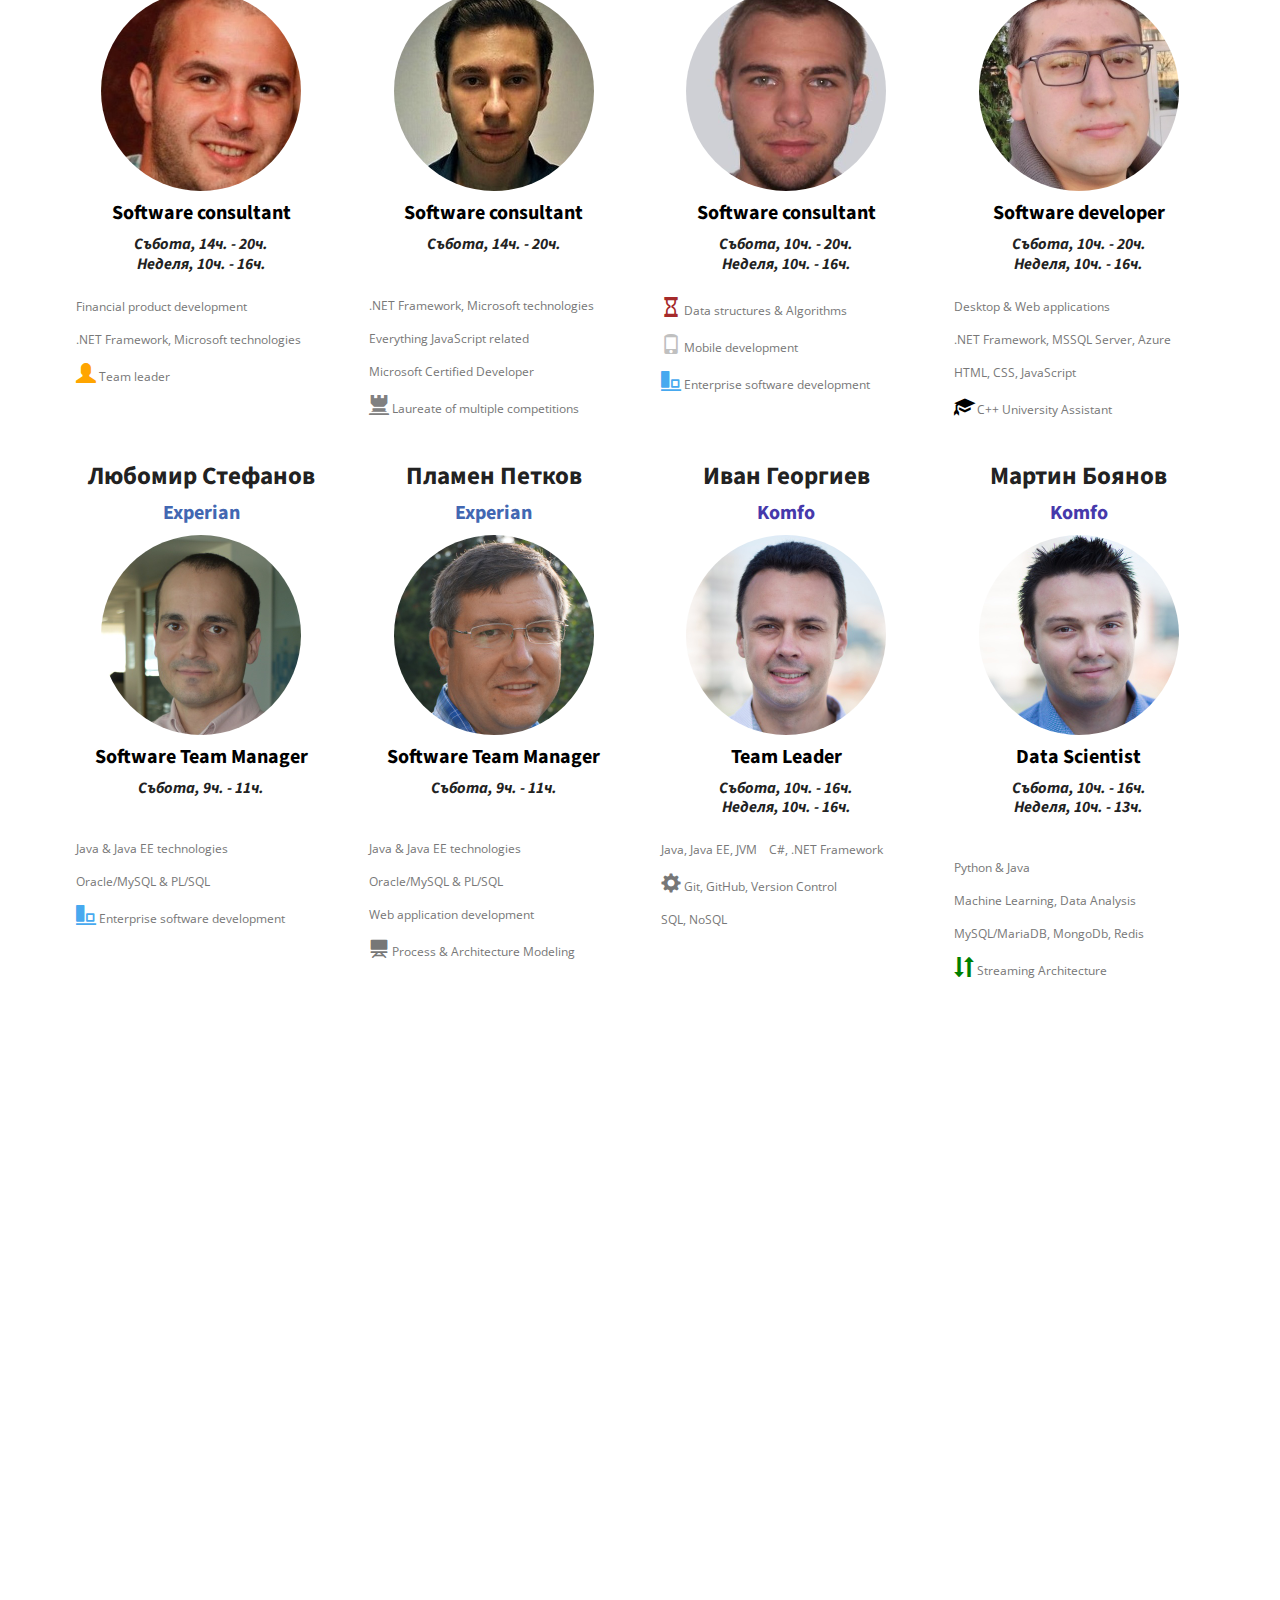
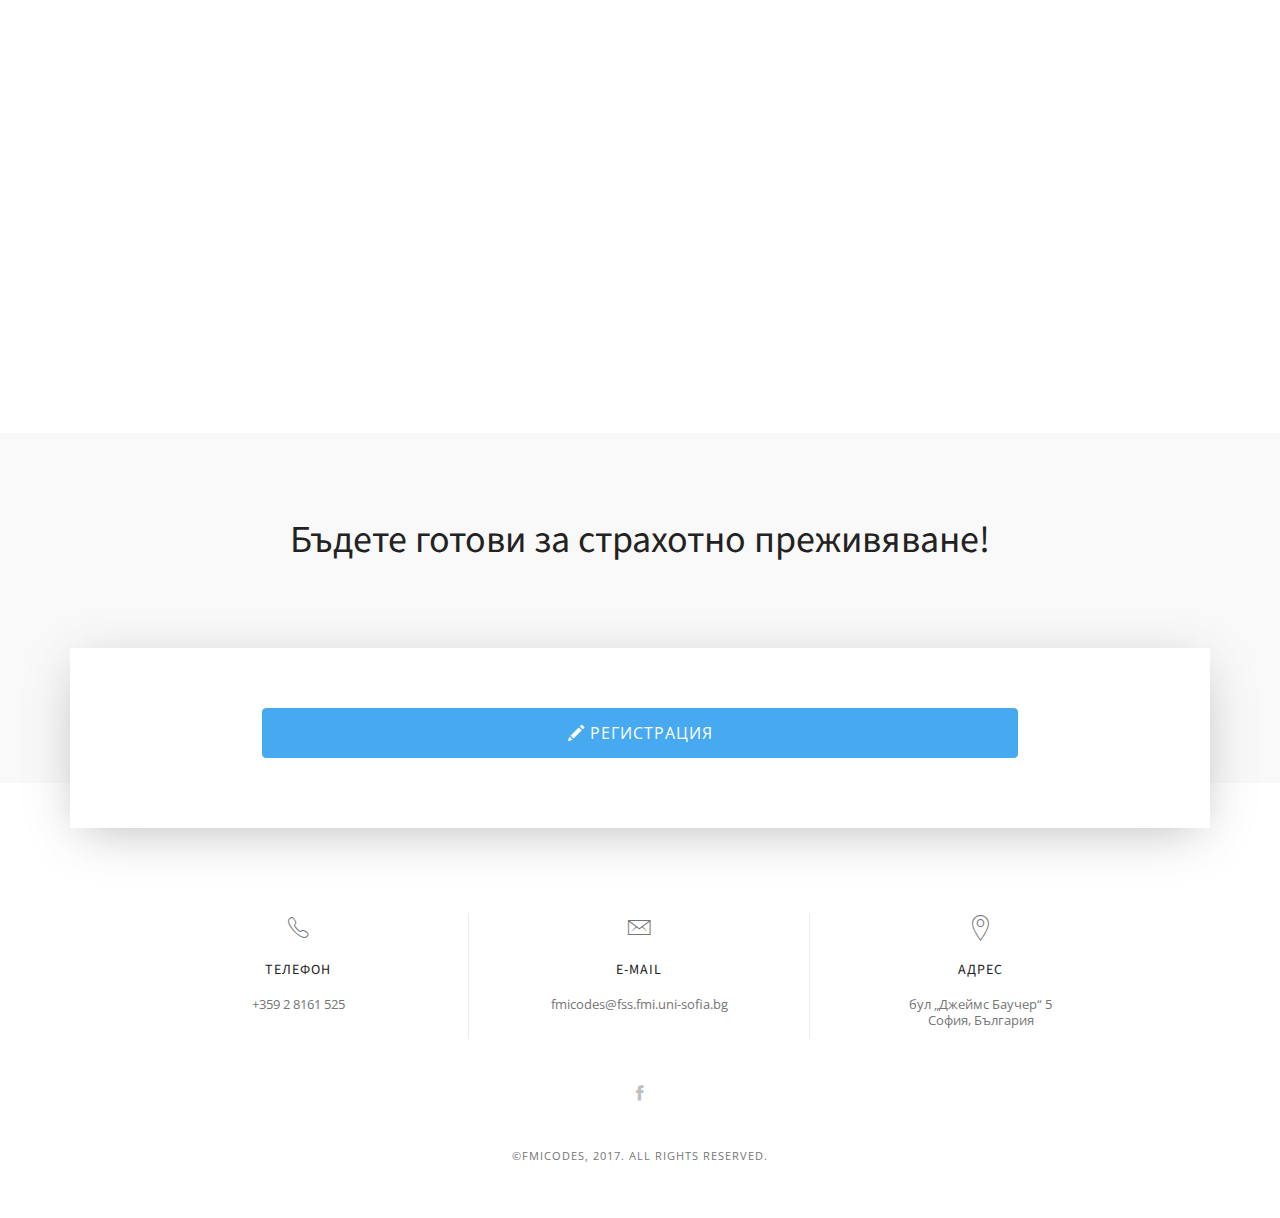
==== commit d87565af: "Add Komfo mentors" ====
--- a/index.html
+++ b/index.html
@@ -883,36 +883,35 @@
                                 <div class="skill text-muted"><i class="devicon glyphicon glyphicon-blackboard"></i> Process & Architecture Modeling</div>
                               </div>
                             </div>
-                            <!--
-                            <div class="col-6 col-sm-3 placeholder">
-                              <h4 class="coach-name">Владимир Мутафов</h4>
-                              <h5 class="organization sap-org">SAP Labs Bulgaria</h5>
-                              <img src="images/coaches/sap/v_mutafov.png" width="200" height="200" class="img-fluid rounded-circle" alt="Generic placeholder thumbnail">
-                              <h5 class="coach-expertise">Developer</h5>
-                              <h6 class="coach-availability">Събота, 14ч. - 20ч.</h6>
-                              <h6 class="coach-availability">Неделя, 14ч. - 16ч.</h6>
-                              <div class="skills">
-                                <div class="skill text-muted"><i class="devicon devicon-dot-net-plain-wordmark colored"></i> .NET Framework, MSSQL Server</div>
-                                <div class="skill text-muted"><i class="devicon devicon-java-plain-wordmark"></i> Java EE, JAX-RS, JPA </div>
-                                <div class="skill text-muted"><i class="devicon glyphicon glyphicon-cloud"></i> Cloud Computing</div>
-                                <div class="skill text-muted"><i class="devicon glyphicon glyphicon-cog"></i> Arduino, Raspberry Pi</div>
-                              </div>
-                            </div>
-                            <div class="col-6 col-sm-3 placeholder">
-                              <h4 class="coach-name">Станислав Хаджийски</h4>
-                              <h5 class="organization vm-org">VMWare Bulgaria</h5>
-                              <img src="images/coaches/vmware/s_hadjiiski.jpg" width="200" height="200" class="img-fluid rounded-circle" alt="Generic placeholder thumbnail">
-                              <h5 class="coach-expertise">Developer</h5>
-                              <h6 class="coach-availability">Неделя, 10ч. - 12ч.</h6>
+                            <div class="col-6 col-sm-3 placeholder">
+                              <h4 class="coach-name">Иван Георгиев</h4>
+                              <h5 class="organization komfo-org">Komfo</h5>
+                              <img src="images/coaches/komfo/i_georgiev.jpg" width="200" height="200" class="img-fluid rounded-circle" alt="Generic placeholder thumbnail">
+                              <h5 class="coach-expertise">Team Leader</h5>
+                              <h6 class="coach-availability">Събота, 10ч. - 16ч.</h6>
+                              <h6 class="coach-availability">Неделя, 10ч. - 16ч.</h6>
+                              <div class="skills">
+                                <div class="skill text-muted"><i class="devicon devicon-java-plain-wordmark"></i> Java, Java EE, JVM</div>
+                                <div class="skill text-muted"><i class="devicon devicon-dot-net-plain-wordmark colored"></i> C#, .NET Framework</div>
+                                <div class="skill text-muted"><i class="devicon glyphicon glyphicon-cog"></i> Git, GitHub, Version Control</div>
+                                <div class="skill text-muted"><i class="devicon fas fa-database"></i> SQL, NoSQL</div>
+                              </div>
+                            </div>
+                            <div class="col-6 col-sm-3 placeholder">
+                              <h4 class="coach-name">Мартин Боянов</h4>
+                              <h5 class="organization komfo-org">Komfo</h5>
+                              <img src="images/coaches/komfo/m_boyanov.jpg" width="200" height="200" class="img-fluid rounded-circle" alt="Generic placeholder thumbnail">
+                              <h5 class="coach-expertise">Data Scientist</h5>
+                              <h6 class="coach-availability">Събота, 10ч. - 16ч.</h6>
+                              <h6 class="coach-availability">Неделя, 10ч. - 13ч.</h6>
                               <br>
                               <div class="skills">
-                                <div class="skill text-muted"><i class="devicon devicon-java-plain-wordmark"></i> Java, Spring Framwork</div>
-                                <div class="skill text-muted"><i class="devicon devicon-docker-plain"></i> Docker, Microservices</div>
-                                <div class="skill text-muted"><i class="devicon devicon-angularjs-plain colored"></i> JavaScript, AngularJS, VueJS </div>
-                                <div class="skill text-muted"><i class="devicon glyphicon glyphicon-tasks"></i> Kubernetets, IoT</div>
-                              </div>
-                            </div>
-                          -->
+                                <div class="skill text-muted"><i class="devicon devicon-python-plain colored"></i>  Python & Java</div>
+                                <div class="skill text-muted"><i class="devicon fab fa-connectdevelop"></i> Маchine Learning, Data Analysis</div>
+                                <div class="skill text-muted"><i class="devicon fas fa-database"></i>  MySQL/MariaDB, MongoDb, Redis </div>
+                                <div class="skill text-muted"><i class="devicon glyphicon glyphicon-sort"></i> Streaming Architecture</div>
+                              </div>
+                            </div>
                         </section>
 
                     </div>
--- a/css/custom.css
+++ b/css/custom.css
@@ -27,6 +27,14 @@
 
 .accedia-org {
   color: #e13723;
+}
+
+.experian-org {
+  color: #4267b2;
+}
+
+.komfo-org {
+  color: #4639ab;
 }
 
 .coach-expertise {
@@ -144,3 +152,7 @@
 .fa-laptop {
   color: black;
 }
+
+.glyphicon-sort {
+  color: green;
+}
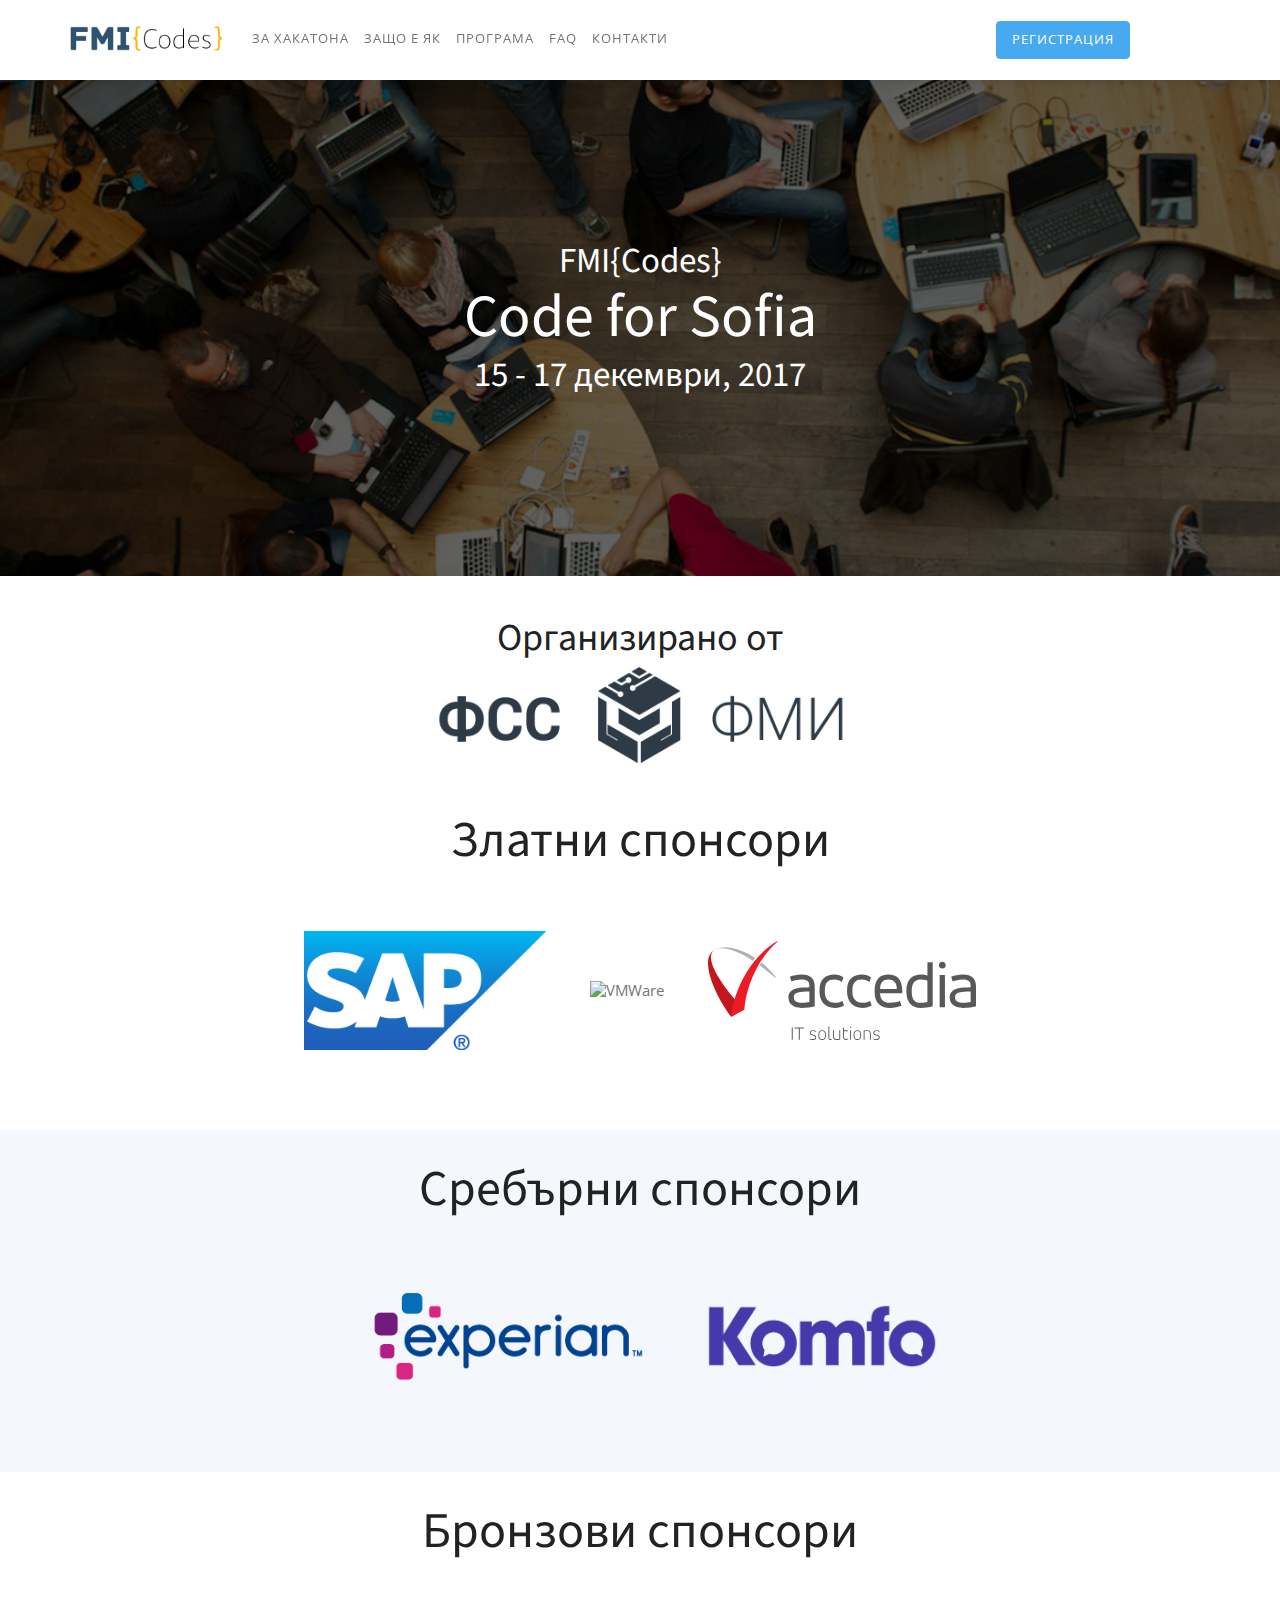
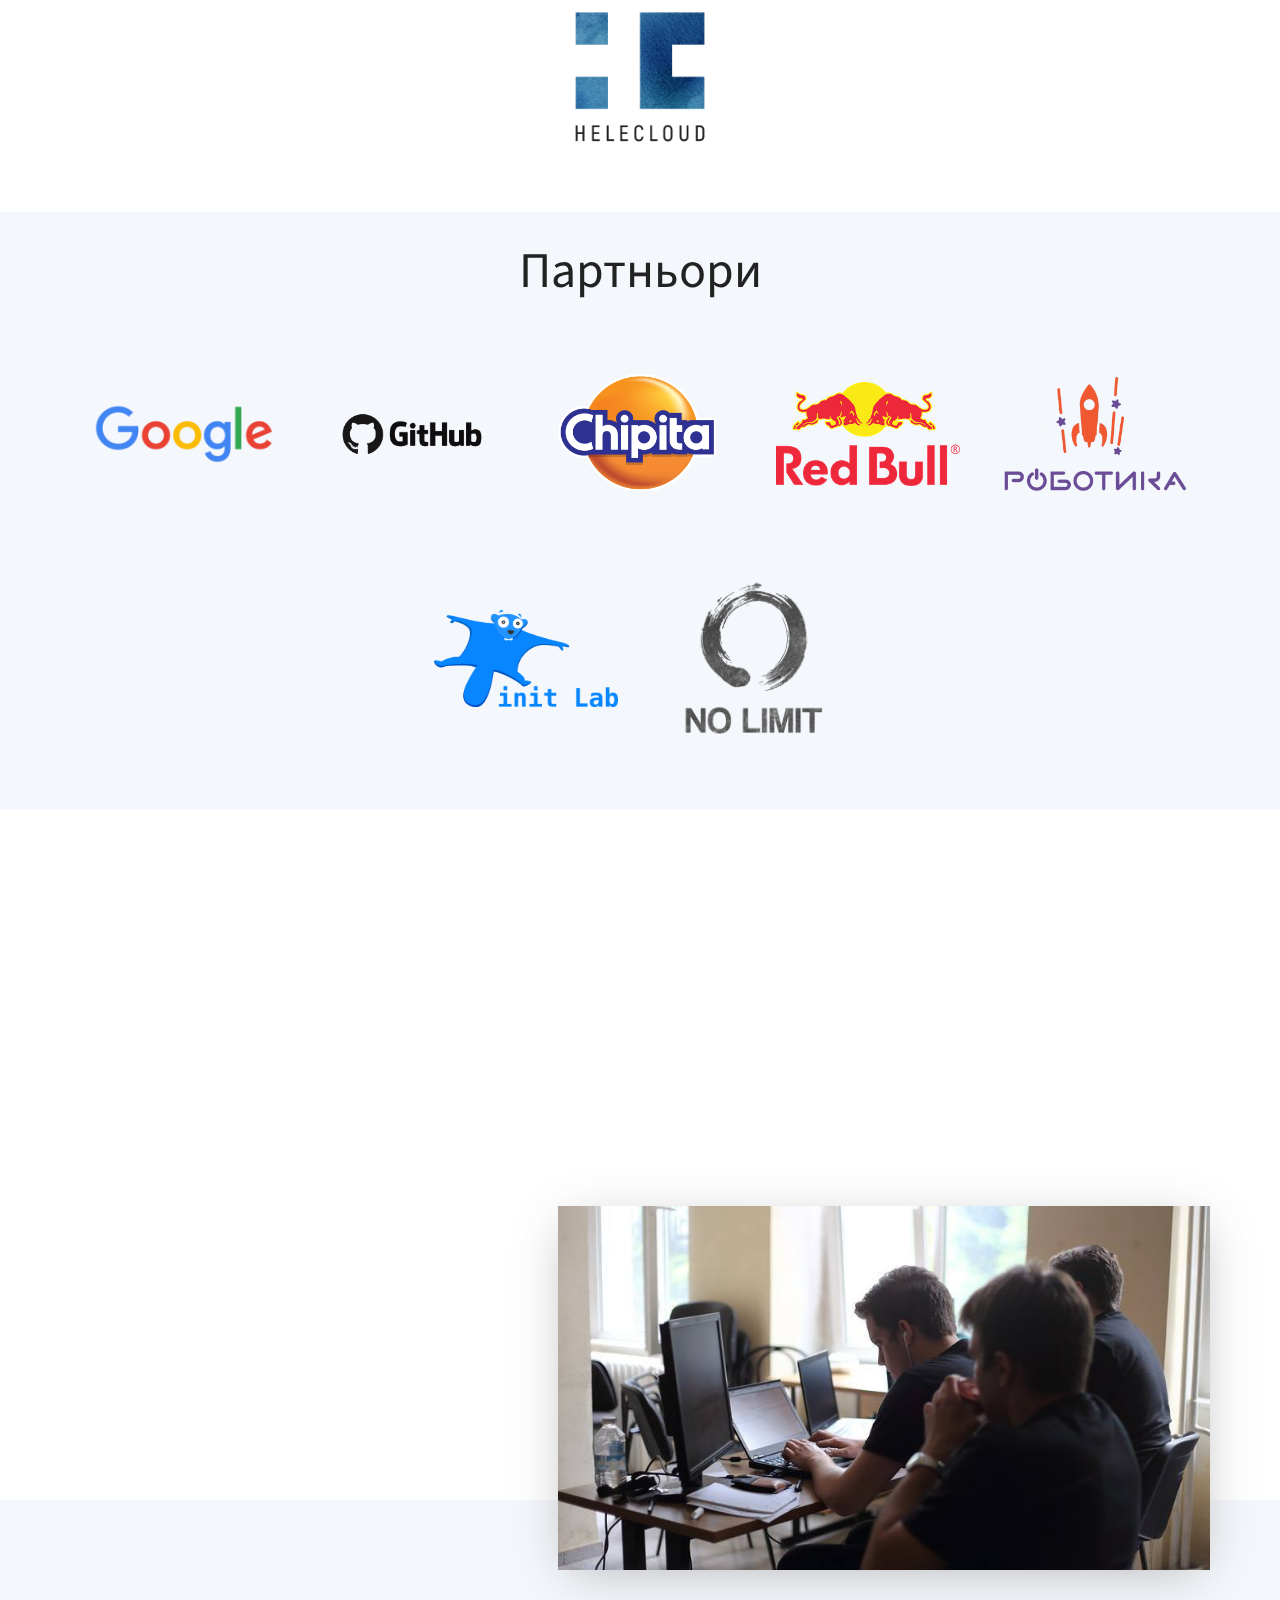
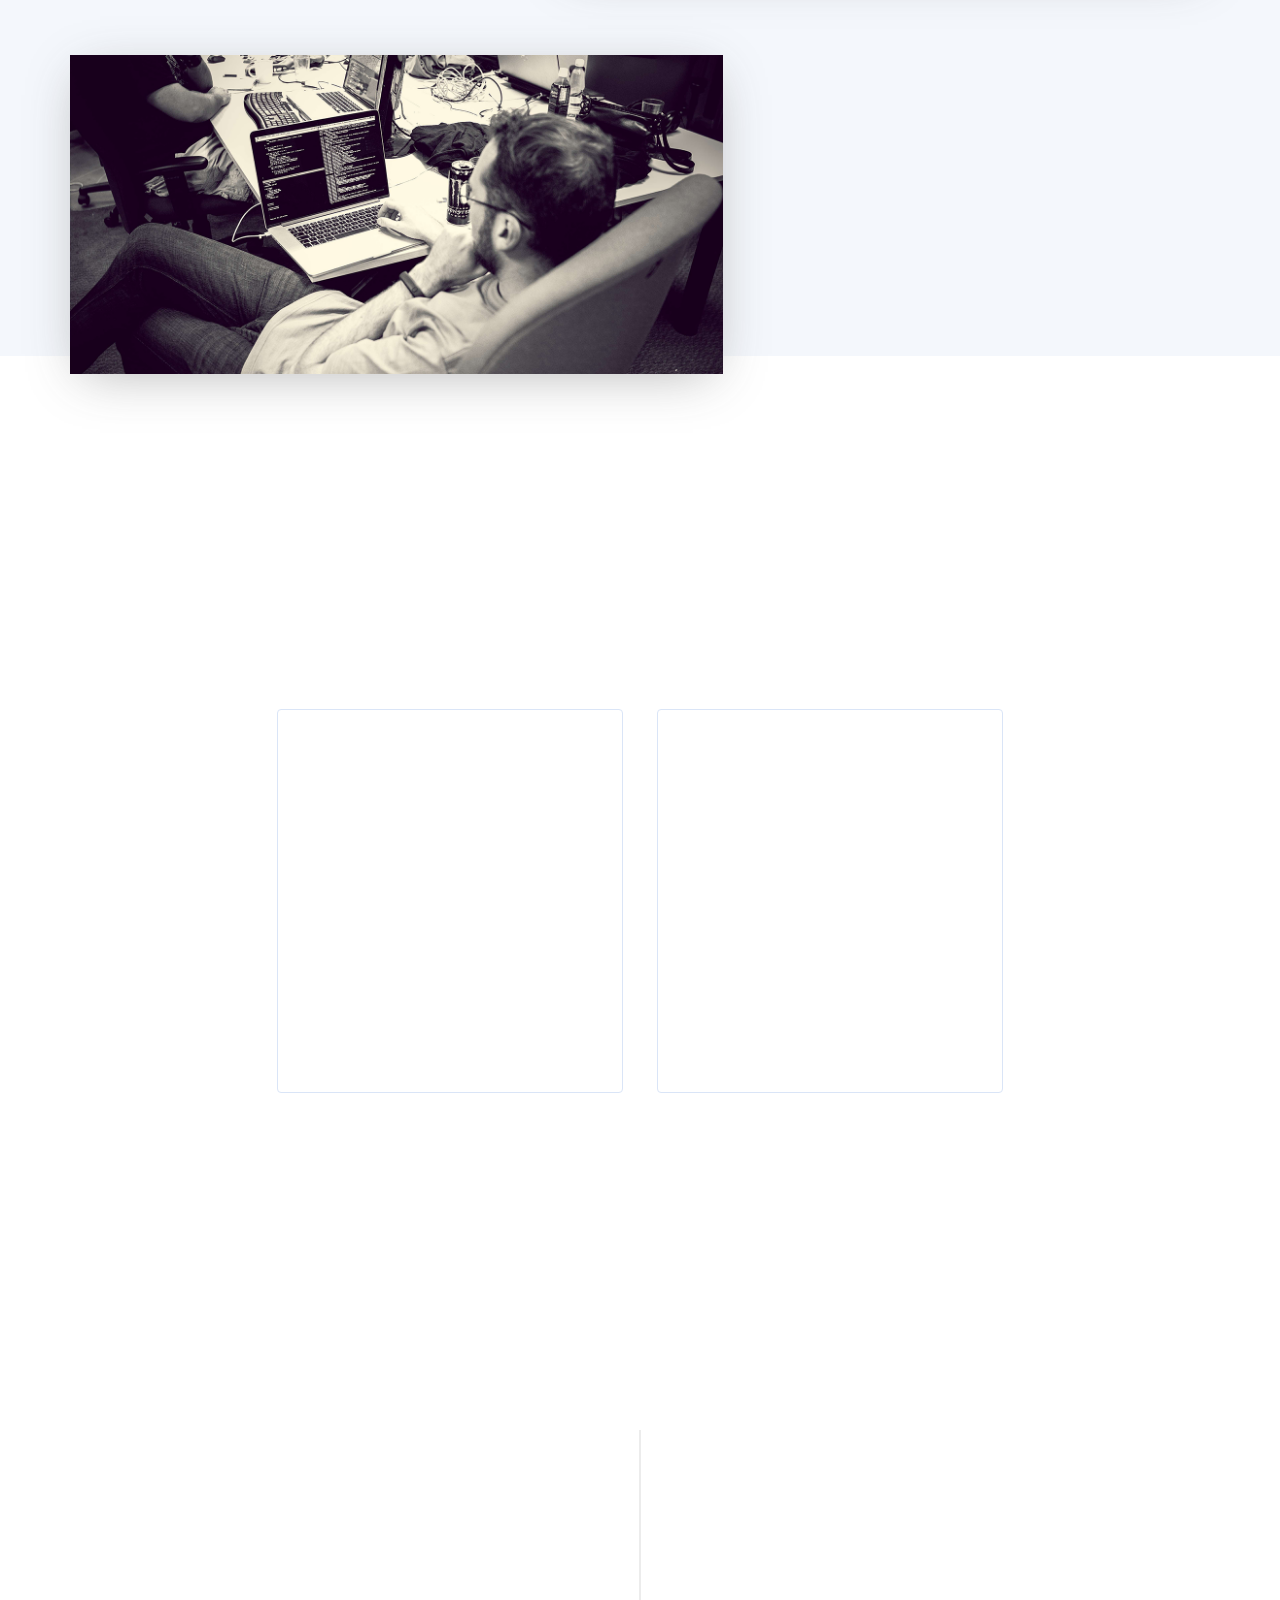
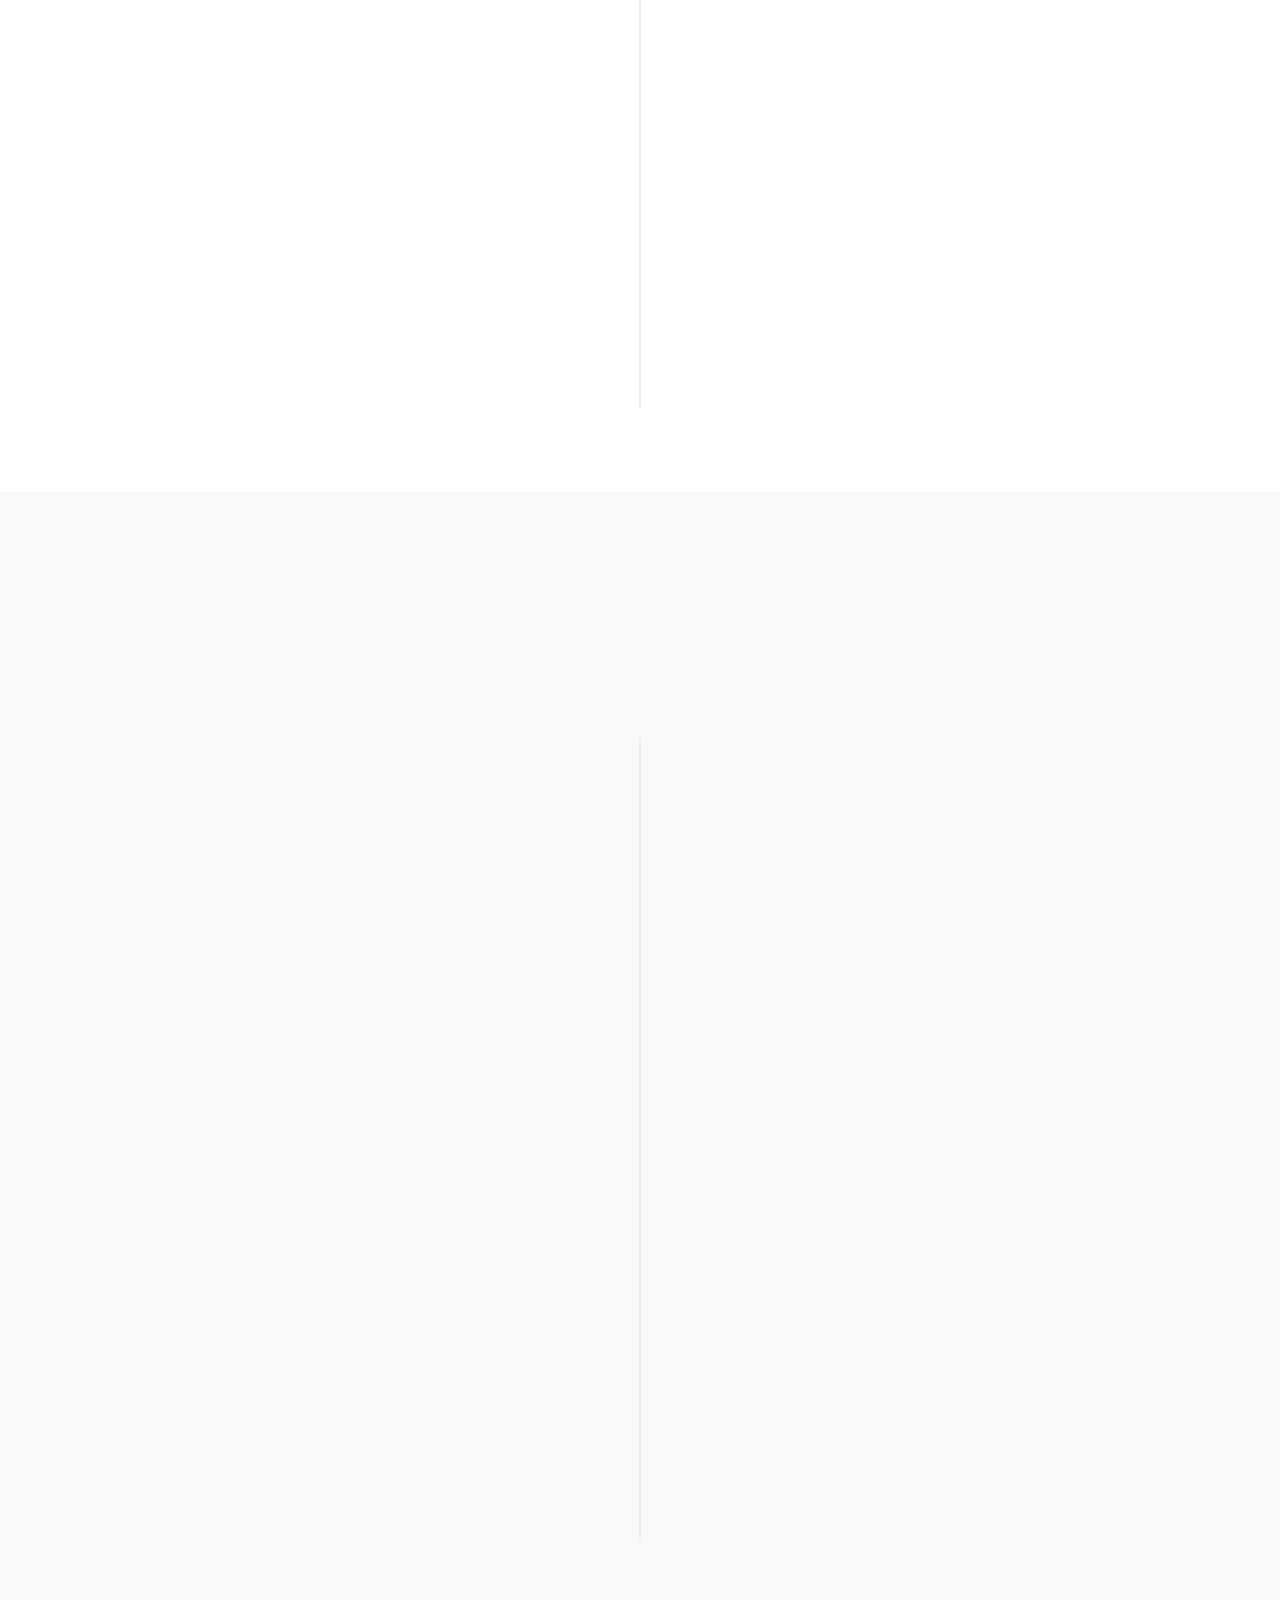
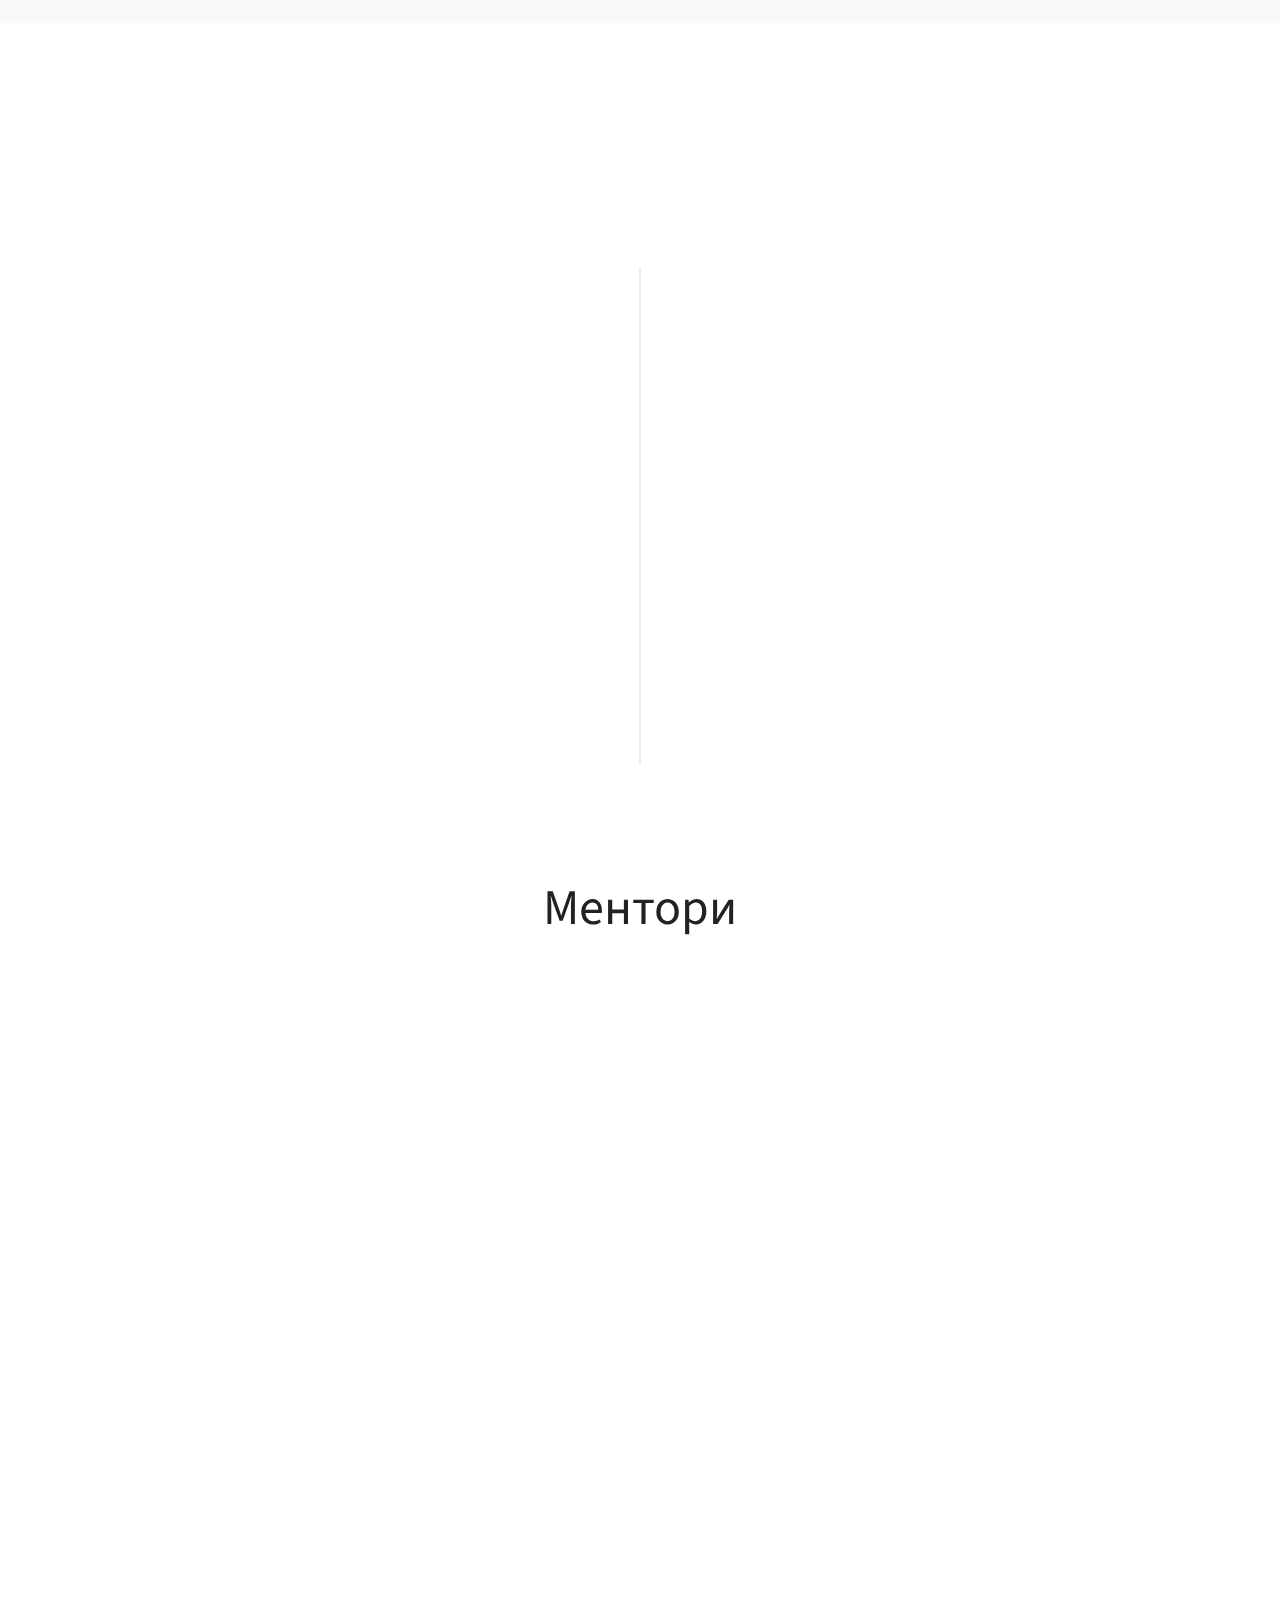
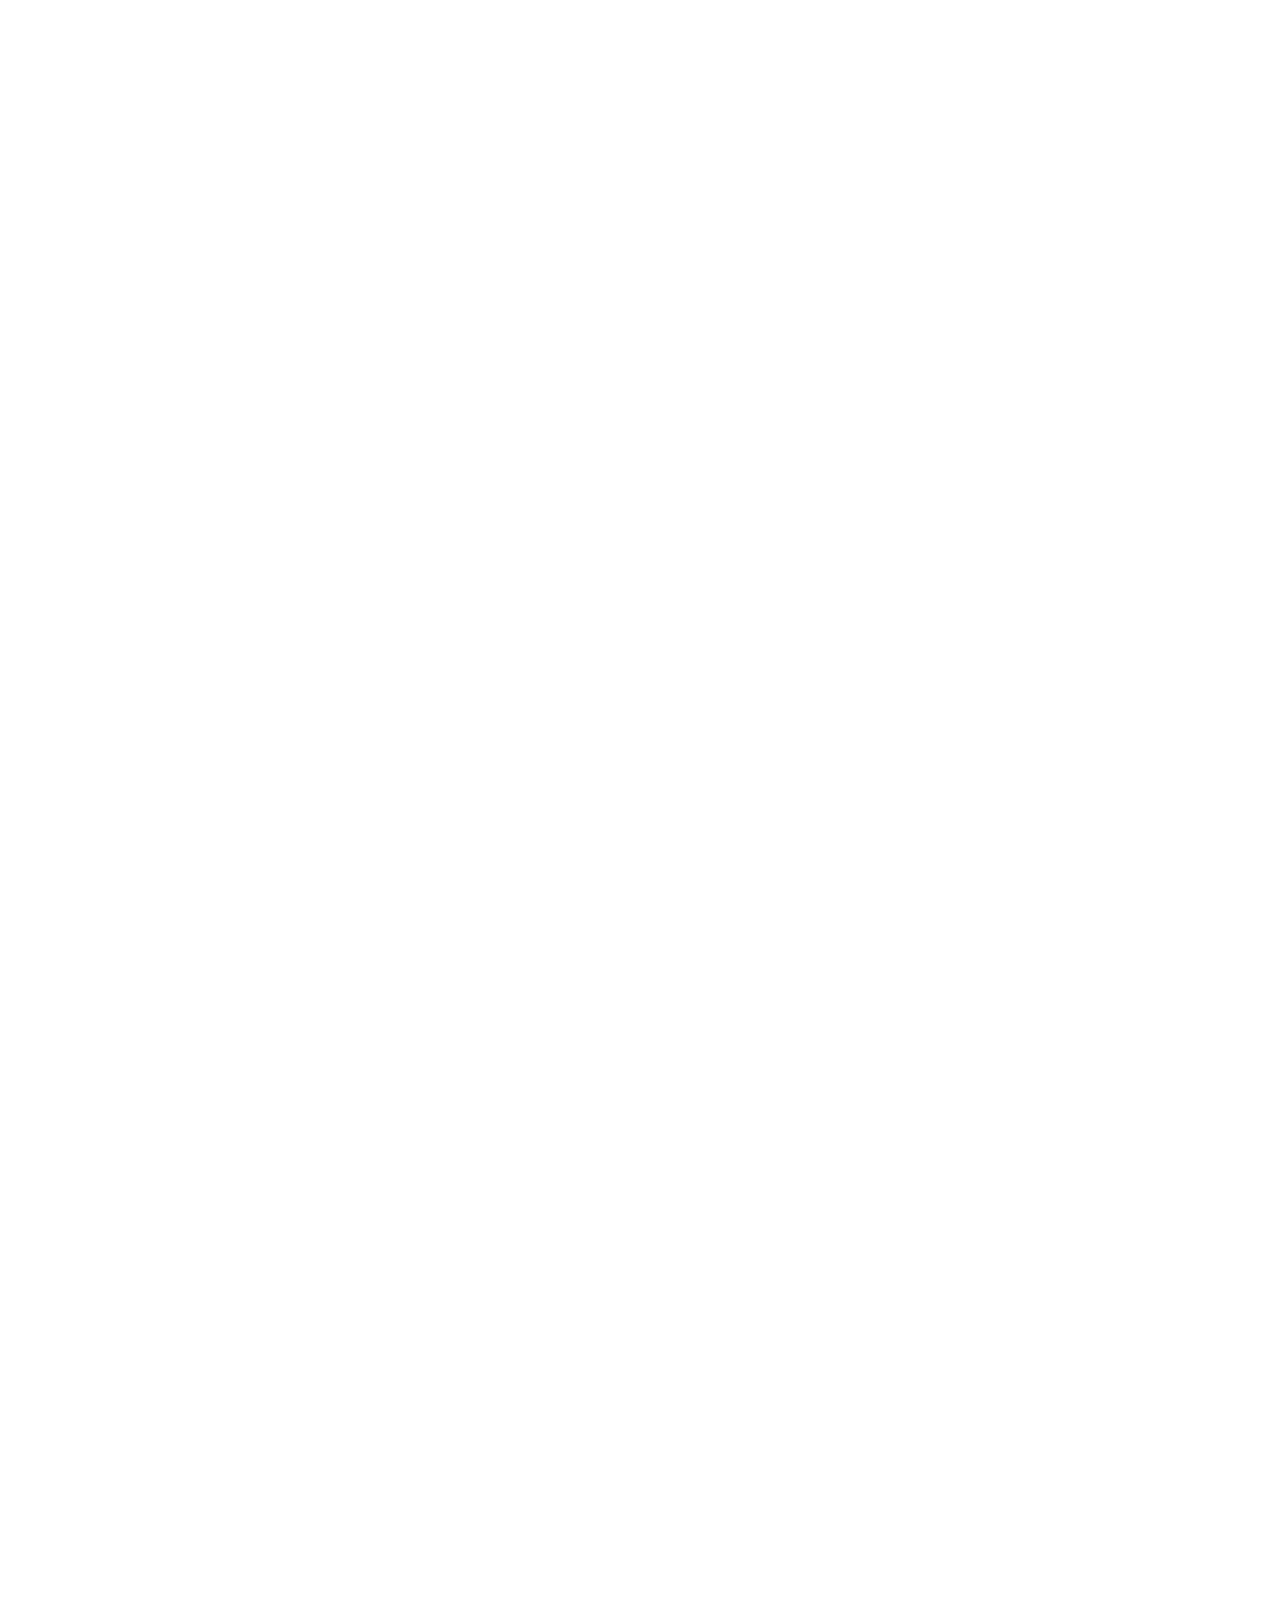
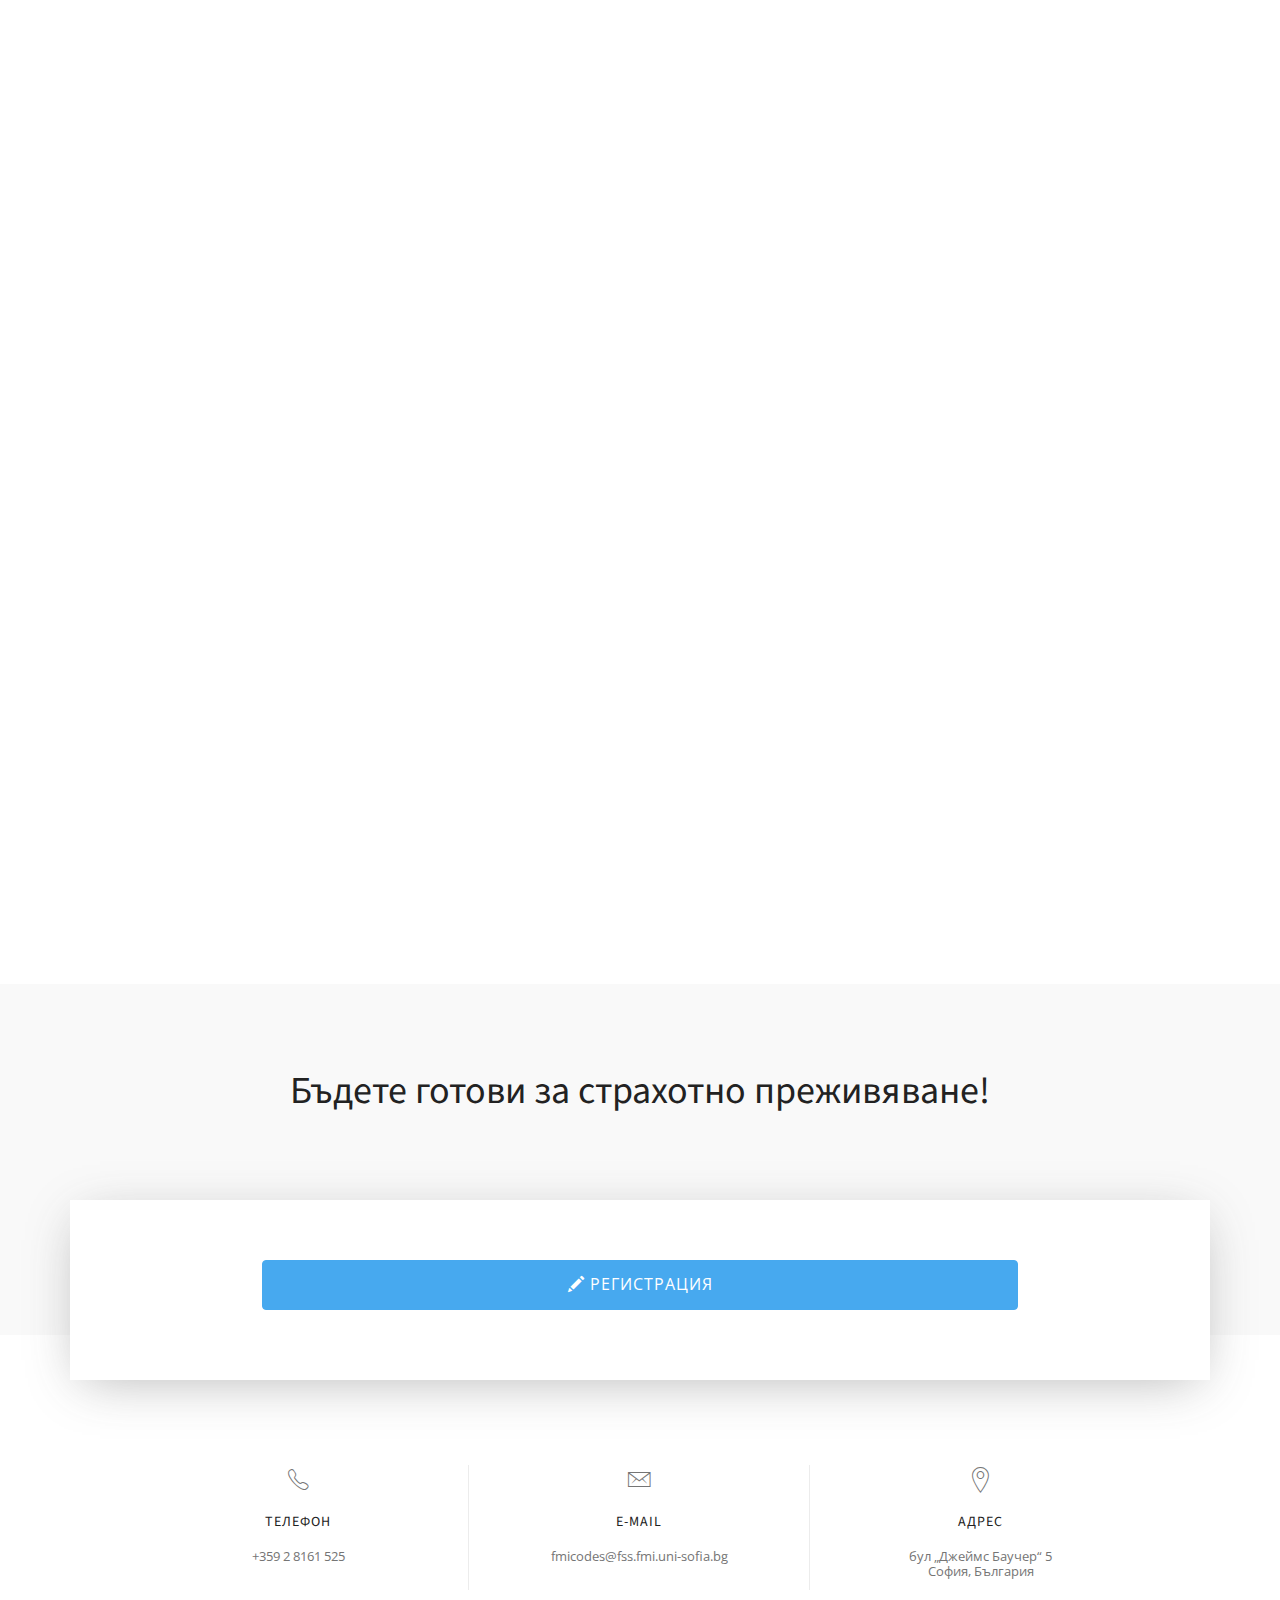
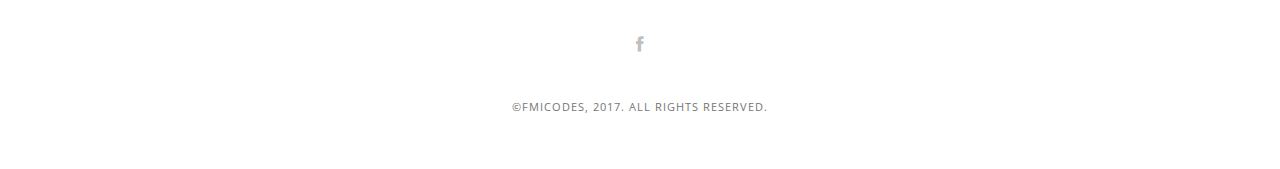
==== commit 14672ad0: "Add HeleCloud mentors" ====
--- a/index.html
+++ b/index.html
@@ -732,7 +732,7 @@
                         <br>
                         <br>
                         <!-- FIRST ROW -->
-                        <section class="row text-center placeholders">
+                        <section class="row text-center placeholders wow fadeInUp" data-wow-delay="0.3s" data-wow-duration="1.4s">
                             <div class="col-6 col-sm-3 placeholder">
                               <h4 class="coach-name">Павел Геневски</h4>
                               <h5 class="organization sap-org">SAP Labs Bulgaria</h5>
@@ -793,7 +793,7 @@
                         <br>
                         <br>
                         <!-- SECOND ROW -->
-                        <section class="row text-center placeholders">
+                        <section class="row text-center placeholders wow fadeInUp" data-wow-delay="0.3s" data-wow-duration="1.4s">
                             <div class="col-6 col-sm-3 placeholder">
                               <h4 class="coach-name">Димитър Цонев</h4>
                               <h5 class="organization accedia-org">Accedia</h5>
@@ -854,7 +854,7 @@
                         <br>
                         <br>
                         <!-- THIRD ROW -->
-                        <section class="row text-center placeholders">
+                        <section class="row text-center placeholders wow fadeInUp" data-wow-delay="0.3s" data-wow-duration="1.4s">
                             <div class="col-6 col-sm-3 placeholder">
                               <h4 class="coach-name">Любомир Стефанов</h4>
                               <h5 class="organization experian-org">Experian</h5>
@@ -910,6 +910,54 @@
                                 <div class="skill text-muted"><i class="devicon fab fa-connectdevelop"></i> Маchine Learning, Data Analysis</div>
                                 <div class="skill text-muted"><i class="devicon fas fa-database"></i>  MySQL/MariaDB, MongoDb, Redis </div>
                                 <div class="skill text-muted"><i class="devicon glyphicon glyphicon-sort"></i> Streaming Architecture</div>
+                              </div>
+                            </div>
+                        </section>
+                        <br>
+                        <br>
+                        <!-- FOURTH ROW -->
+                        <section class="row text-center placeholders wow fadeInUp" data-wow-delay="0.3s" data-wow-duration="1.4s">
+                            <div class="col-6 col-sm-3 placeholder">
+                              <h4 class="coach-name">Даниел Ранков</h4>
+                              <h5 class="organization helecloud-org">HeleCloud</h5>
+                              <img src="images/coaches/helecloud/d_rankov.jpg" width="200" height="200" class="img-fluid rounded-circle" alt="Generic placeholder thumbnail">
+                              <h5 class="coach-expertise">Team Leader</h5>
+                              <h6 class="coach-availability">Събота, 10ч. - 14ч.</h6>
+                              <br>
+                              <div class="skills">
+                                <div class="skill text-muted"><i class="devicon devicon-amazonwebservices-plain-wordmark colored"></i> AWS cloud - all services</div>
+                                <div class="skill text-muted"><i class="devicon devicon-linux-plain colored"></i> Linux tuning and performance</div>
+                                <div class="skill text-muted"><i class="devicon fas fa-tv"></i> Backup and restore, Monitoring</div>
+                                <div class="skill text-muted"><i class="devicon glyphicon glyphicon-signal"></i> Service availability, scalability</div>
+                                <br>
+                              </div>
+                            </div>
+                            <div class="col-6 col-sm-3 placeholder">
+                              <h4 class="coach-name">Георги Кръстев</h4>
+                              <h5 class="organization helecloud-org">HeleCloud</h5>
+                              <img src="images/coaches/helecloud/g_krastev.png" width="200" height="200" class="img-fluid rounded-circle" alt="Generic placeholder thumbnail">
+                              <h5 class="coach-expertise">Consultant</h5>
+                              <h6 class="coach-availability">Събота, 14ч. - 18ч.</h6>
+                              <h6 class="coach-availability">Неделя, 10ч. - 14ч.</h6>
+                              <div class="skills">
+                                <div class="skill text-muted"><i class="devicon devicon-amazonwebservices-plain-wordmark colored"></i> AWS general guidance</div>
+                                <div class="skill text-muted"><i class="devicon glyphicon glyphicon-indent-left"></i> Event driven processes</div>
+                                <div class="skill text-muted"><i class="devicon glyphicon glyphicon-calendar"></i> Planning CI/CD processes</div>
+                                <div class="skill text-muted"><i class="devicon devicon-python-plain colored"></i> Python, lambdas, boto3</div>
+                              </div>
+                            </div>
+                            <div class="col-6 col-sm-3 placeholder">
+                              <h4 class="coach-name">Станислав Христов</h4>
+                              <h5 class="organization helecloud-org">HeleCloud</h5>
+                              <img src="images/coaches/helecloud/s_hristov.jpg" width="200" height="200" class="img-fluid rounded-circle" alt="Generic placeholder thumbnail">
+                              <h5 class="coach-expertise">Engineer</h5>
+                              <h6 class="coach-availability">Събота, 11ч. - 14ч.</h6>
+                              <h6 class="coach-availability">Неделя, 11ч. - 14ч.</h6>
+                              <div class="skills">
+                                <div class="skill text-muted"><i class="devicon glyphicon glyphicon-th"></i> Compute, Storage, RDS</div>
+                                <div class="skill text-muted"><i class="devicon glyphicon glyphicon-transfer"></i> Netoworking & Content Delivery</div>
+                                <div class="skill text-muted"><i class="devicon glyphicon glyphicon-cog"></i> IAM, Terraform, Packer </div>
+                                <div class="skill text-muted"><i class="devicon devicon-docker-plain"></i> Docker, Containerization </div>
                               </div>
                             </div>
                         </section>
--- a/css/custom.css
+++ b/css/custom.css
@@ -35,6 +35,10 @@
 
 .komfo-org {
   color: #4639ab;
+}
+
+.helecloud-org {
+  color: orange;
 }
 
 .coach-expertise {
@@ -156,3 +160,15 @@
 .glyphicon-sort {
   color: green;
 }
+
+.glyphicon-signal {
+  color: magenta;
+}
+
+.glyphicon-indent-left {
+  color: blue;
+}
+
+.glyphicon-th {
+  color: green;
+}
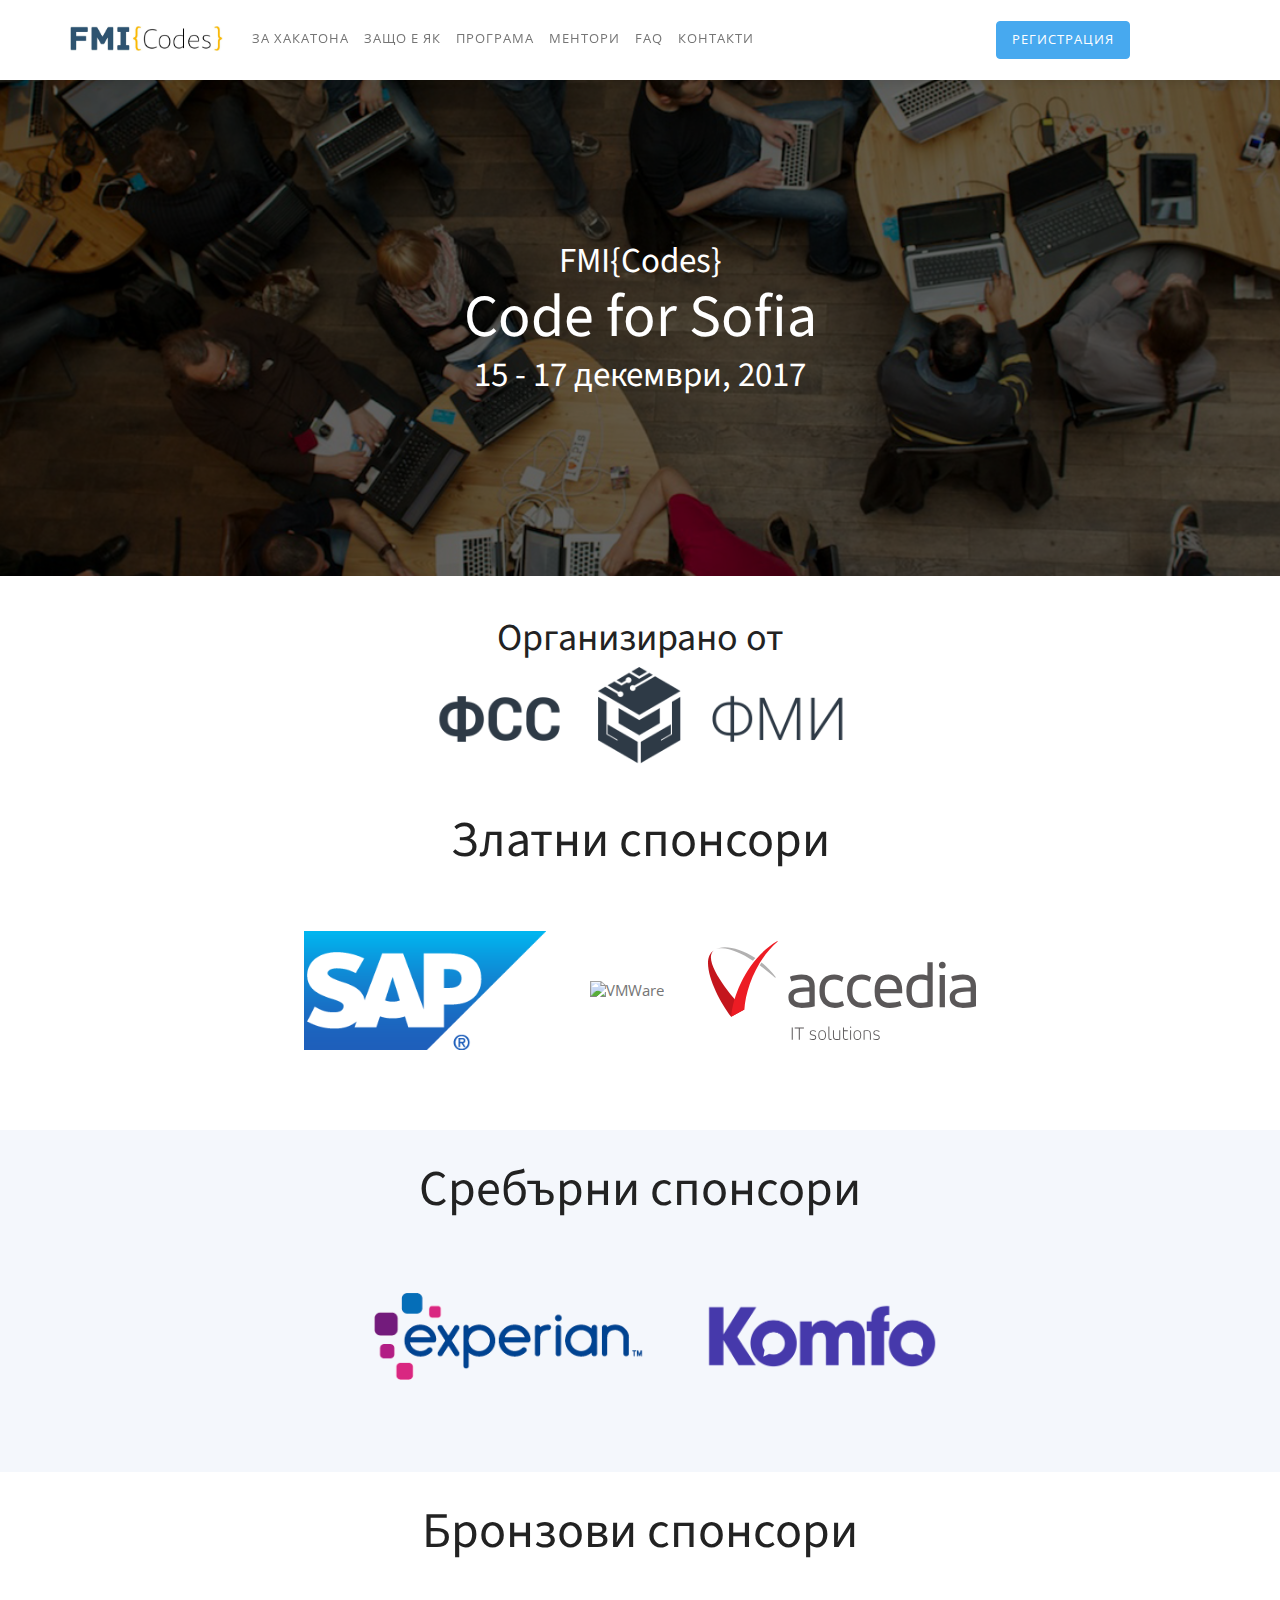
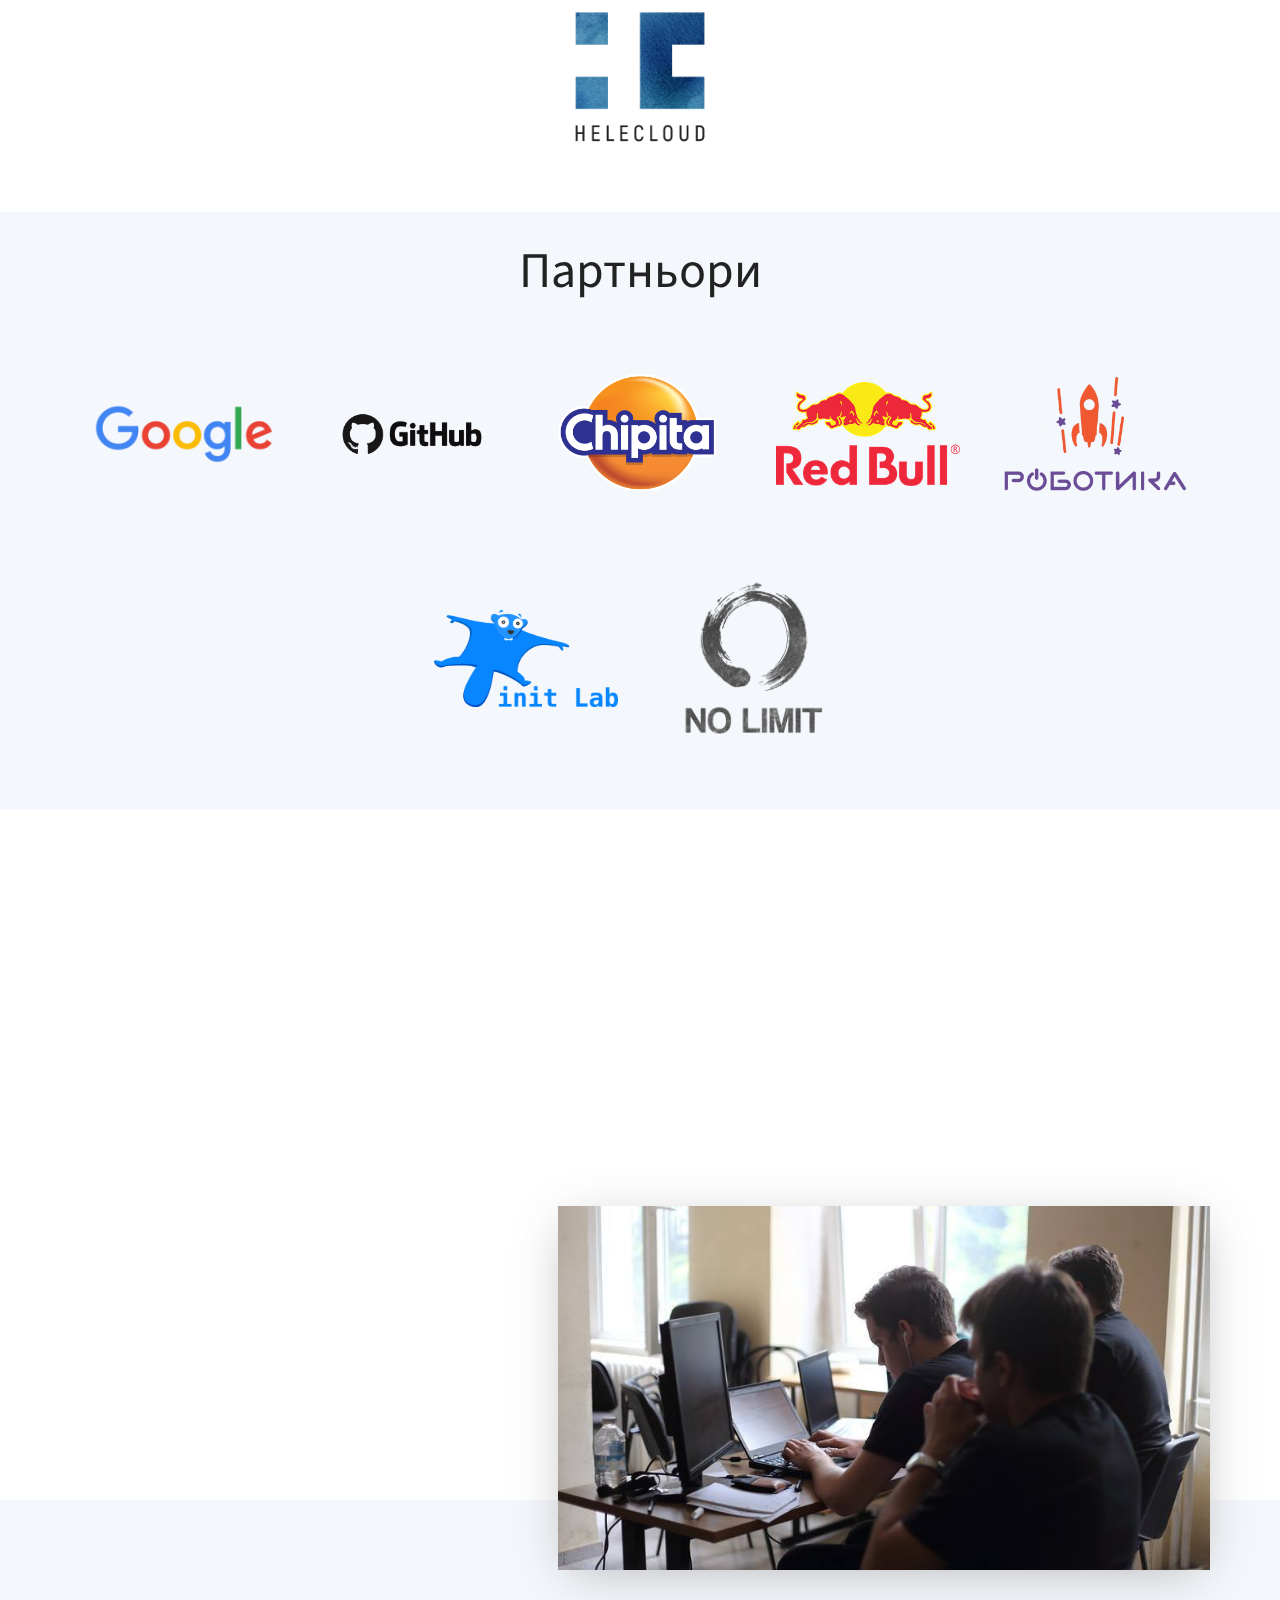
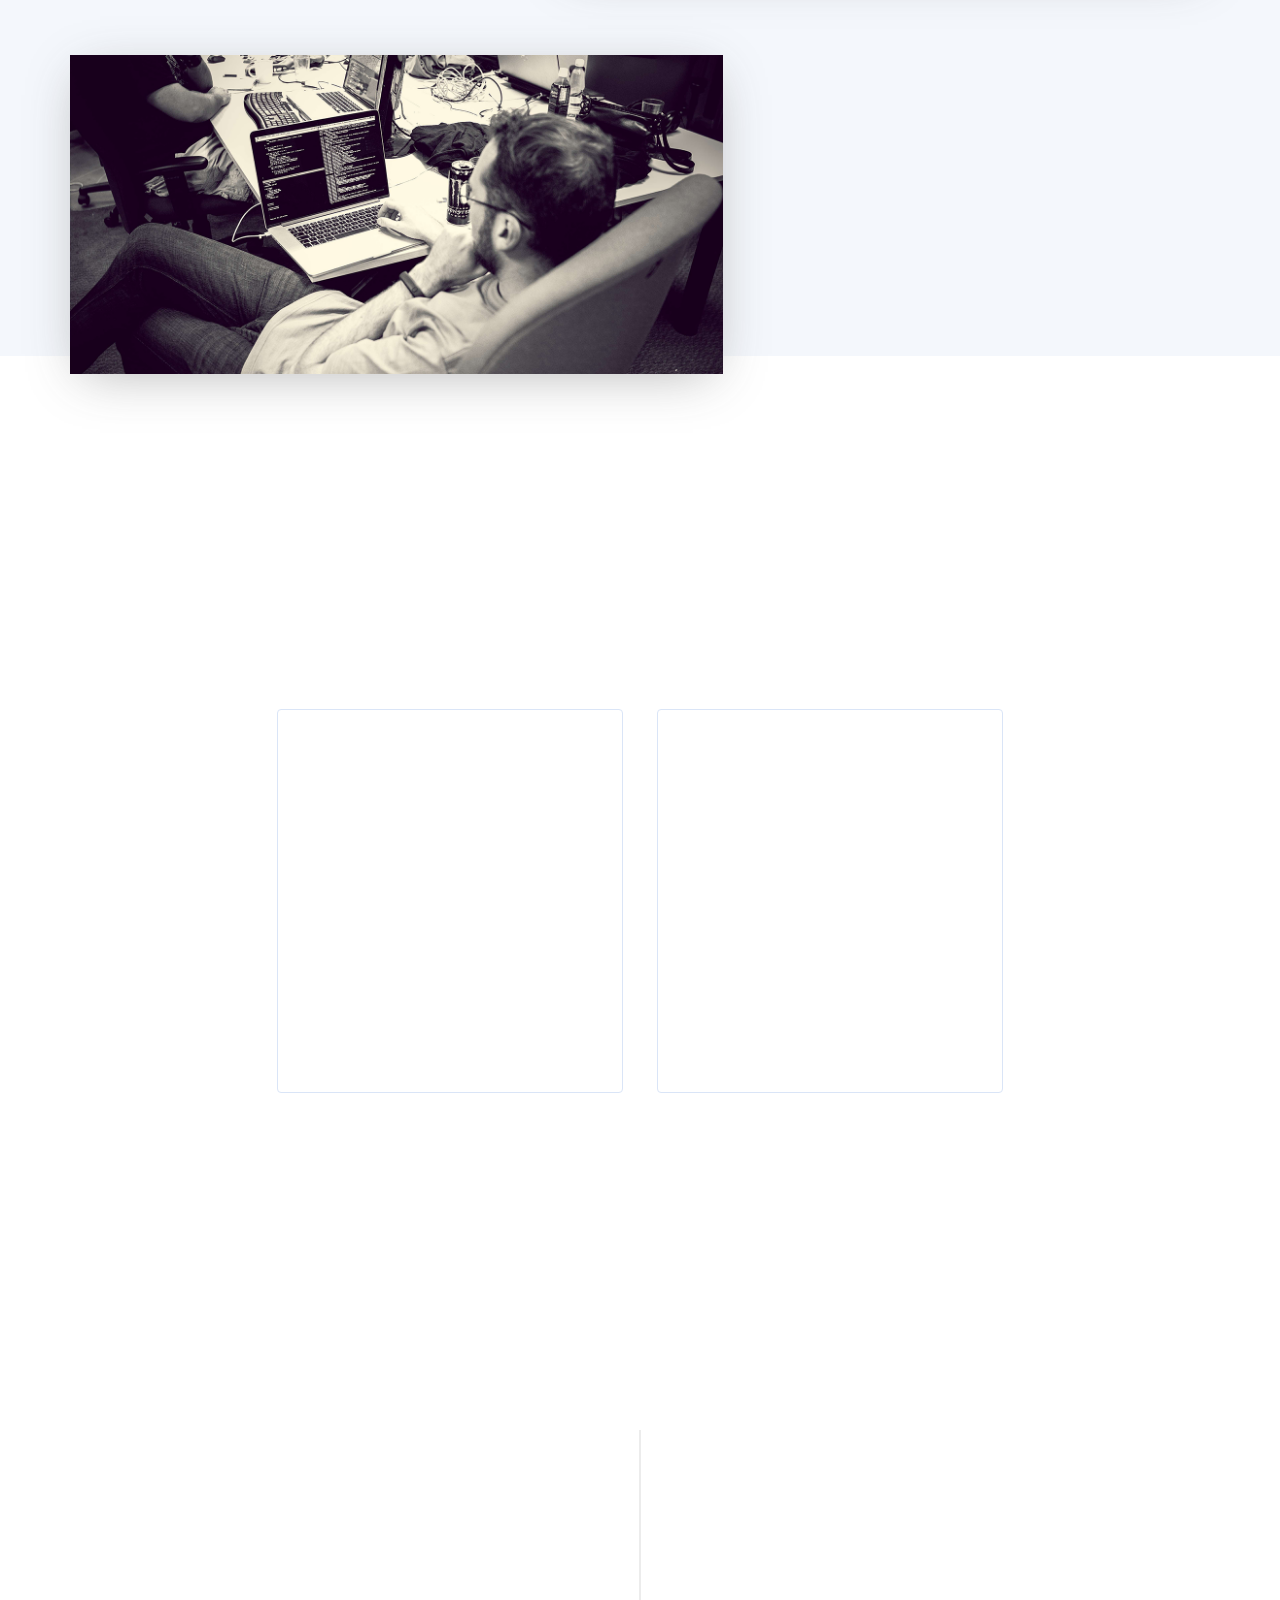
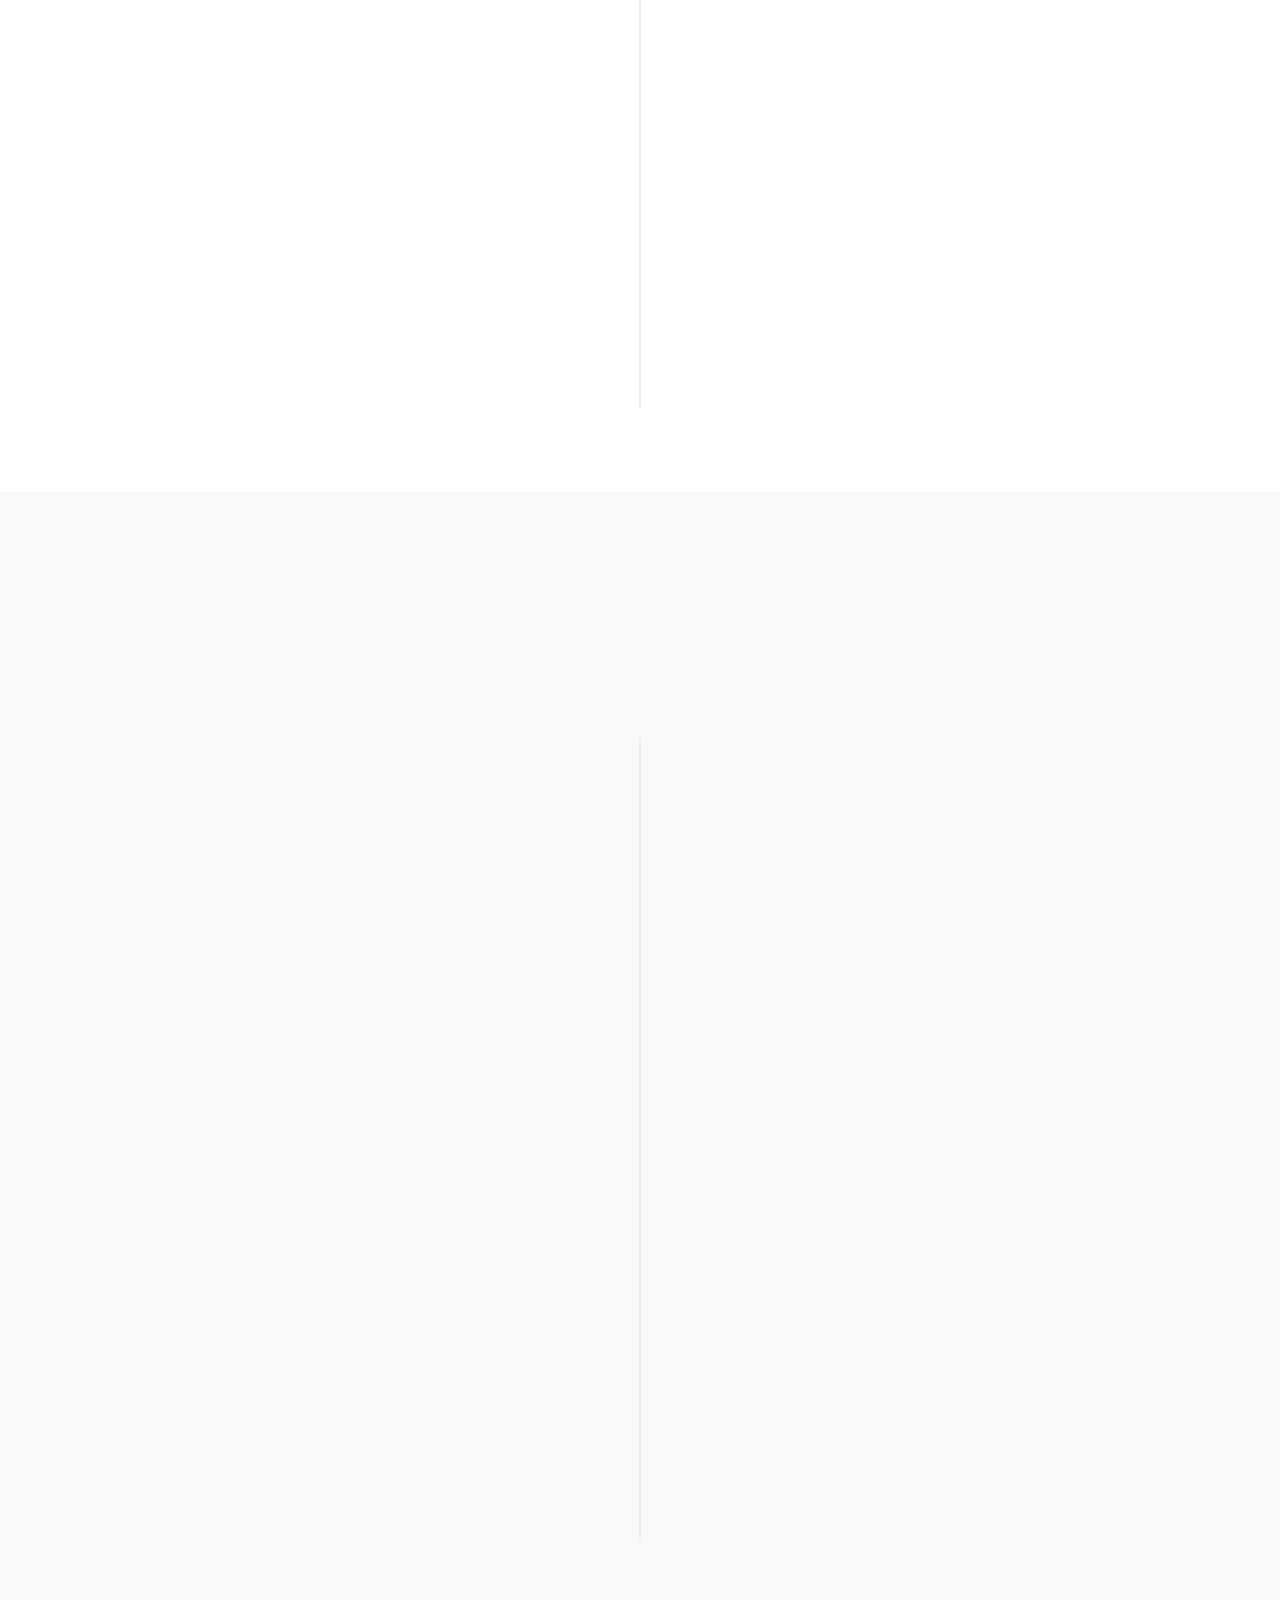
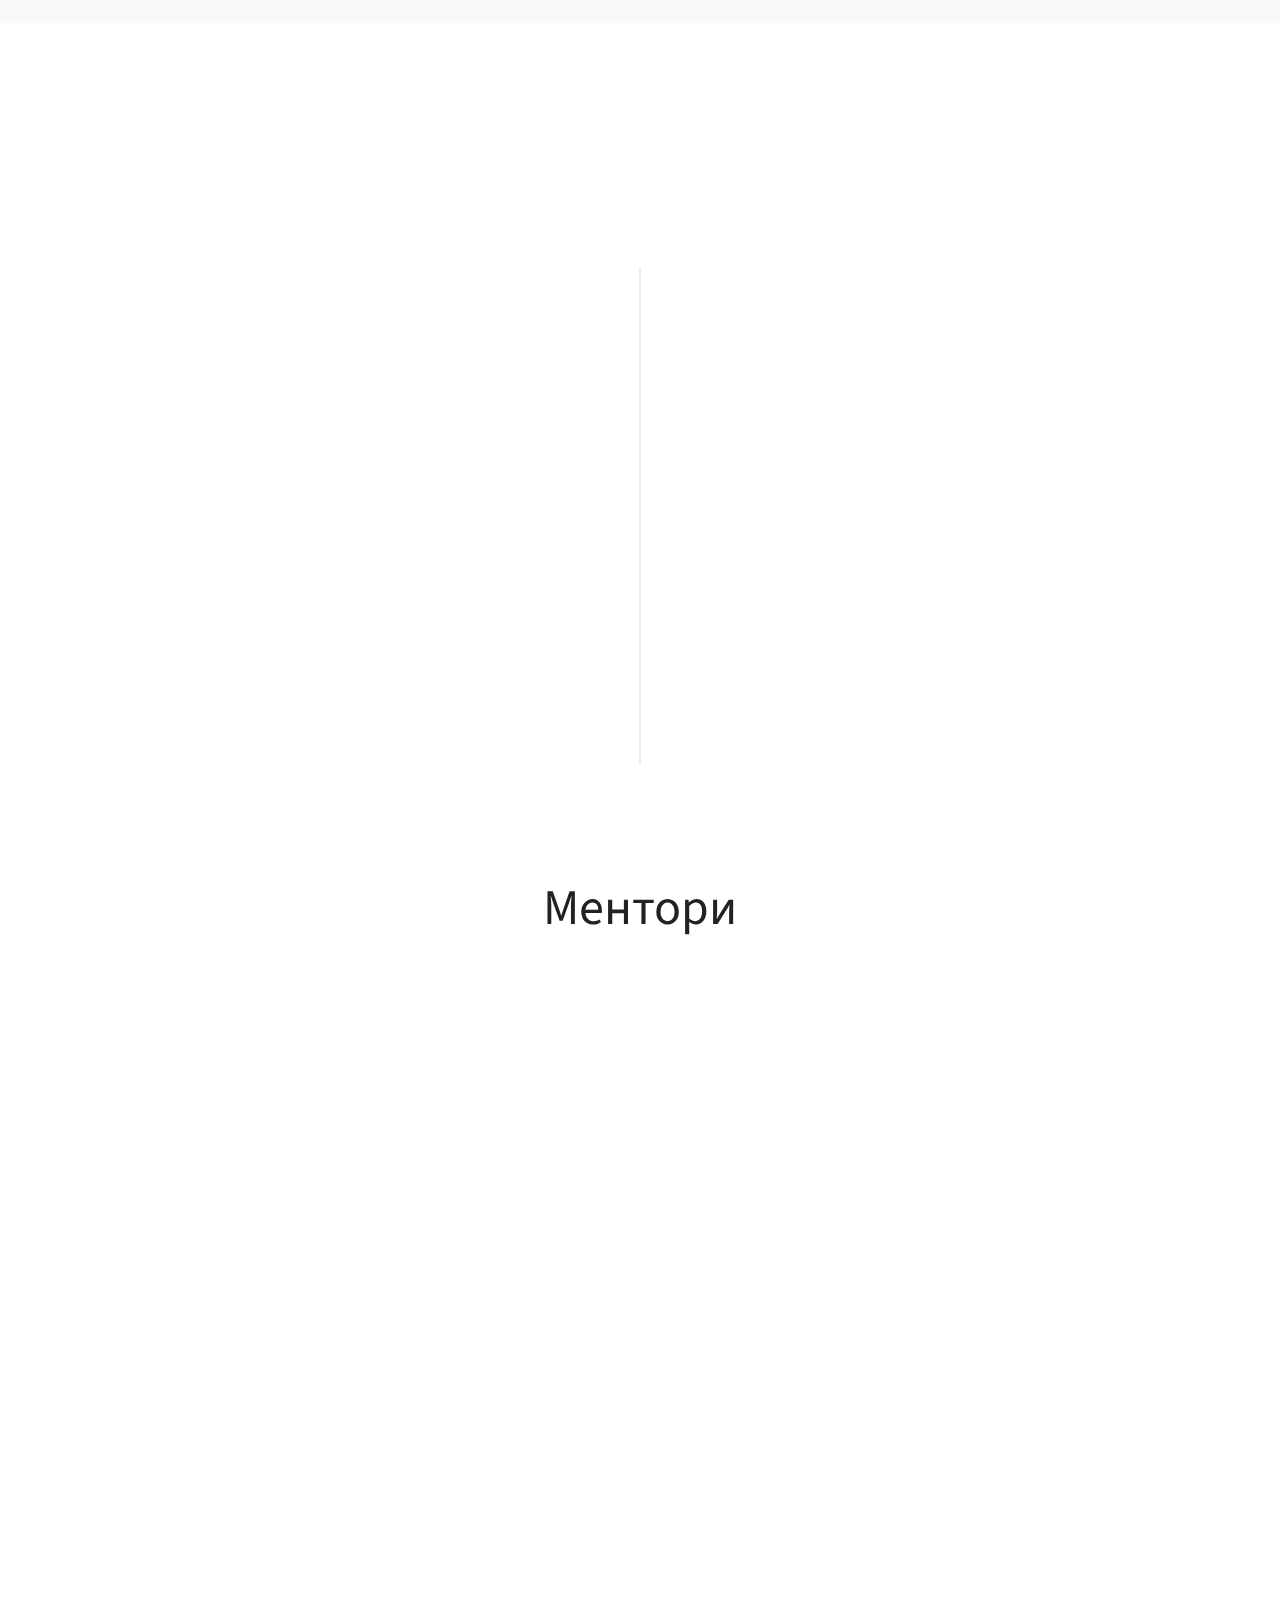
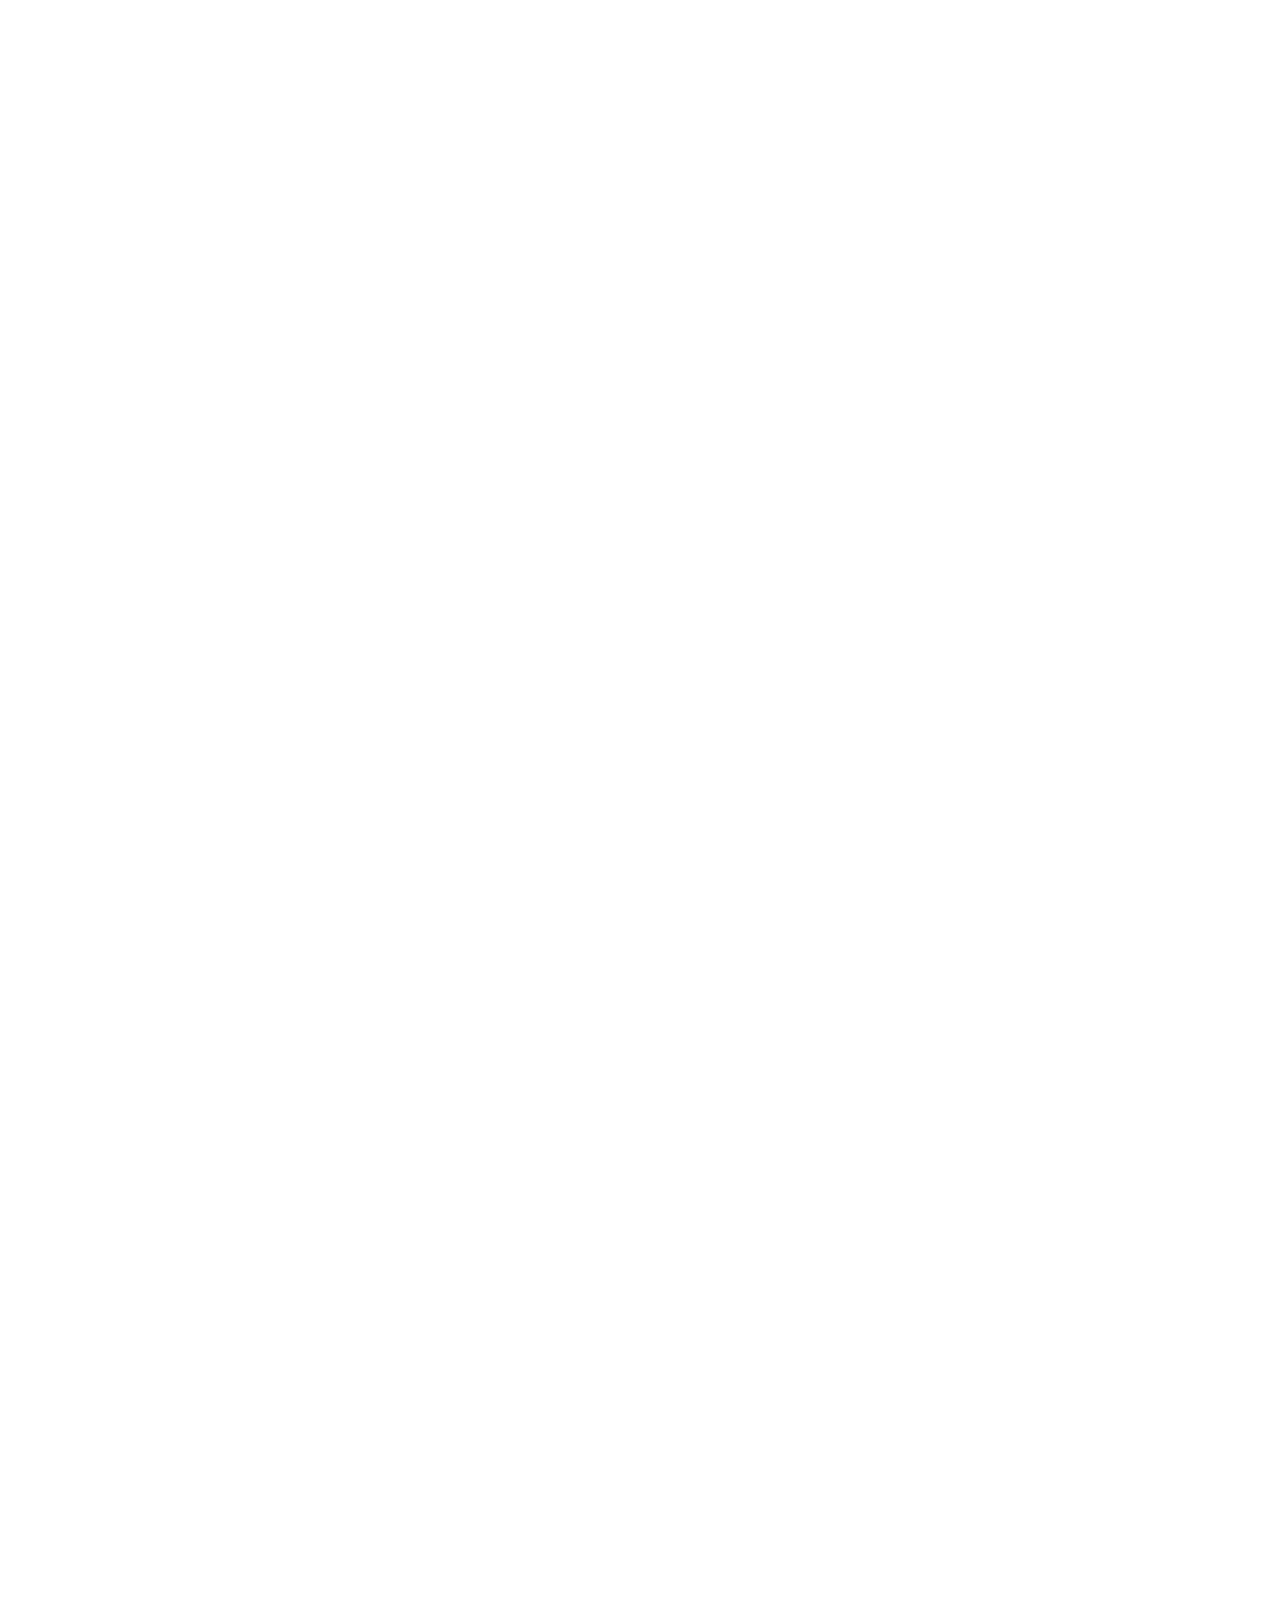
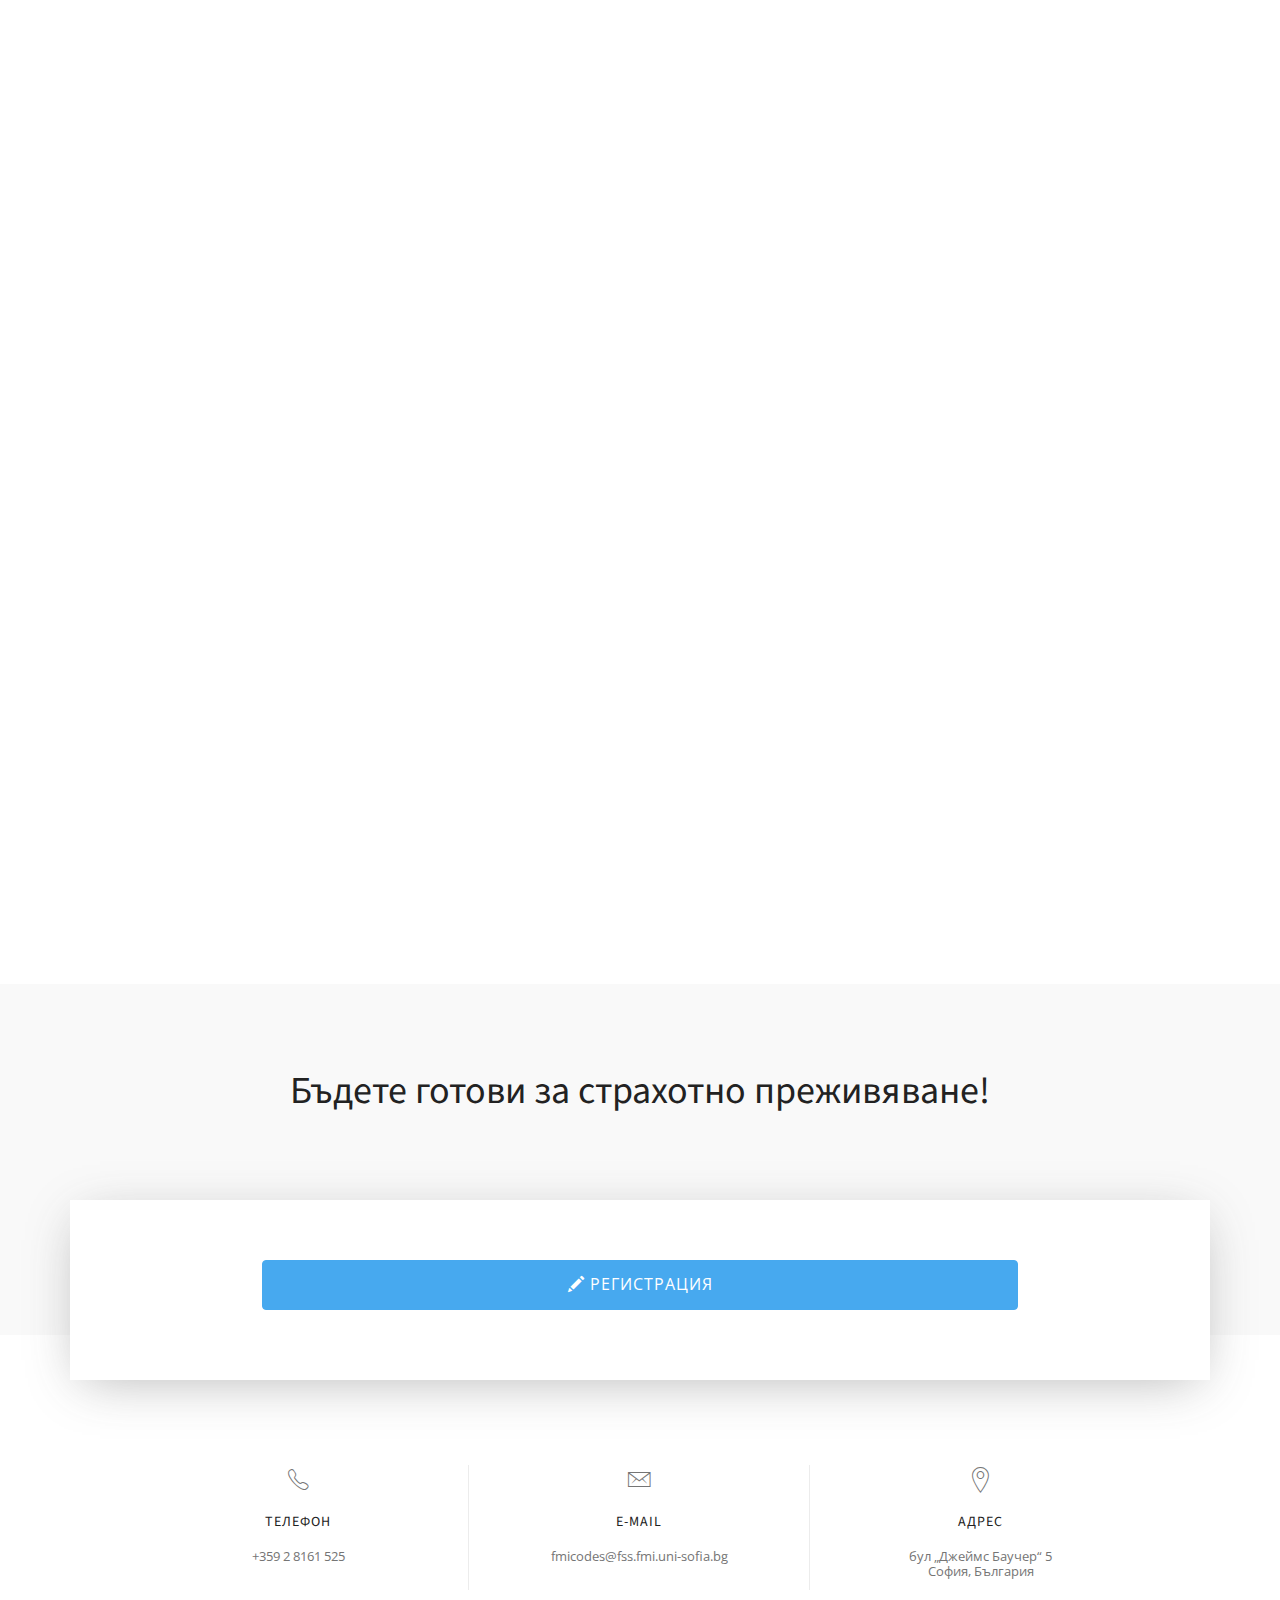
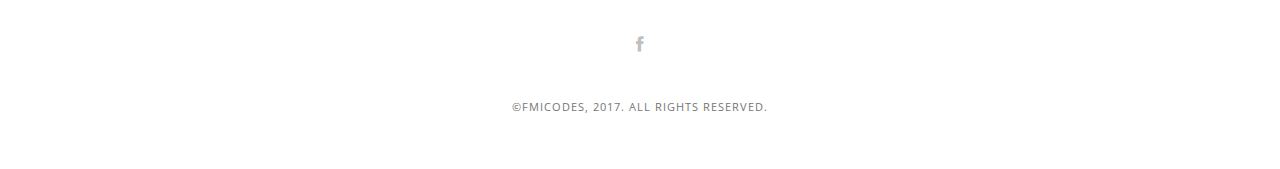
==== commit 3cb9bafe: "Add mentors nav button" ====
--- a/index.html
+++ b/index.html
@@ -63,6 +63,7 @@
                        <li><a href="#about">За Хакатона</a></li>
                         <li><a href="#whyjoin">Защо е як</a></li>
                         <li><a href="#schedule">Програма</a></li>
+                        <li><a href="#coaches">Ментори</a></li>
 						<li><a href="#FAQ">FAQ</a></li>
                         <li><a href="#contact-area">Контакти</a></li>
                     </ul>
@@ -737,7 +738,7 @@
                               <h4 class="coach-name">Павел Геневски</h4>
                               <h5 class="organization sap-org">SAP Labs Bulgaria</h5>
                               <img src="images/coaches/sap/p_genevski.jpg" width="200" height="200" class="img-fluid rounded-circle" alt="Generic placeholder thumbnail">
-                              <h5 class="coach-expertise">Research expert</h5>
+                              <h5 class="coach-expertise">Research Expert</h5>
                               <h6 class="coach-availability">Събота, 14ч. - 16ч.</h6>
                               <br>
                               <div class="skills">
@@ -751,7 +752,7 @@
                               <h4 class="coach-name">Николай Стойков</h4>
                               <h5 class="organization sap-org">SAP Labs Bulgaria</h5>
                               <img src="images/coaches/sap/n_stoykov.jpg" width="200" height="200" class="img-fluid rounded-circle" alt="Generic placeholder thumbnail">
-                              <h5 class="coach-expertise">Developer</h5>
+                              <h5 class="coach-expertise">Software Developer</h5>
                               <h6 class="coach-availability">Събота, 10ч. - 12ч.</h6>
                               <h6 class="coach-availability">Неделя, 10ч. - 12ч.</h6>
                               <div class="skills">
@@ -765,7 +766,7 @@
                               <h4 class="coach-name">Владимир Мутафов</h4>
                               <h5 class="organization sap-org">SAP Labs Bulgaria</h5>
                               <img src="images/coaches/sap/v_mutafov.png" width="200" height="200" class="img-fluid rounded-circle" alt="Generic placeholder thumbnail">
-                              <h5 class="coach-expertise">Developer</h5>
+                              <h5 class="coach-expertise">Software Developer</h5>
                               <h6 class="coach-availability">Събота, 14ч. - 20ч.</h6>
                               <h6 class="coach-availability">Неделя, 14ч. - 16ч.</h6>
                               <div class="skills">
@@ -779,7 +780,7 @@
                               <h4 class="coach-name">Станислав Хаджийски</h4>
                               <h5 class="organization vm-org">VMWare Bulgaria</h5>
                               <img src="images/coaches/vmware/s_hadjiiski.jpg" width="200" height="200" class="img-fluid rounded-circle" alt="Generic placeholder thumbnail">
-                              <h5 class="coach-expertise">Developer</h5>
+                              <h5 class="coach-expertise">Software Developer</h5>
                               <h6 class="coach-availability">Неделя, 10ч. - 12ч.</h6>
                               <br>
                               <div class="skills">
@@ -798,13 +799,13 @@
                               <h4 class="coach-name">Димитър Цонев</h4>
                               <h5 class="organization accedia-org">Accedia</h5>
                               <img src="images/coaches/accedia/d_tsonev.png" width="200" height="200" class="img-fluid rounded-circle" alt="Generic placeholder thumbnail">
-                              <h5 class="coach-expertise">Software consultant</h5>
+                              <h5 class="coach-expertise">Senior Software Consultant</h5>
                               <h6 class="coach-availability">Събота, 14ч. - 20ч.</h6>
                               <h6 class="coach-availability">Неделя, 10ч. - 16ч.</h6>
                               <div class="skills">
                                 <div class="skill text-muted"><i class="devicon fas fa-credit-card"></i> Financial product development</div>
                                 <div class="skill text-muted"><i class="devicon devicon-dot-net-plain-wordmark colored"></i> .NET Framework, Microsoft technologies</div>
-                                <div class="skill text-muted"><i class="devicon glyphicon glyphicon-user"></i> Team leader</div>
+                                <br>
                                 <br>
                               </div>
                             </div>
@@ -812,7 +813,7 @@
                               <h4 class="coach-name">Николай Николов</h4>
                               <h5 class="organization accedia-org">Accedia</h5>
                               <img src="images/coaches/accedia/n_nikolov.jpg" width="200" height="200" class="img-fluid rounded-circle" alt="Generic placeholder thumbnail">
-                              <h5 class="coach-expertise">Software consultant</h5>
+                              <h5 class="coach-expertise">Software Consultant</h5>
                               <h6 class="coach-availability">Събота, 14ч. - 20ч.</h6>
                               <br>
                               <div class="skills">
@@ -826,7 +827,7 @@
                               <h4 class="coach-name">Михаил Карев</h4>
                               <h5 class="organization accedia-org">Accedia</h5>
                               <img src="images/coaches/accedia/m_karev.jpg" width="200" height="200" class="img-fluid rounded-circle" alt="Generic placeholder thumbnail">
-                              <h5 class="coach-expertise">Software consultant</h5>
+                              <h5 class="coach-expertise">Senior Software Consultant</h5>
                               <h6 class="coach-availability">Събота, 10ч. - 20ч.</h6>
                               <h6 class="coach-availability">Неделя, 10ч. - 16ч.</h6>
                               <div class="skills">
@@ -840,7 +841,7 @@
                               <h4 class="coach-name">Петър Георгиев</h4>
                               <h5 class="organization accedia-org">Accedia</h5>
                               <img src="images/coaches/accedia/p_georgiev.jpg" width="200" height="200" class="img-fluid rounded-circle" alt="Generic placeholder thumbnail">
-                              <h5 class="coach-expertise">Software developer</h5>
+                              <h5 class="coach-expertise">Software Developer</h5>
                               <h6 class="coach-availability">Събота, 10ч. - 20ч.</h6>
                               <h6 class="coach-availability">Неделя, 10ч. - 16ч.</h6>
                               <div class="skills">
@@ -963,11 +964,8 @@
                         </section>
 
                     </div>
-                    <!--.clients-list-->
-                </div>
-                <!--.row-->
+                </div>
             </div>
-            <!--.container-->
         </div>
 
 		<!--#FAQ -->
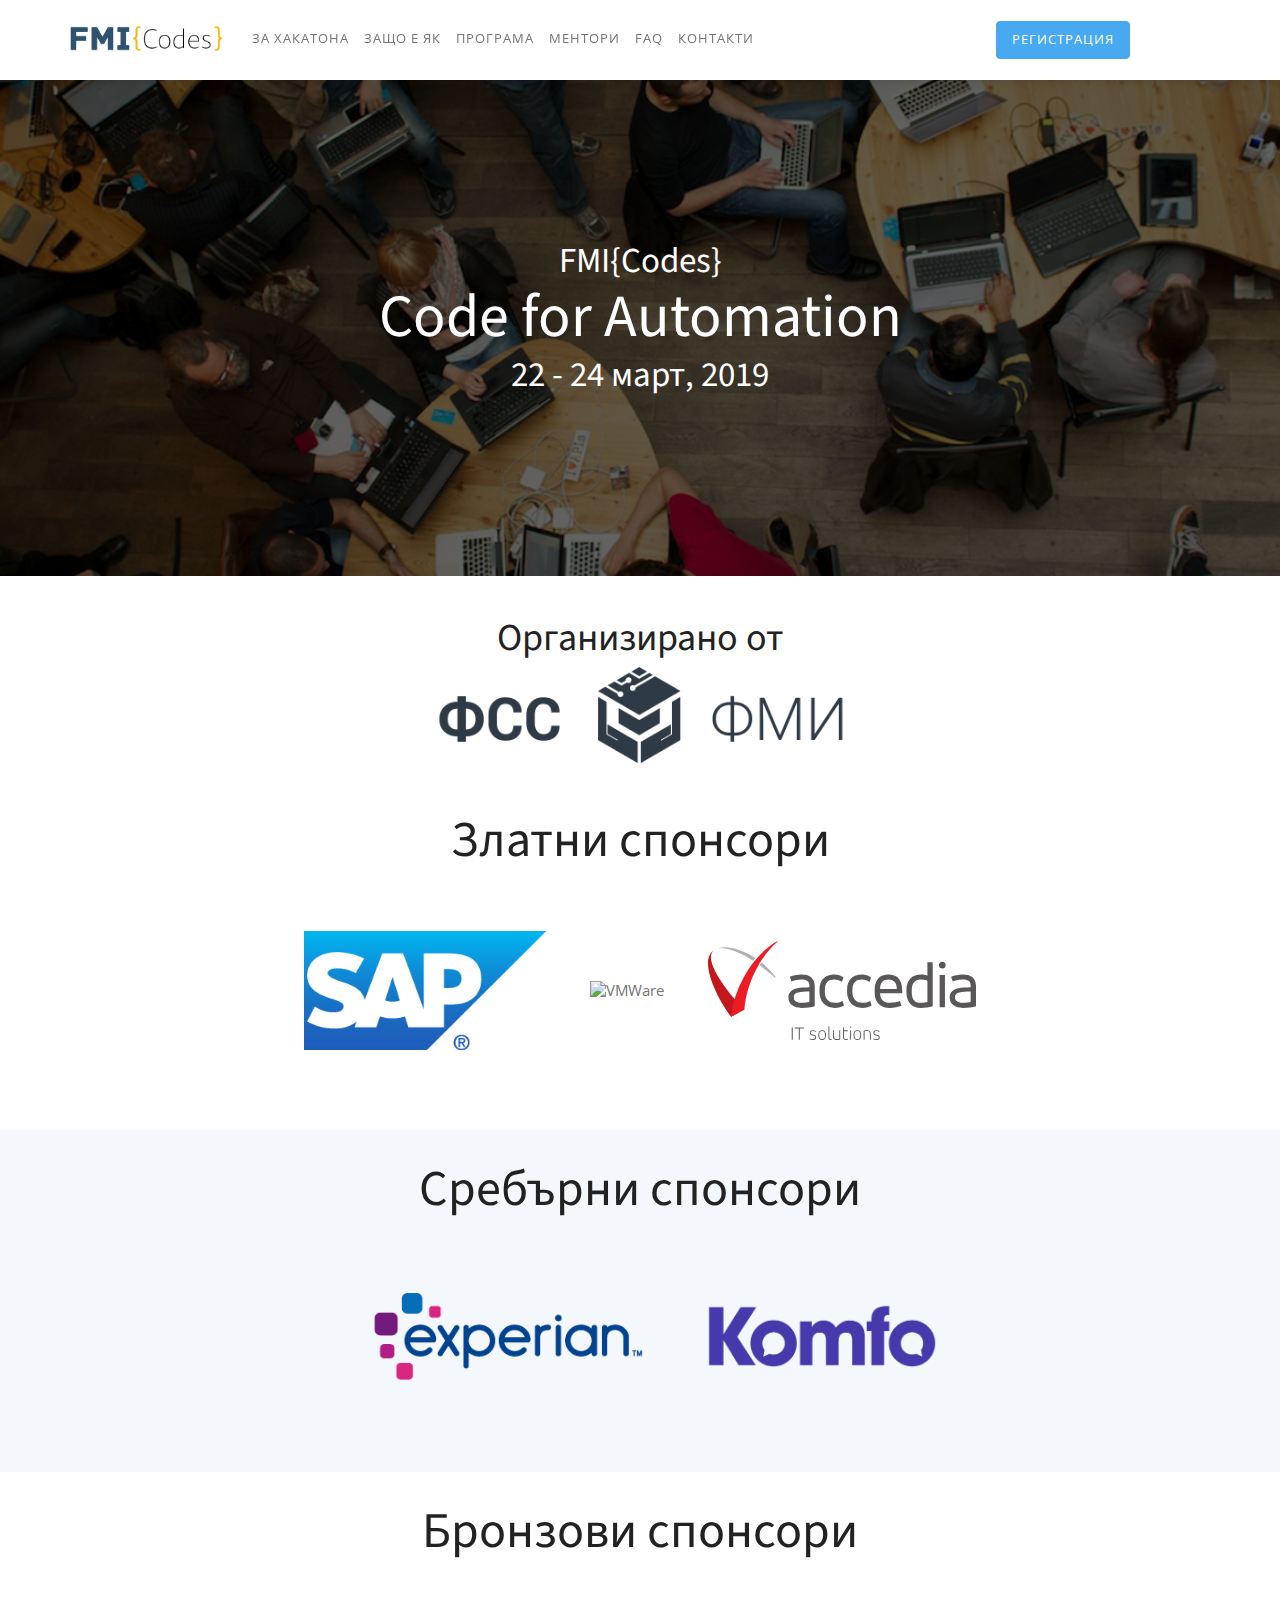
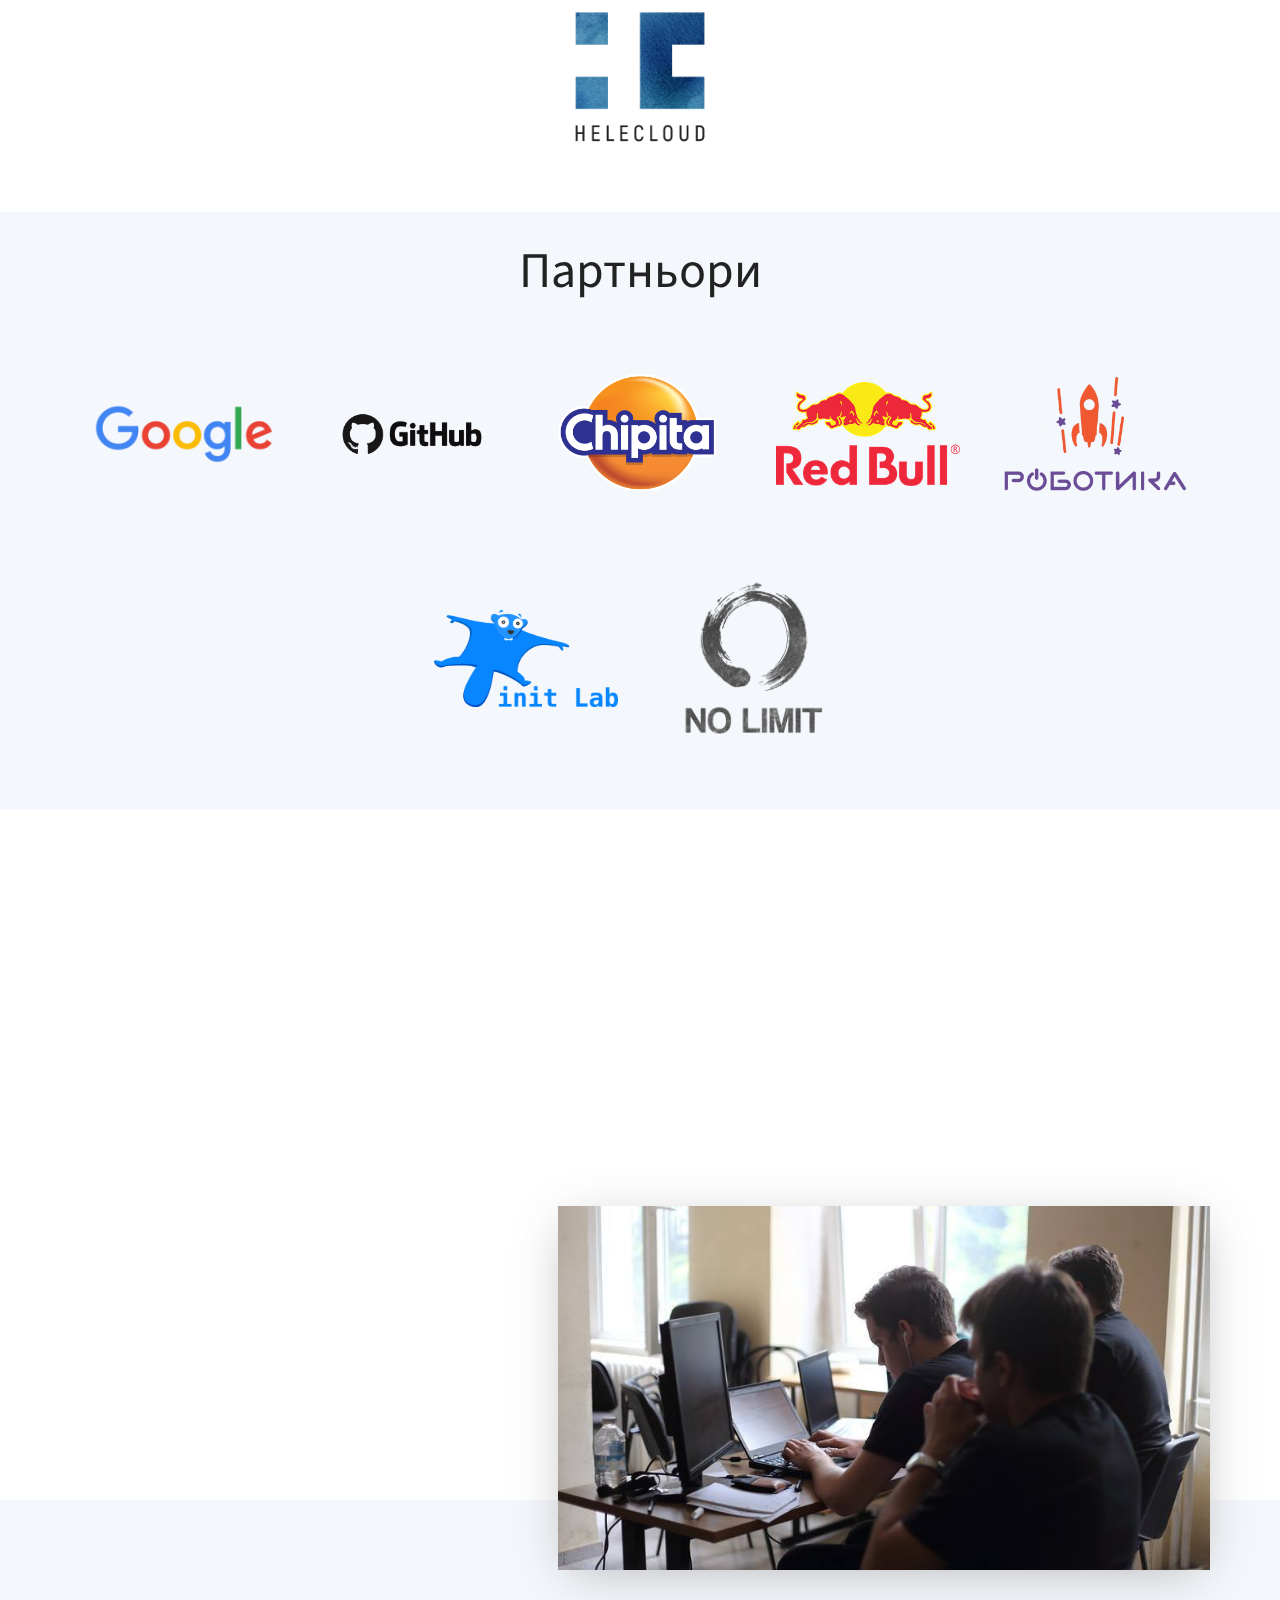
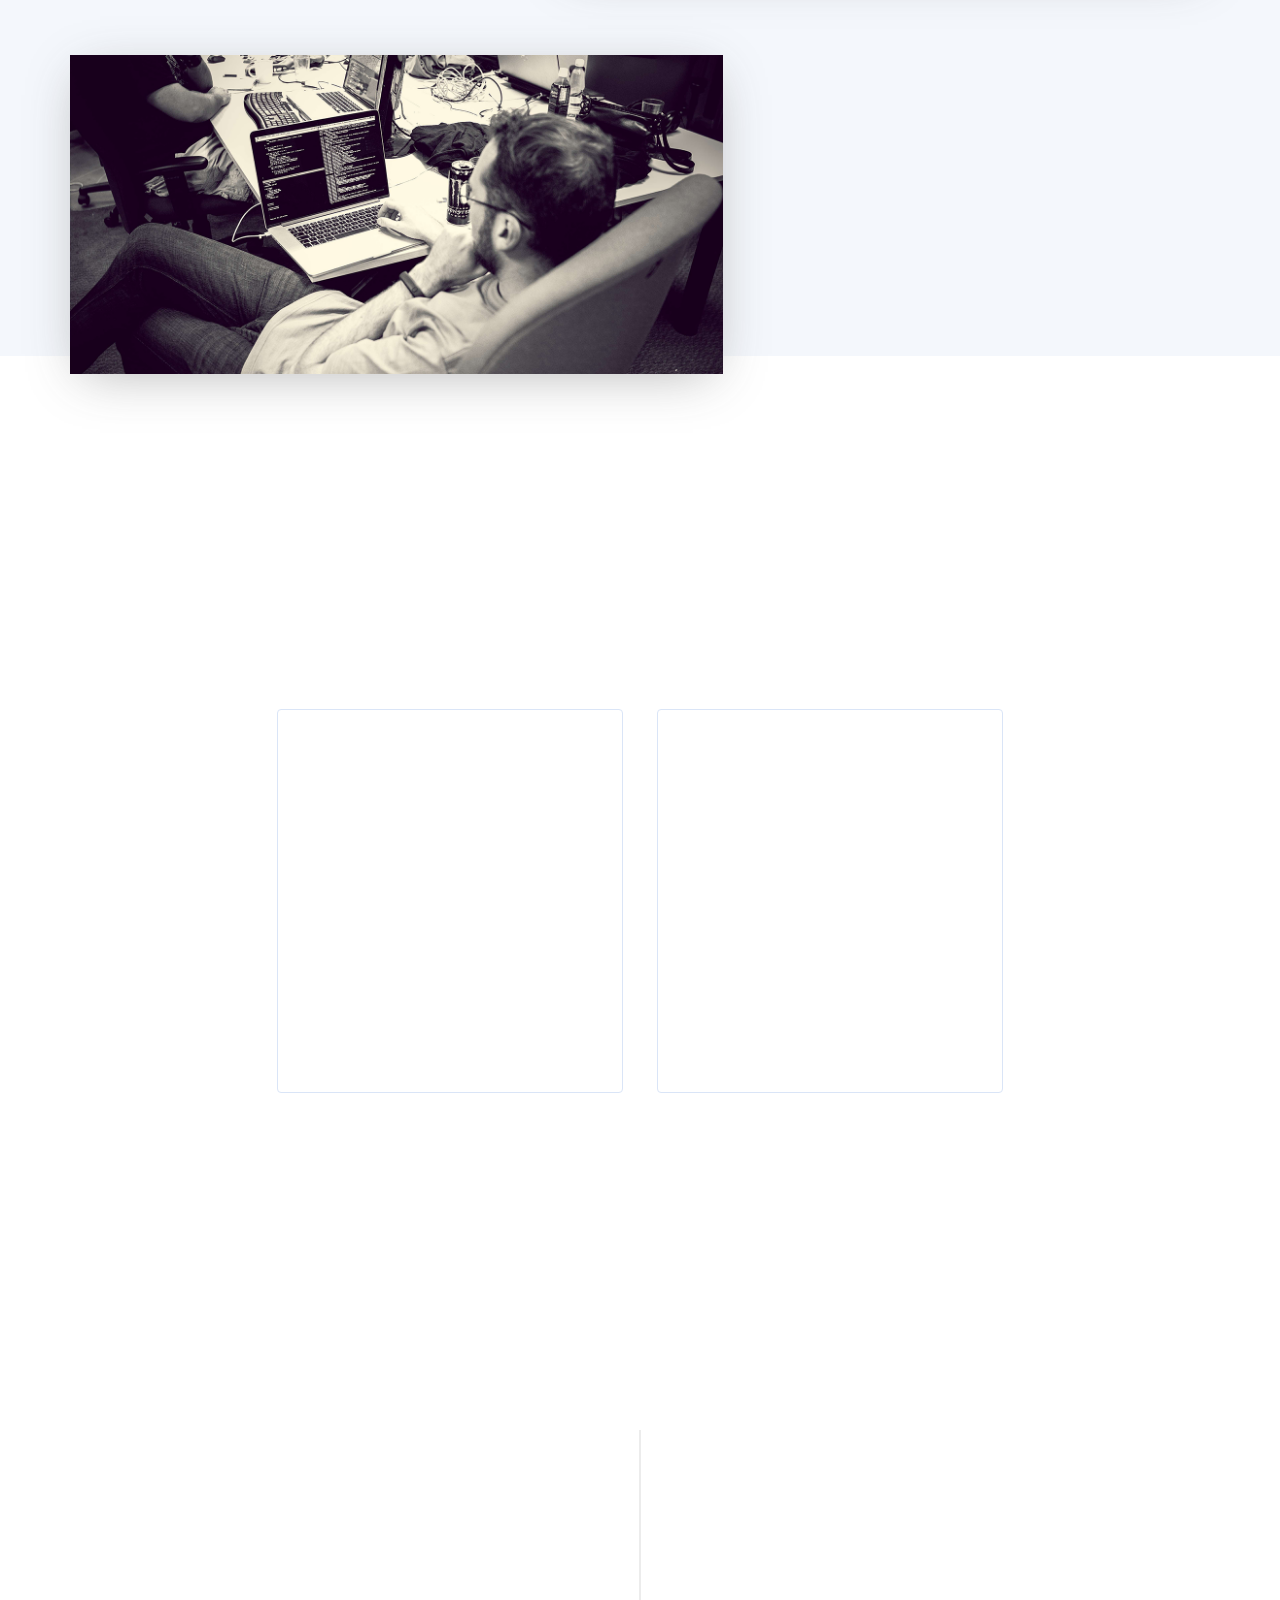
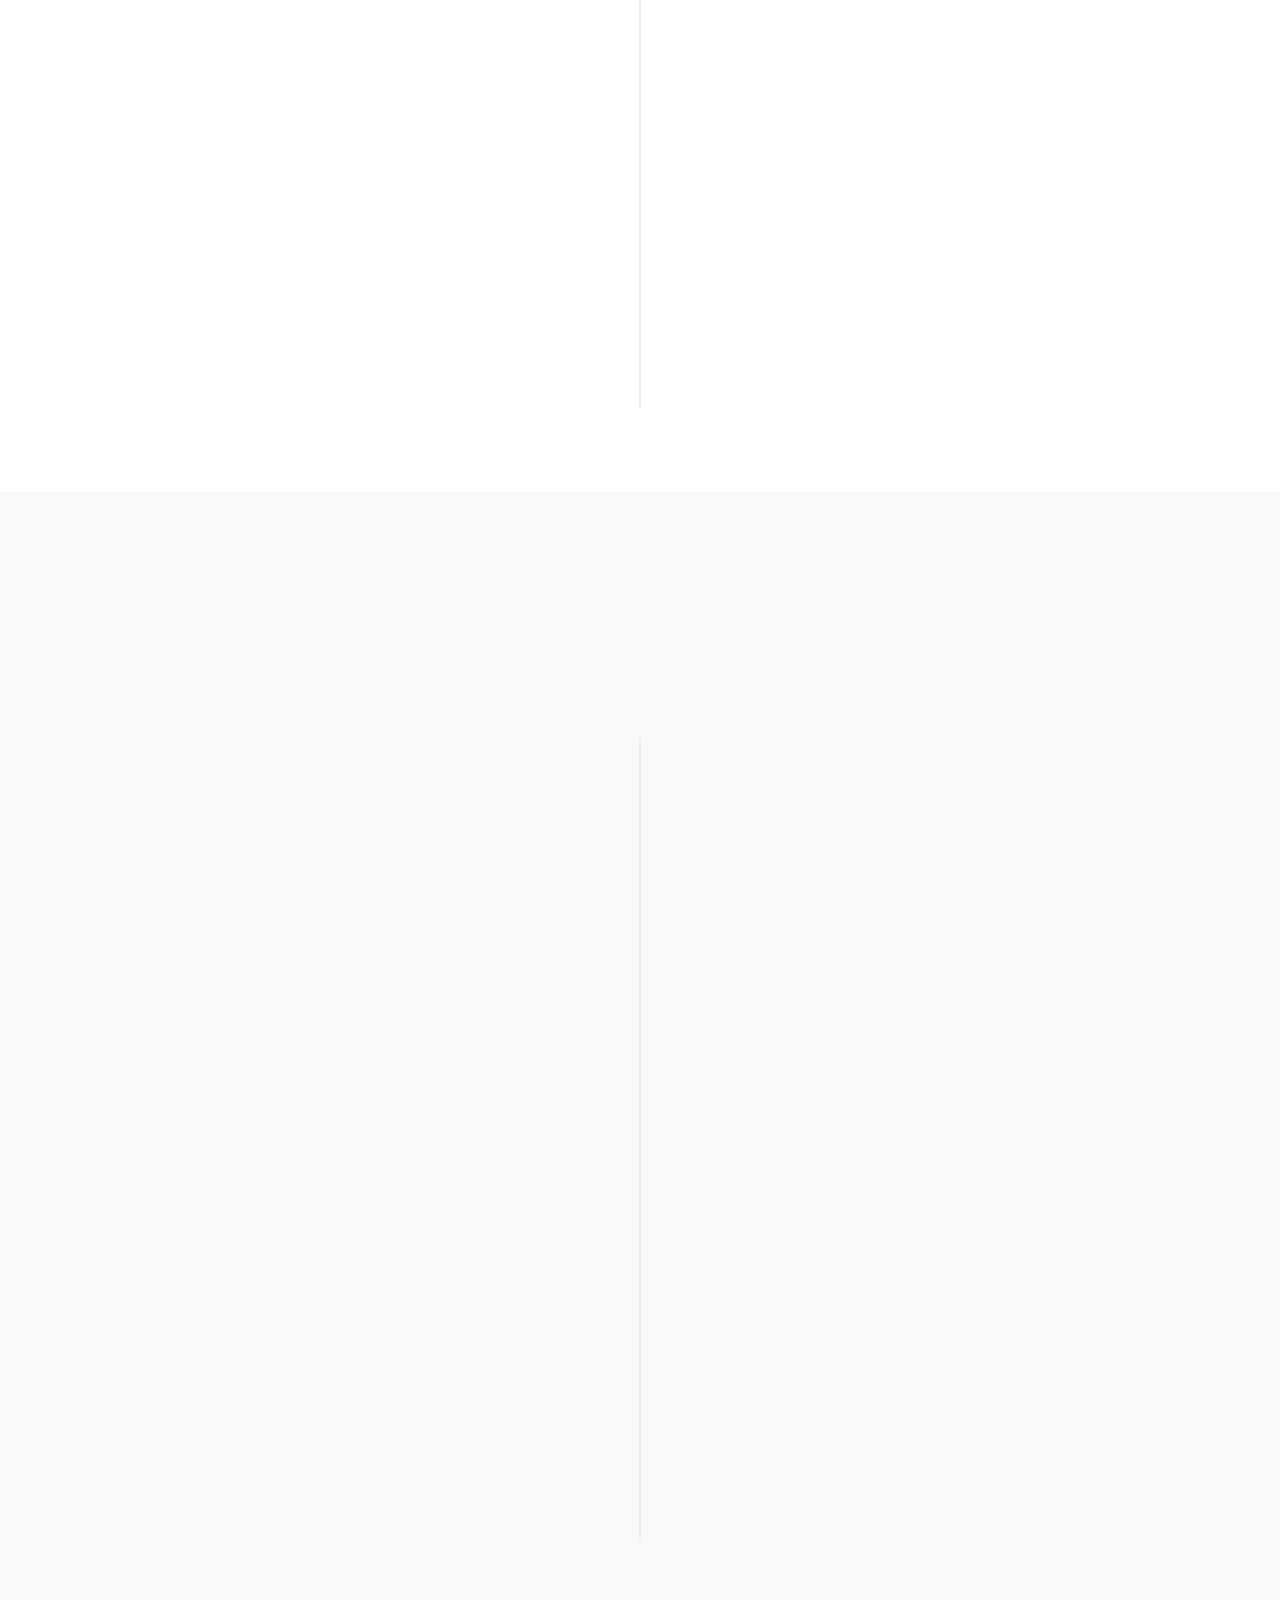
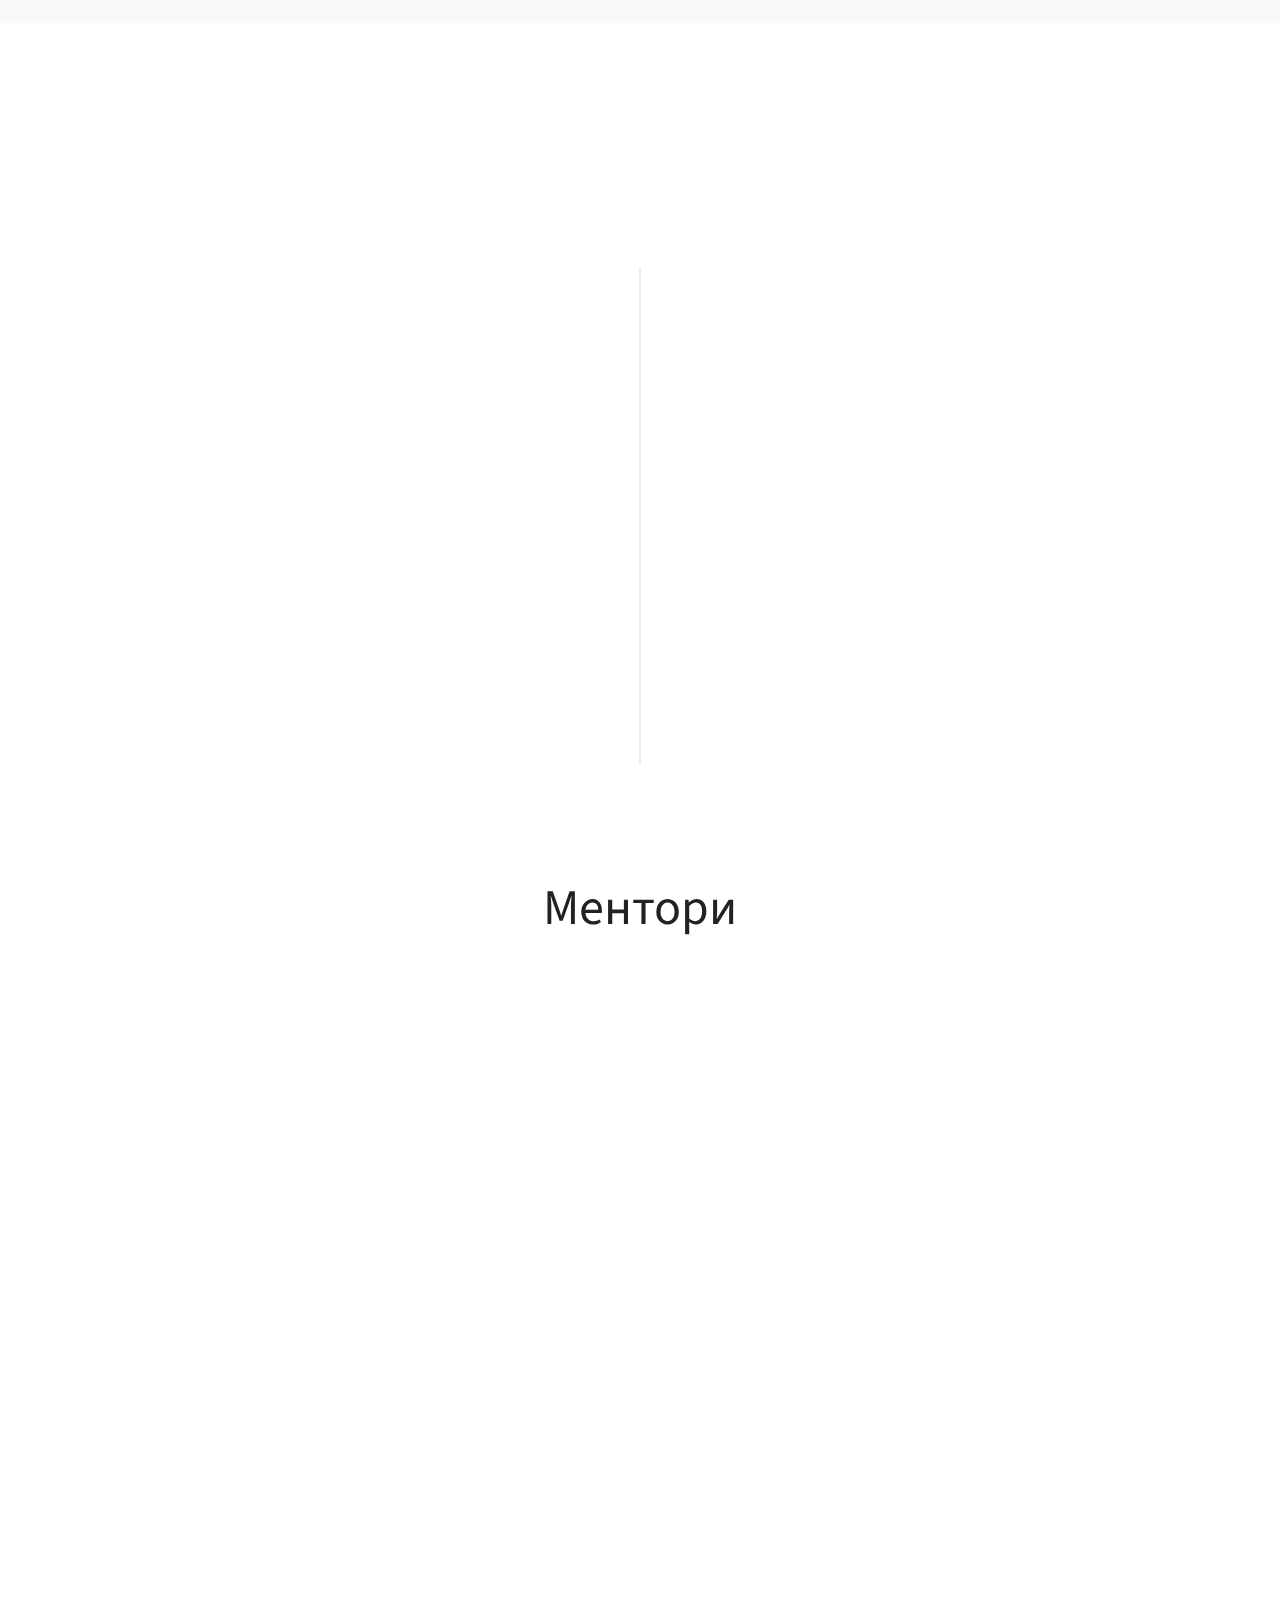
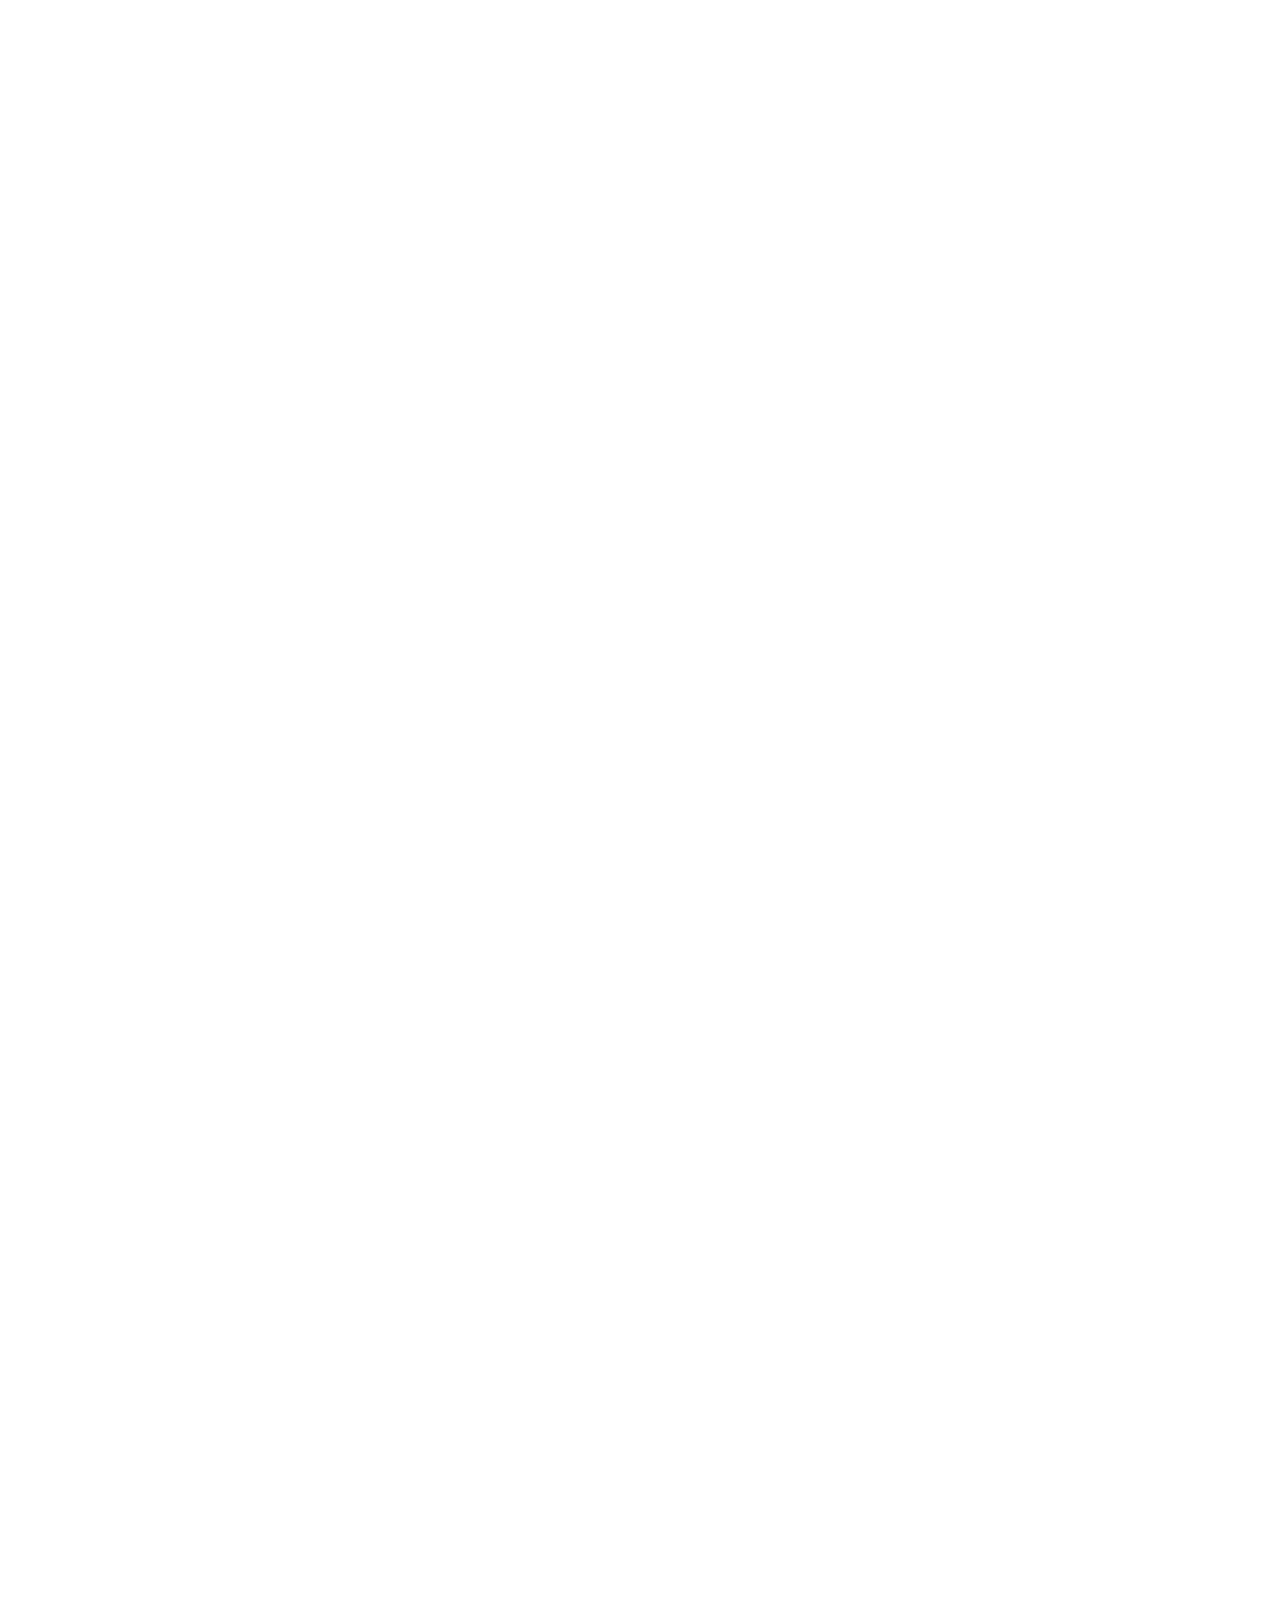
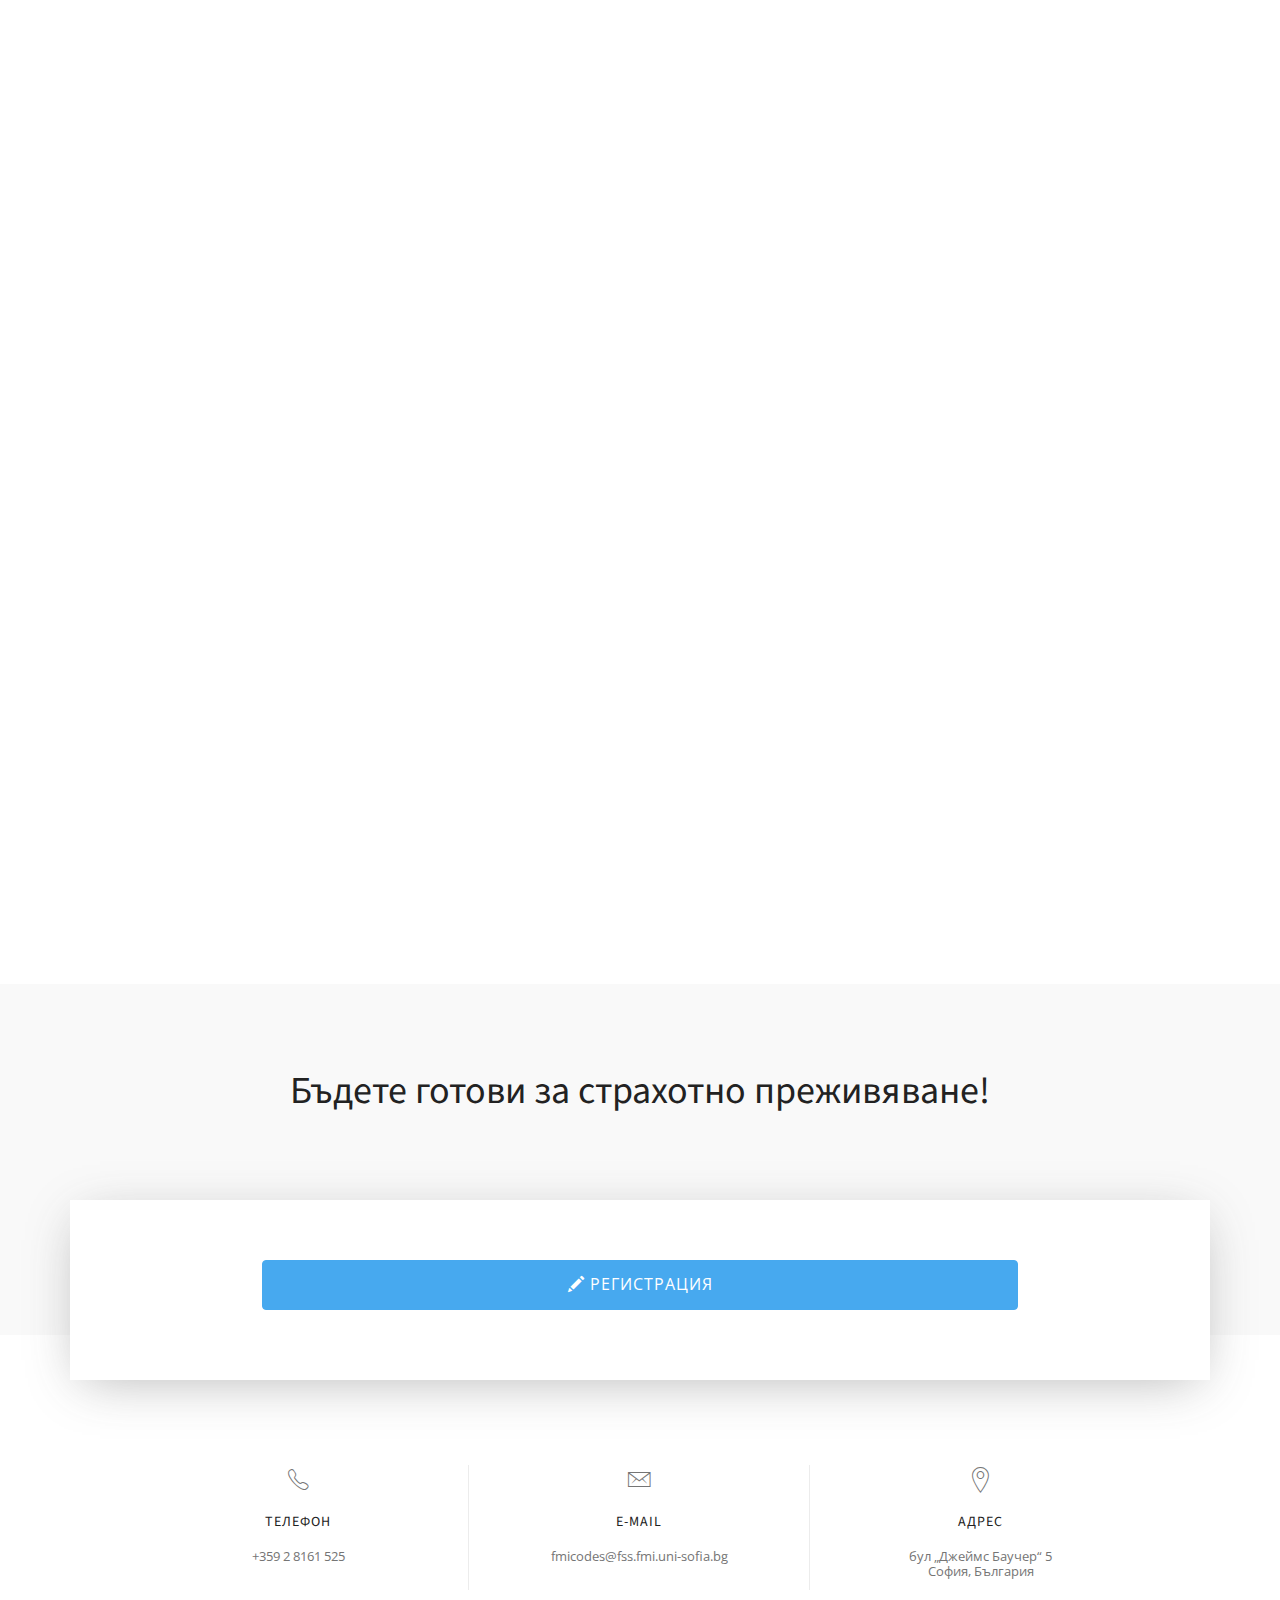
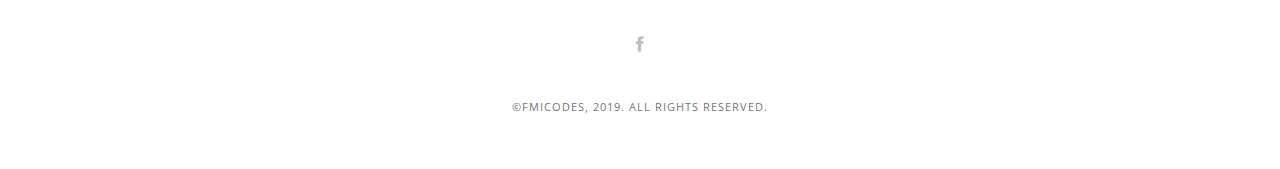
==== commit 69e7aa5d: "Update hackathon date" ====
--- a/index.html
+++ b/index.html
@@ -1,4 +1,4 @@
-<!DOCTYPE html>
+﻿<!DOCTYPE html>
 <!--[if IE 9]>    <html class="ie9" lang="en"> <![endif]-->
 <html class="" lang="en">
 
@@ -95,8 +95,8 @@
                       <div class="hero-copy white-text text-center">
                             <div class="hero-copy-title wow fadeInDown" data-wow-delay="0.3s" data-wow-duration="1s">
                               <h1 id="ogi-hero-name">FMI{Codes}</h1>
-								<h1 id="ogi-hero-theme">Code for Sofia</h1>
-								<h1 id="ogi-hero-date">15 - 17 декември, 2017</h1>
+								<h1 id="ogi-hero-theme">Code for Automation</h1>
+								<h1 id="ogi-hero-date">22 - 24 март, 2019</h1>
                             </div>
                             <!--.hero-copy-title-->
                             <!--.hero-copy-desc-->
@@ -321,7 +321,7 @@
                                    <!--.feature-text-desc-head-->
                                     <div class="feature-text-desc-body wow fadeInUp" data-wow-delay="0.1s" data-wow-duration="1.6s">
                                         <p>
-										Един уикенд 15-17 декември, една сграда - тази на ФМИ, ще съберат енергията, която е нужна, за да направим по една малка крачка към по-добрата среда. Не е нужно идеята да бъде грандиозна, а ти - да бъдеш специалист. Важното е да събереш съмишленици - това всъщност е твоят отбор от 2 до 6 човека. А ние ще ти осигурим ментори, които ще дават насоки, място където да се съберете и работите по своята инициатива, безплатен WI-FI, хапване, swag, игри и много изненади, за които скоро ще споделим. Регистрацията е отворена до <b>12.12.2017г</b>.										</p>
+										Един уикенд 22-24 март, една сграда - тази на ФМИ, ще съберат енергията, която е нужна, за да направим по една малка крачка към по-добрата среда. Не е нужно идеята да бъде грандиозна, а ти - да бъдеш специалист. Важното е да събереш съмишленици - това всъщност е твоят отбор от 2 до 6 човека. А ние ще ти осигурим ментори, които ще дават насоки, място където да се съберете и работите по своята инициатива, безплатен WI-FI, хапване, swag, игри и много изненади, за които скоро ще споделим. Регистрацията е отворена до <b>20.03.2019г</b>.										</p>
                                     </div>
                                     <!--.feature-text-desc-body-->
                             </div>
@@ -459,7 +459,7 @@
                                 </header>
                                 <div class="step-desc-body">
                                     <p>
-									Регистрацията започва в 17:00 часа на 15.12.2017 във фоайето на ФМИ. В <b>18:00 часа</b>, <b>зала 325</b> е <b>официалното откриване</b>, на което ще се запознаете с това, което ще правим през следващите дни. Отборите, които предварително са заявили, че искат да разкажат за идеята си, ще имат тази възможност.									</p>
+									Регистрацията започва в 17:00 часа на 22.03.2019 във фоайето на ФМИ. В <b>18:00 часа</b>, <b>зала 325</b> е <b>официалното откриване</b>, на което ще се запознаете с това, което ще правим през следващите дни. Отборите, които предварително са заявили, че искат да разкажат за идеята си, ще имат тази възможност.									</p>
                                 </div>
                                 <!--.step-desc-body-->
                             </div>
@@ -803,9 +803,9 @@
                               <h6 class="coach-availability">Събота, 14ч. - 20ч.</h6>
                               <h6 class="coach-availability">Неделя, 10ч. - 16ч.</h6>
                               <div class="skills">
-                                <div class="skill text-muted"><i class="devicon fas fa-credit-card"></i> Financial product development</div>
-                                <div class="skill text-muted"><i class="devicon devicon-dot-net-plain-wordmark colored"></i> .NET Framework, Microsoft technologies</div>
-                                <br>
+                                <div class="skill text-muted"><i class="devicon fas fa-trophy"></i> Microsoft Certified Developer</div>
+                                <div class="skill text-muted"><i class="devicon fas fa-tv"></i> Desktop & Web applications</div>
+                  	<div class="skill text-muted"><i class="devicon devicon-dot-net-plain-wordmark colored"></i> .NET Framework, MSSQL Server, Azure</div>
                                 <br>
                               </div>
                             </div>
@@ -841,7 +841,7 @@
                               <h4 class="coach-name">Петър Георгиев</h4>
                               <h5 class="organization accedia-org">Accedia</h5>
                               <img src="images/coaches/accedia/p_georgiev.jpg" width="200" height="200" class="img-fluid rounded-circle" alt="Generic placeholder thumbnail">
-                              <h5 class="coach-expertise">Software Developer</h5>
+                              <h5 class="coach-expertise">Software Consultant</h5>
                               <h6 class="coach-availability">Събота, 10ч. - 20ч.</h6>
                               <h6 class="coach-availability">Неделя, 10ч. - 16ч.</h6>
                               <div class="skills">
@@ -1102,7 +1102,7 @@
 
                     <div class="row footer-copyright contact-area-rows">
                         <div class="col-md-12">
-                            <p class="copyright text-center">&copy;FMICodes, 2017. All Rights Reserved.</p>
+                            <p class="copyright text-center">&copy;FMICodes, 2019. All Rights Reserved.</p>
                         </div>
                         <!--.col-md-12-->
                     </div>
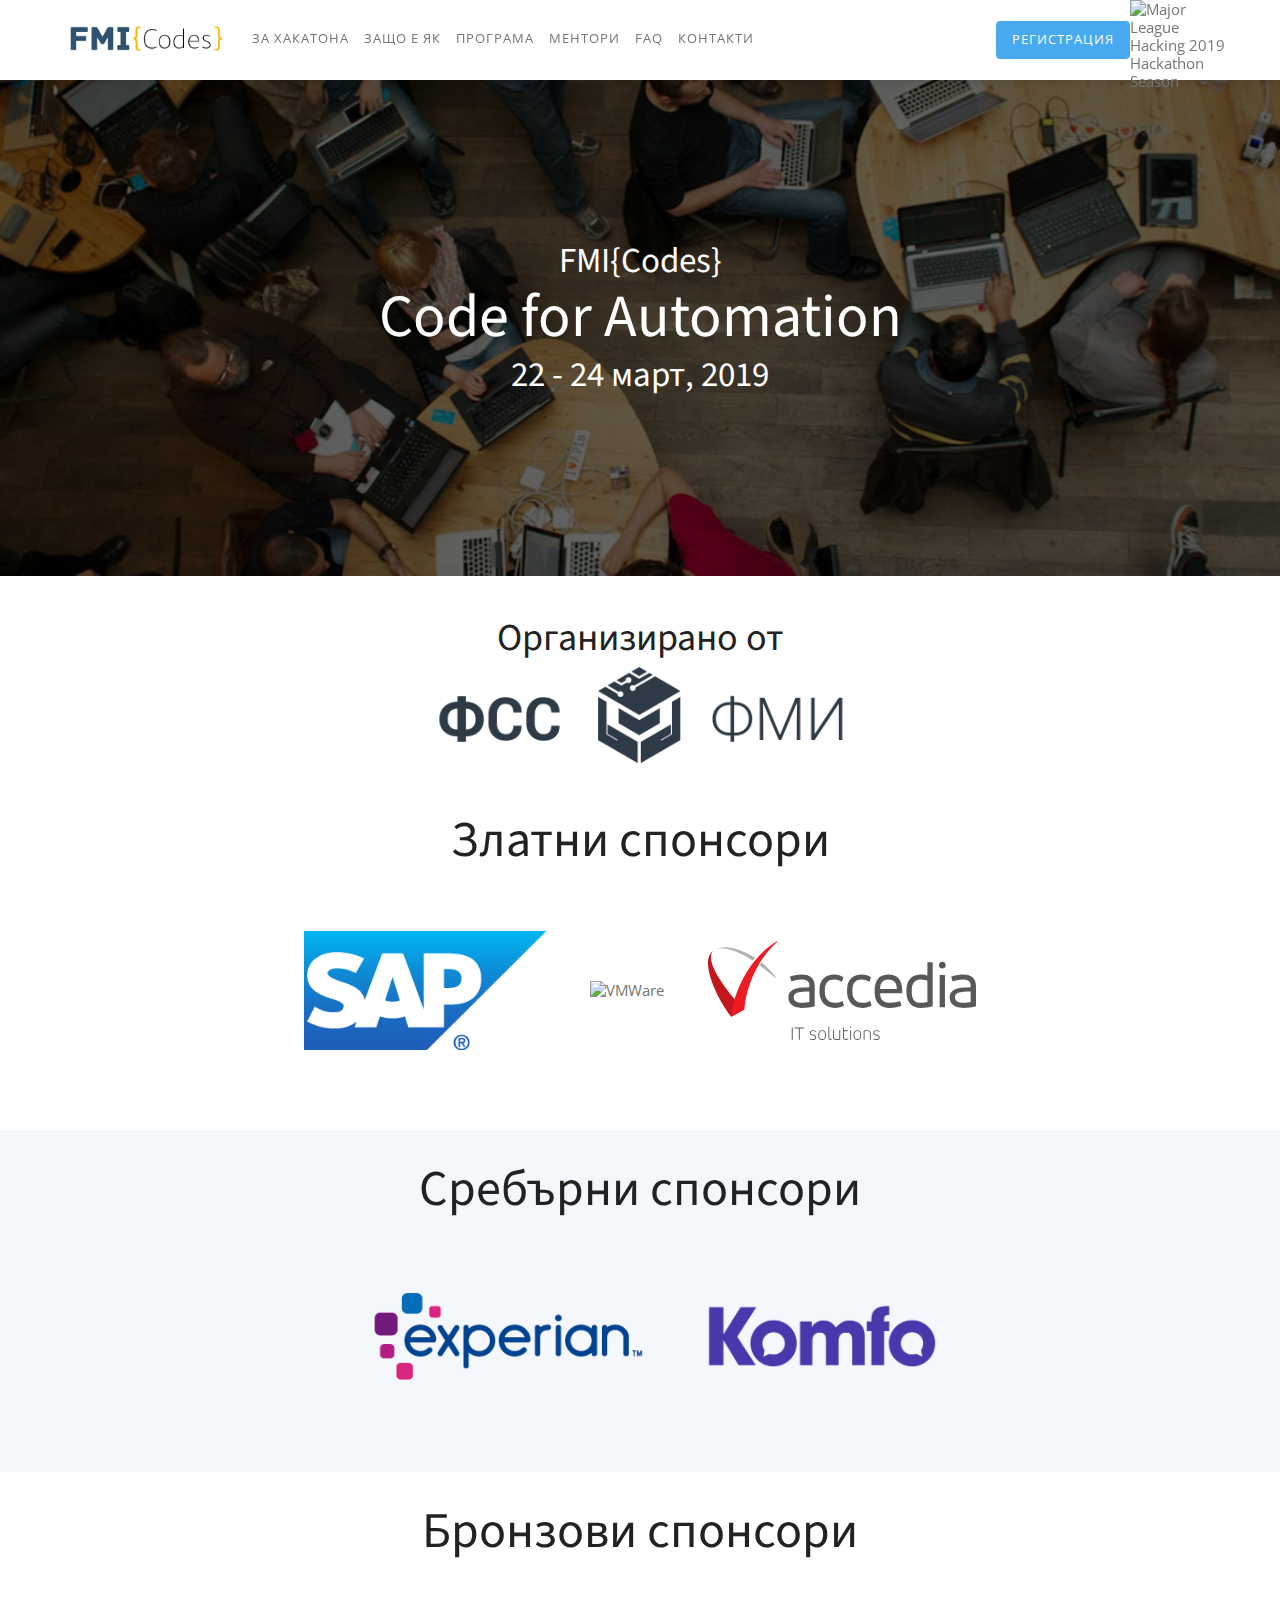
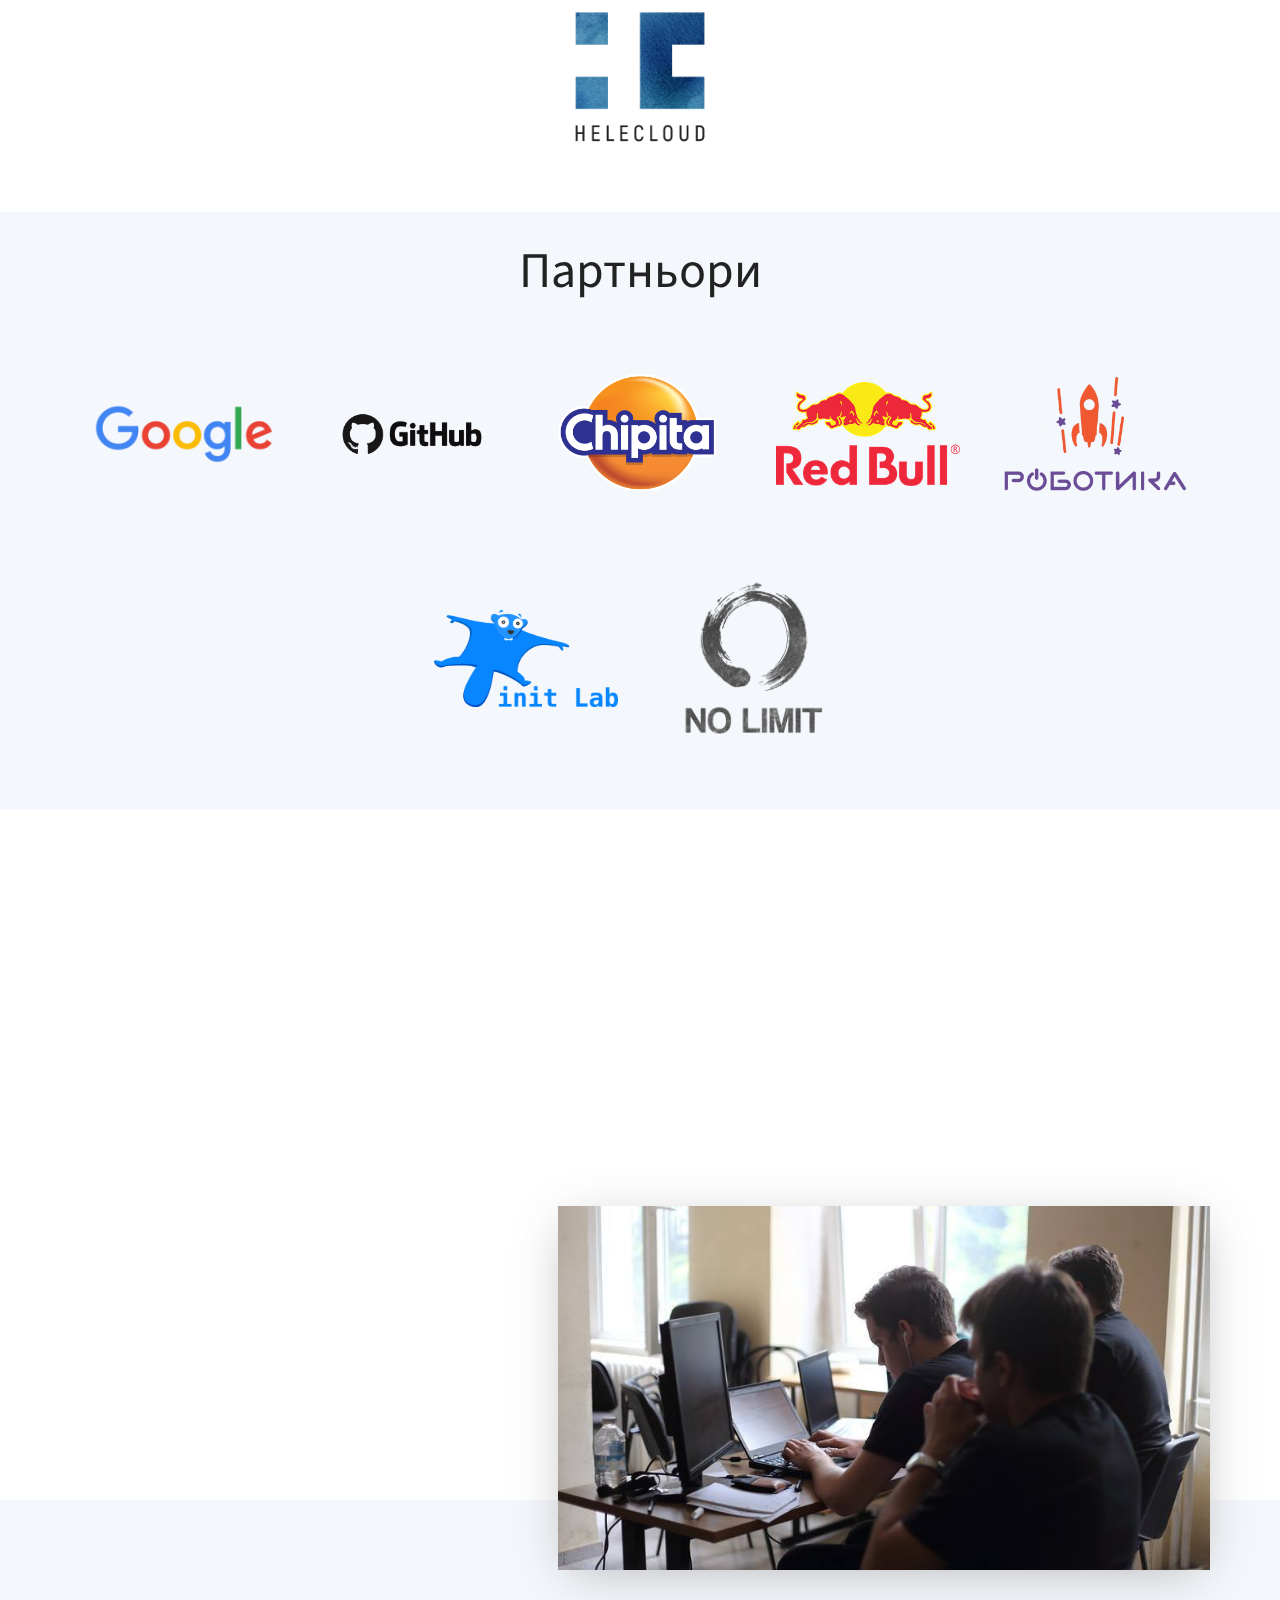
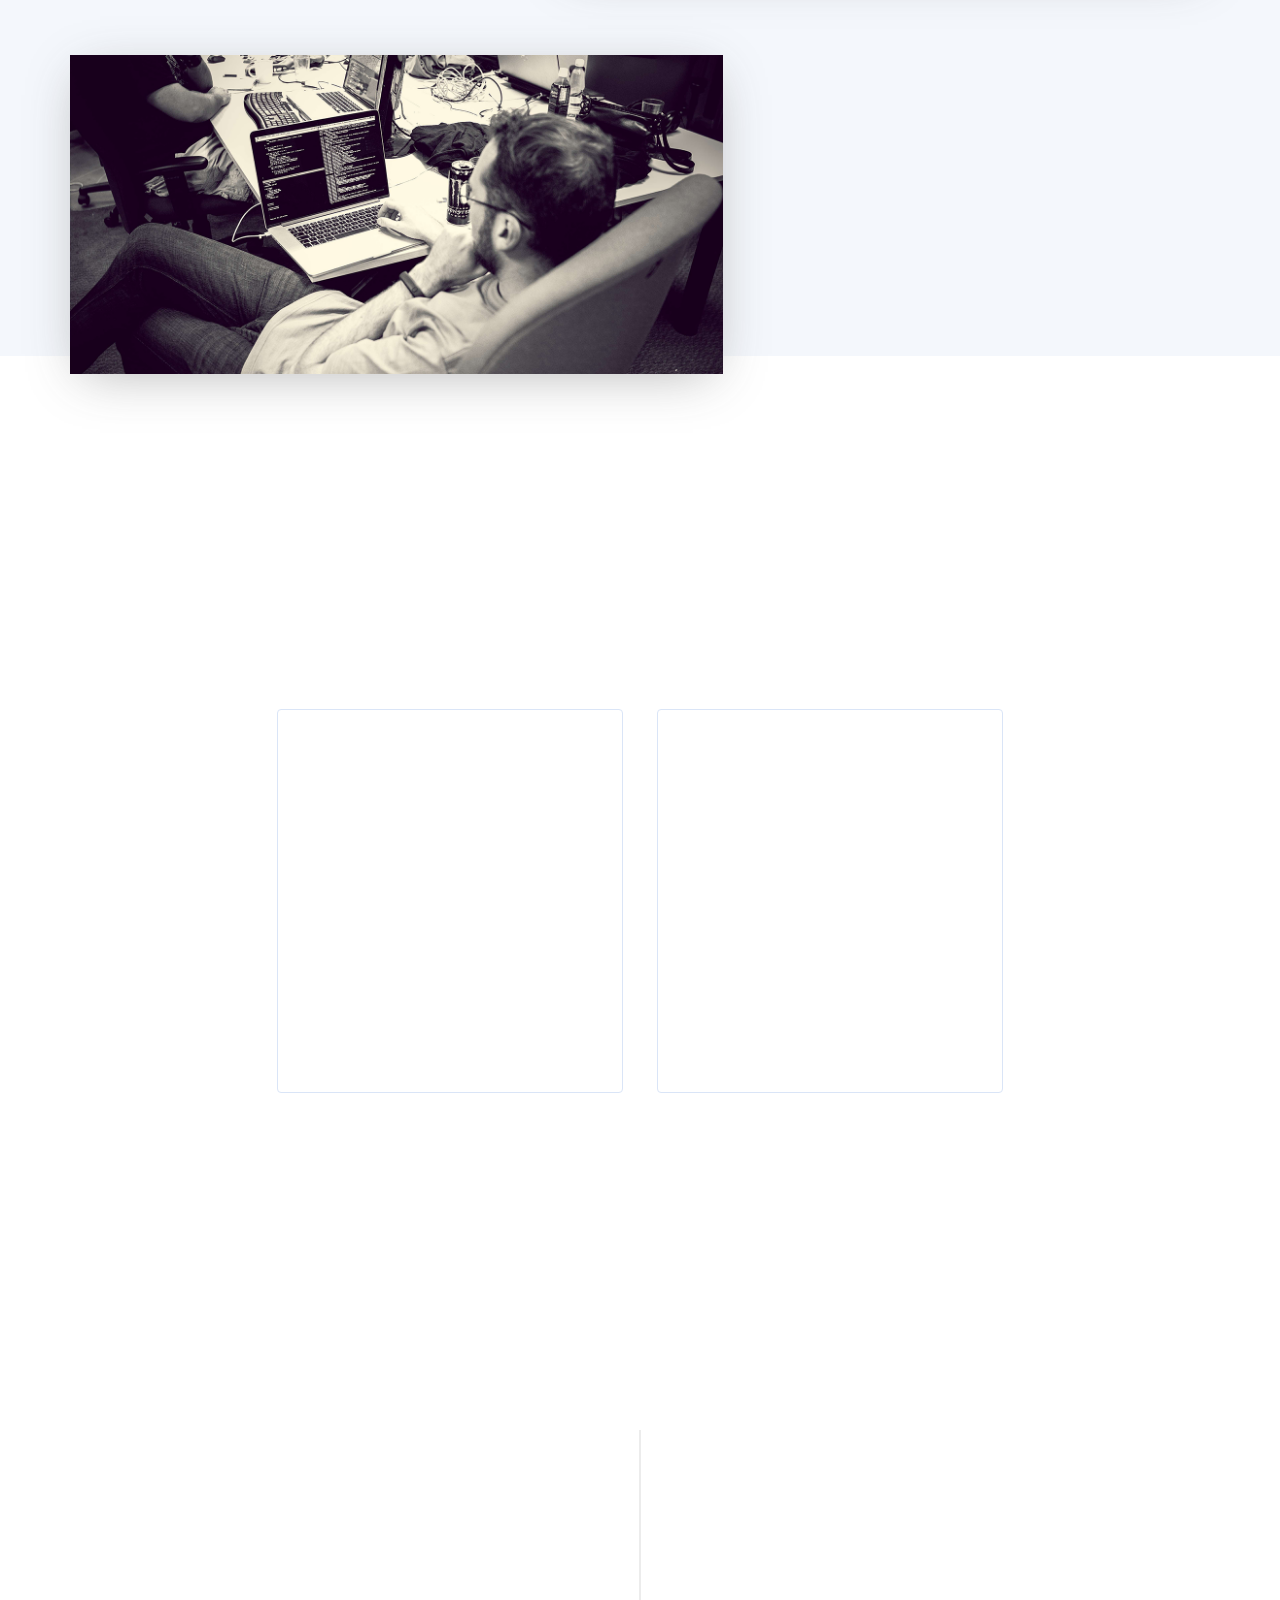
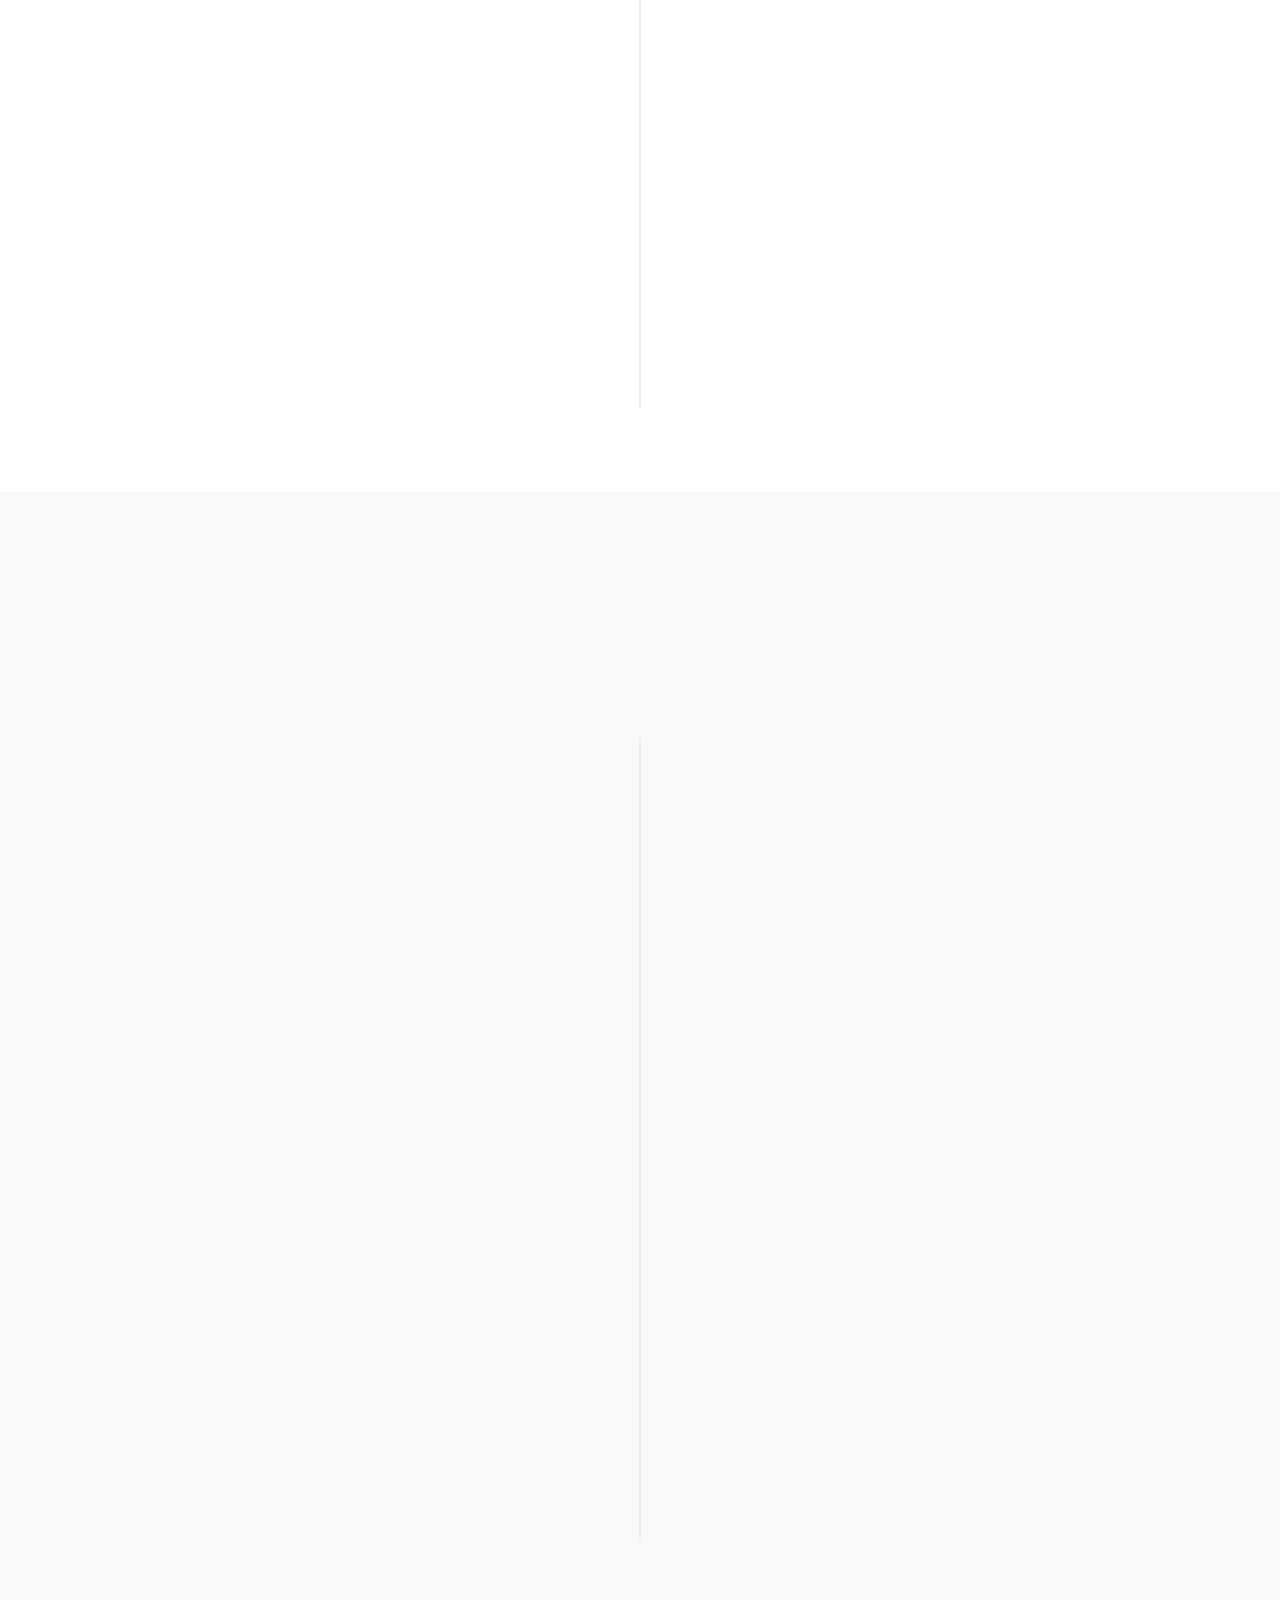
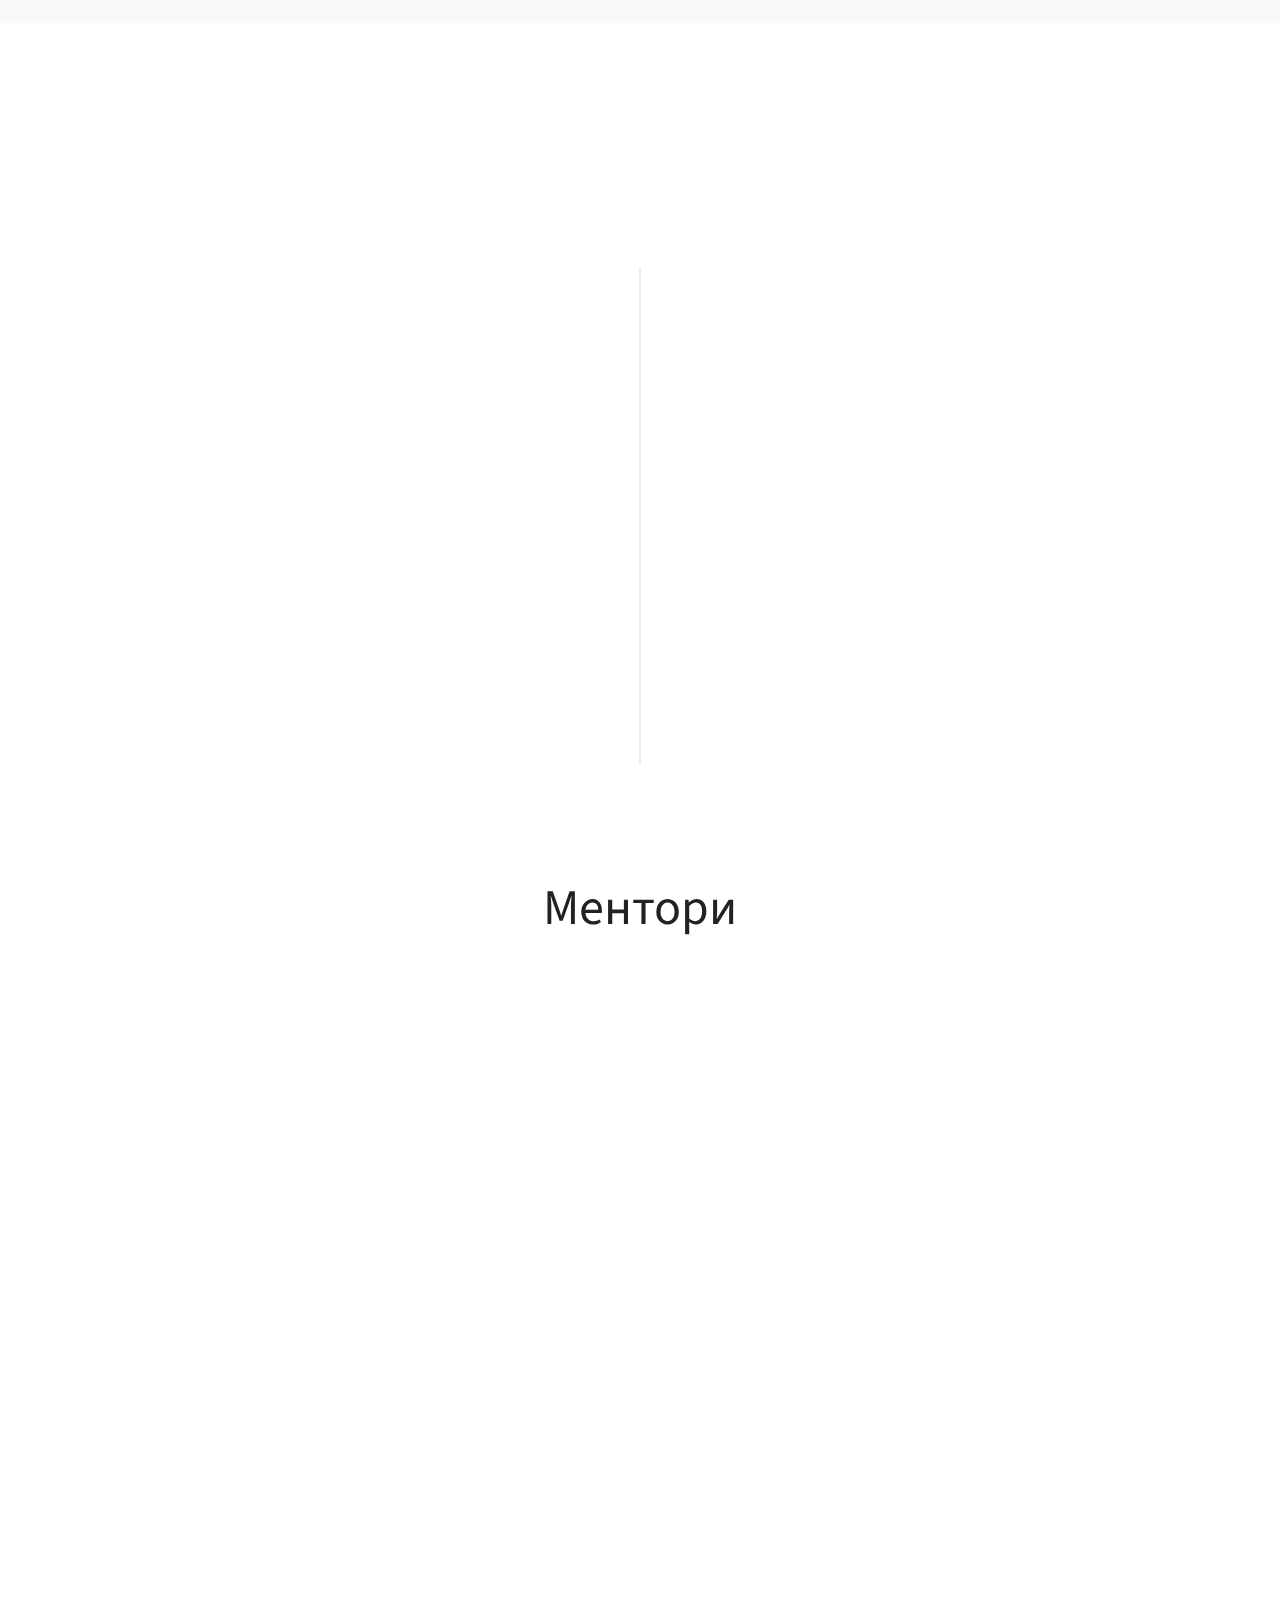
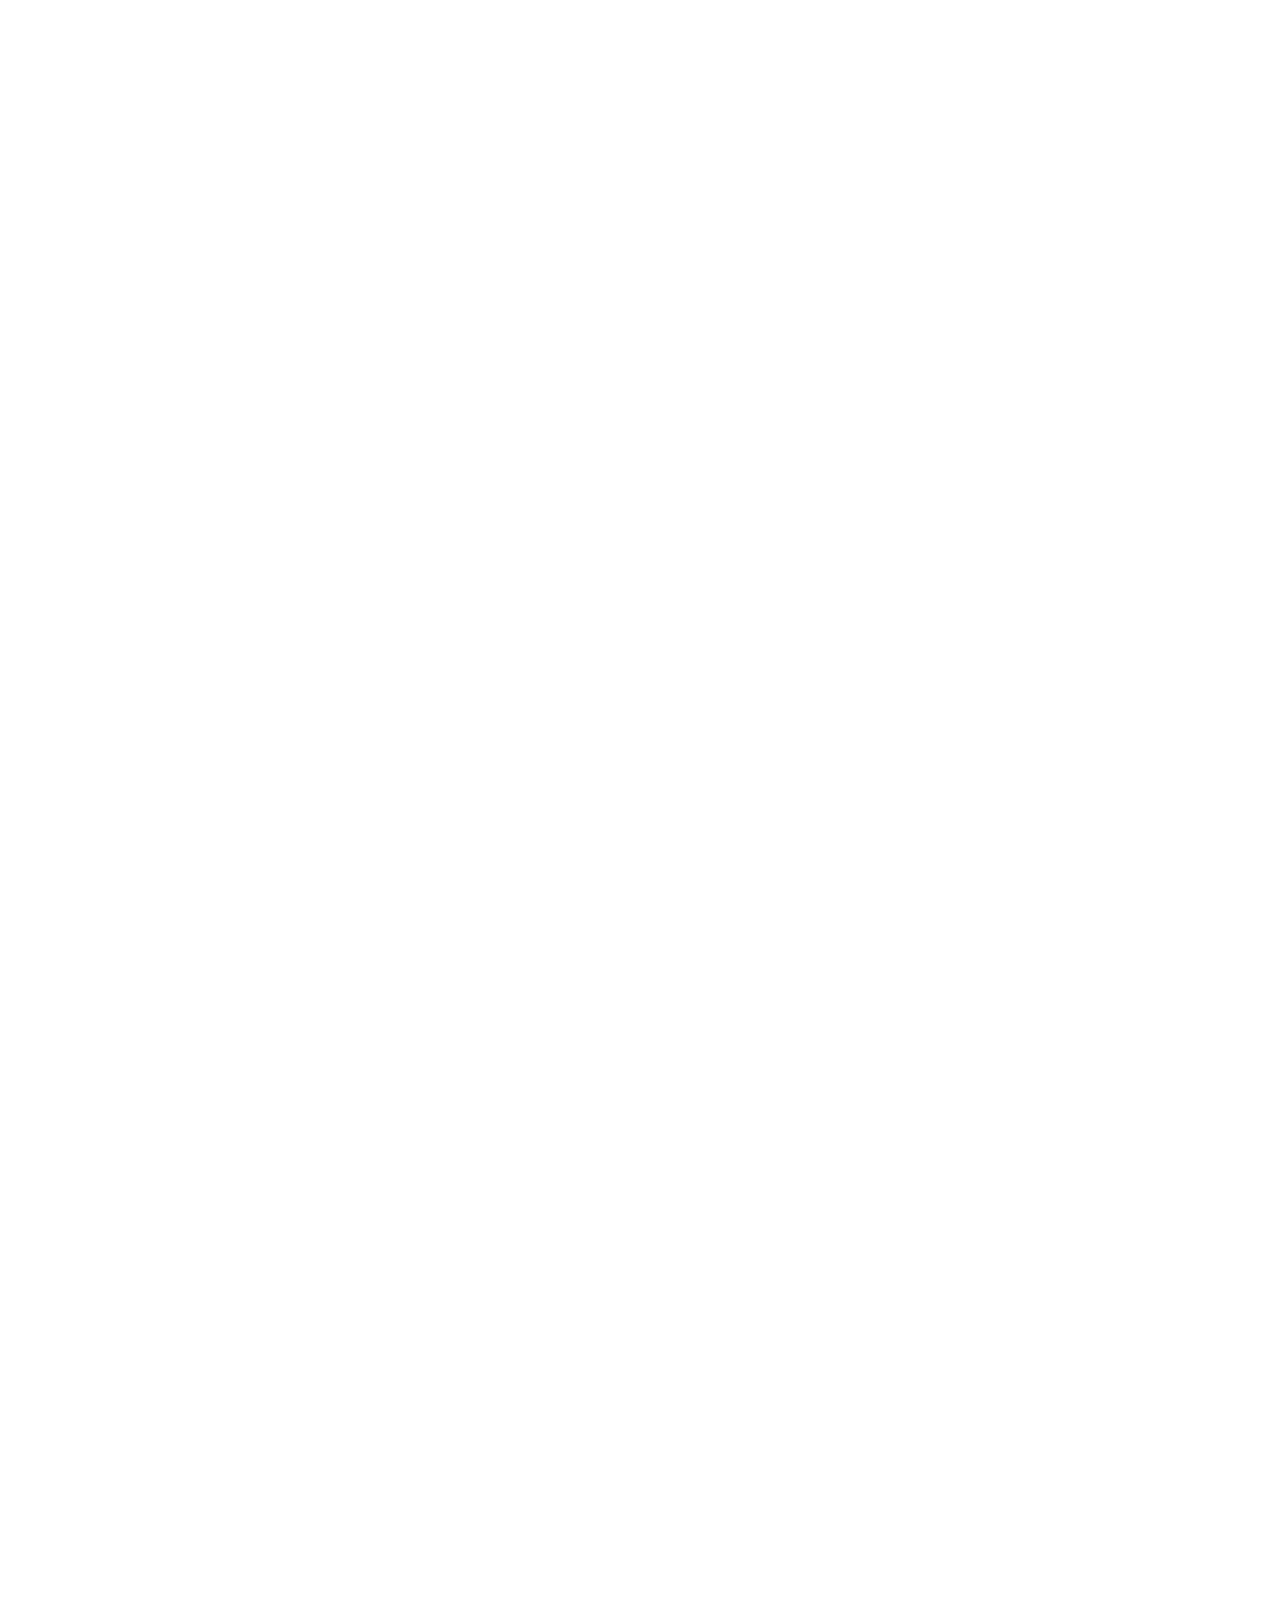
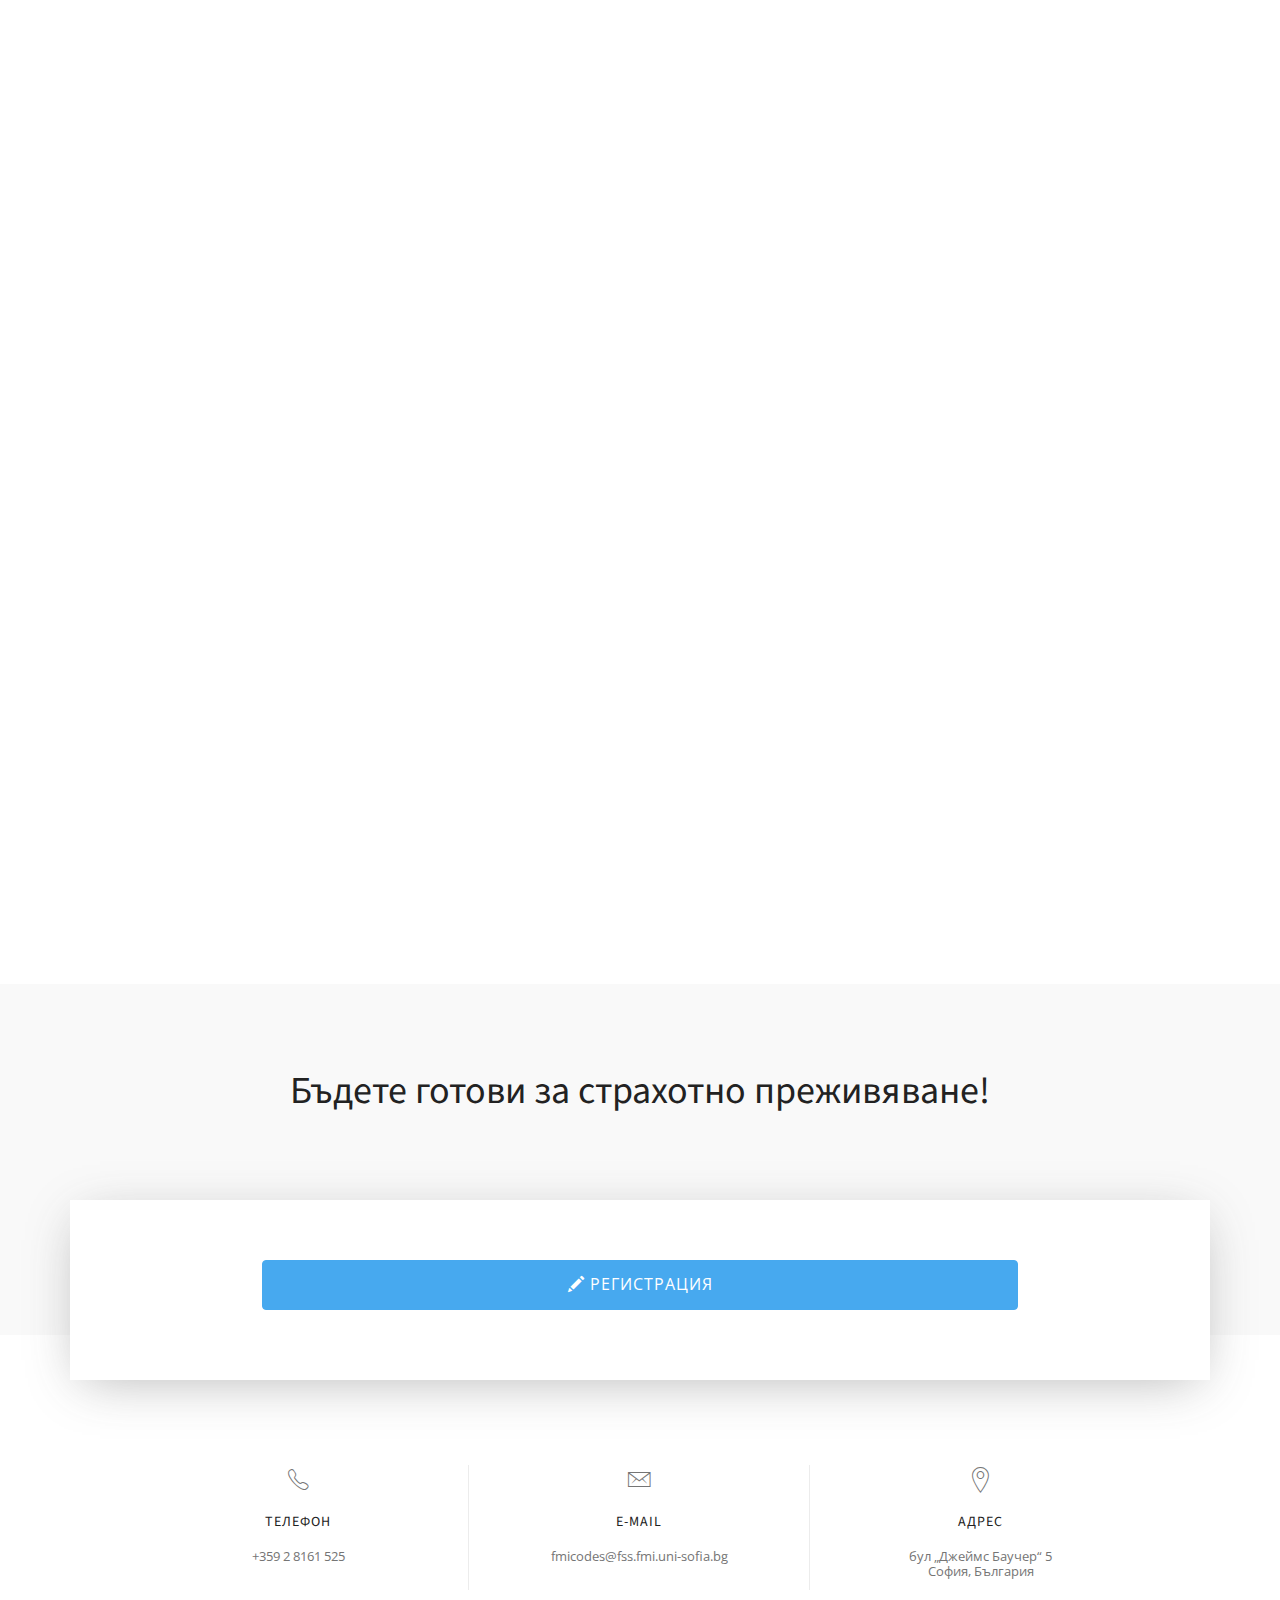
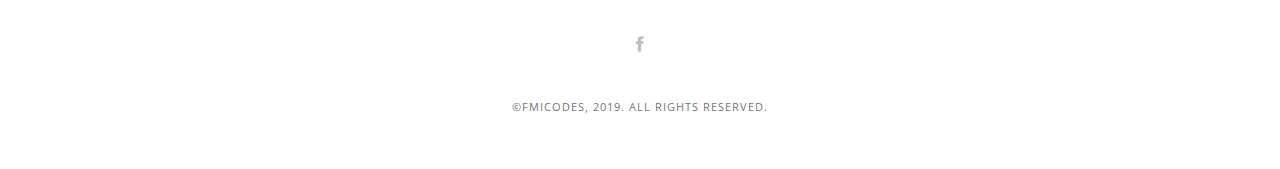
==== commit 109e0d89: "Added MLH Badge + updated some info" ====
--- a/index.html
+++ b/index.html
@@ -1,4 +1,4 @@
-﻿<!DOCTYPE html>
+<!DOCTYPE html>
 <!--[if IE 9]>    <html class="ie9" lang="en"> <![endif]-->
 <html class="" lang="en">
 
@@ -34,6 +34,8 @@
 <script defer src="https://use.fontawesome.com/releases/v5.0.1/js/all.js"></script>
 </head>
 
+<a id="mlh-trust-badge" style="display:block;max-width:100px;min-width:60px;position:fixed;right:50px;top:0;width:10%;z-index:10000" href="https://mlh.io/seasons/eu-2019/events?utm_source=eu-hackathon&utm_medium=TrustBadge&utm_campaign=2019-season&utm_content=blue" target="_blank"><img src="https://s3.amazonaws.com/logged-assets/trust-badge/2019/mlh-trust-badge-2019-blue.svg" alt="Major League Hacking 2019 Hackathon Season" style="width:100%"></a>
+
 <body>
    <div class="preloader">
        <div class="disp-table">
@@ -268,7 +270,7 @@
                                <!--.text-copy-ttl-->
                                <div class="text-copy-body wow fadeInUp" data-wow-delay="0.1s" data-wow-duration="1.6s">
                                    <p>
-									<strong>FMI{Codes}</strong> е хакатонът, който се провежда във <strong>Факултета по Математика и Информатика на Софийски университет</strong>. Участието е отворено за студенти от цялата страна и е напълно безплатно. Състезанието е отборно като всяко издание има своя тема, по която отборът разработва своя проект. Тази година темата е “<strong>Code for Sofia</strong>”. Ние от <strong>ФСС при ФМИ</strong> искаме да дадем поле за изява на всички, които имат идея как да подобрят заобикалящата ни среда. Иновации. Образование. Култура. Екология. Достъпност. Транспорт. Качеството на живот. Ти избираш в коя насока да бъде твоят проект!
+									<strong>FMI{Codes}</strong> е хакатонът, който се провежда във <strong>Факултета по Математика и Информатика на Софийски университет</strong>. Участието е отворено за студенти от цялата страна и е напълно безплатно. Състезанието е отборно като всяко издание има своя тема, по която отборът разработва своя проект. Тази година темата е “<strong>Code for Automation</strong>”. Ние от <strong>ФСС при ФМИ</strong> искаме да дадем поле за изява на всички, които имат идея как да подобрят заобикалящата ни среда. Иновации. Образование. Култура. Екология. Достъпност. Транспорт. Качеството на живот. Ти избираш в коя насока да бъде твоят проект!
 								   </p>
                                </div>
                                <!--.text-copy-body-->
@@ -289,12 +291,12 @@
                        <div class="row">
                             <div class="feature-text-desc col-md-5">
                                    <header class="feature-text-desc-head wow fadeInUp" data-wow-delay="0.1s" data-wow-duration="1.4s">
-                                       <h3>FMI{Codes} : Code for Sofia</h3>
+                                       <h3>FMI{Codes} : Code for Automation</h3>
                                    </header>
                                    <!--.feature-text-desc-head-->
                                     <div class="feature-text-desc-body wow fadeInUp" data-wow-delay="0.1s" data-wow-duration="1.6s">
                                         <p>
-										Дали някога си се чудил възможно ли е да промениш света? Ние не се чудим. Ние вярваме, че това е възможно, защото малки проекти водят до нещо голямо. Сега даваме сцена на <b>теб</b>, ти, който имаш идеи и ентусиазъм, с които да започнеш промяната. И то не от къде да е, а от мястото, където се намираме тук и сега - София. Средата, в която живеем е в твои ръце! Какво ще избереш да подобриш, решаваш сам, а ние ще ти помогнем да реализираш идеята си.
+										Дали някога си се чудил възможно ли е да промениш света? Ние не се чудим. Ние вярваме, че това е възможно, защото малки проекти водят до нещо голямо. Сега даваме сцена на <b>теб</b>, ти, който имаш идеи и ентусиазъм, с които да започнеш промяната. Знаеш как да улесниш ежедневието ни - било то на работа, вкъщи, на път и пр... "Умни" домове, роботи, ред други иновативни технологии - ти избираш в коя насока да изградиш своя проект, а ние ще ти помогнем да реализираш идеята си.
 										</p>
                                     </div>
                                     <!--.feature-text-desc-body-->
